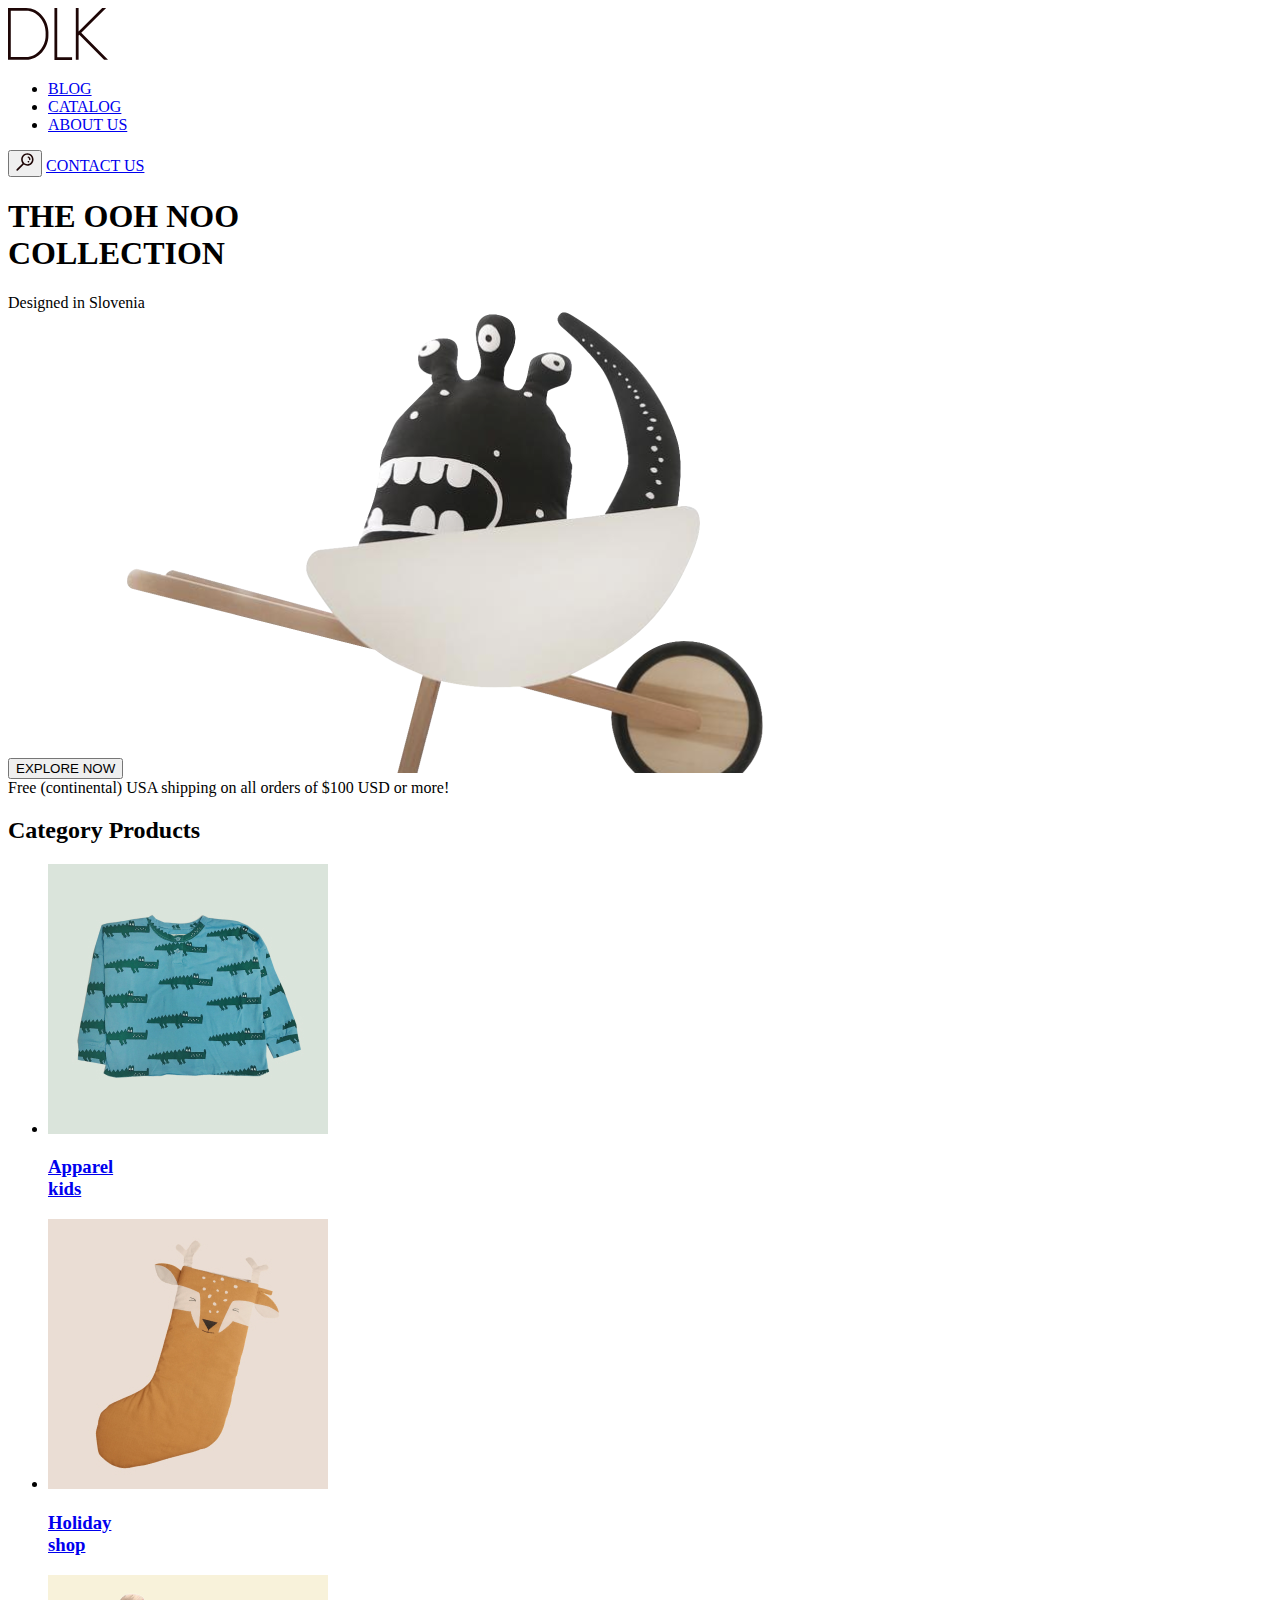
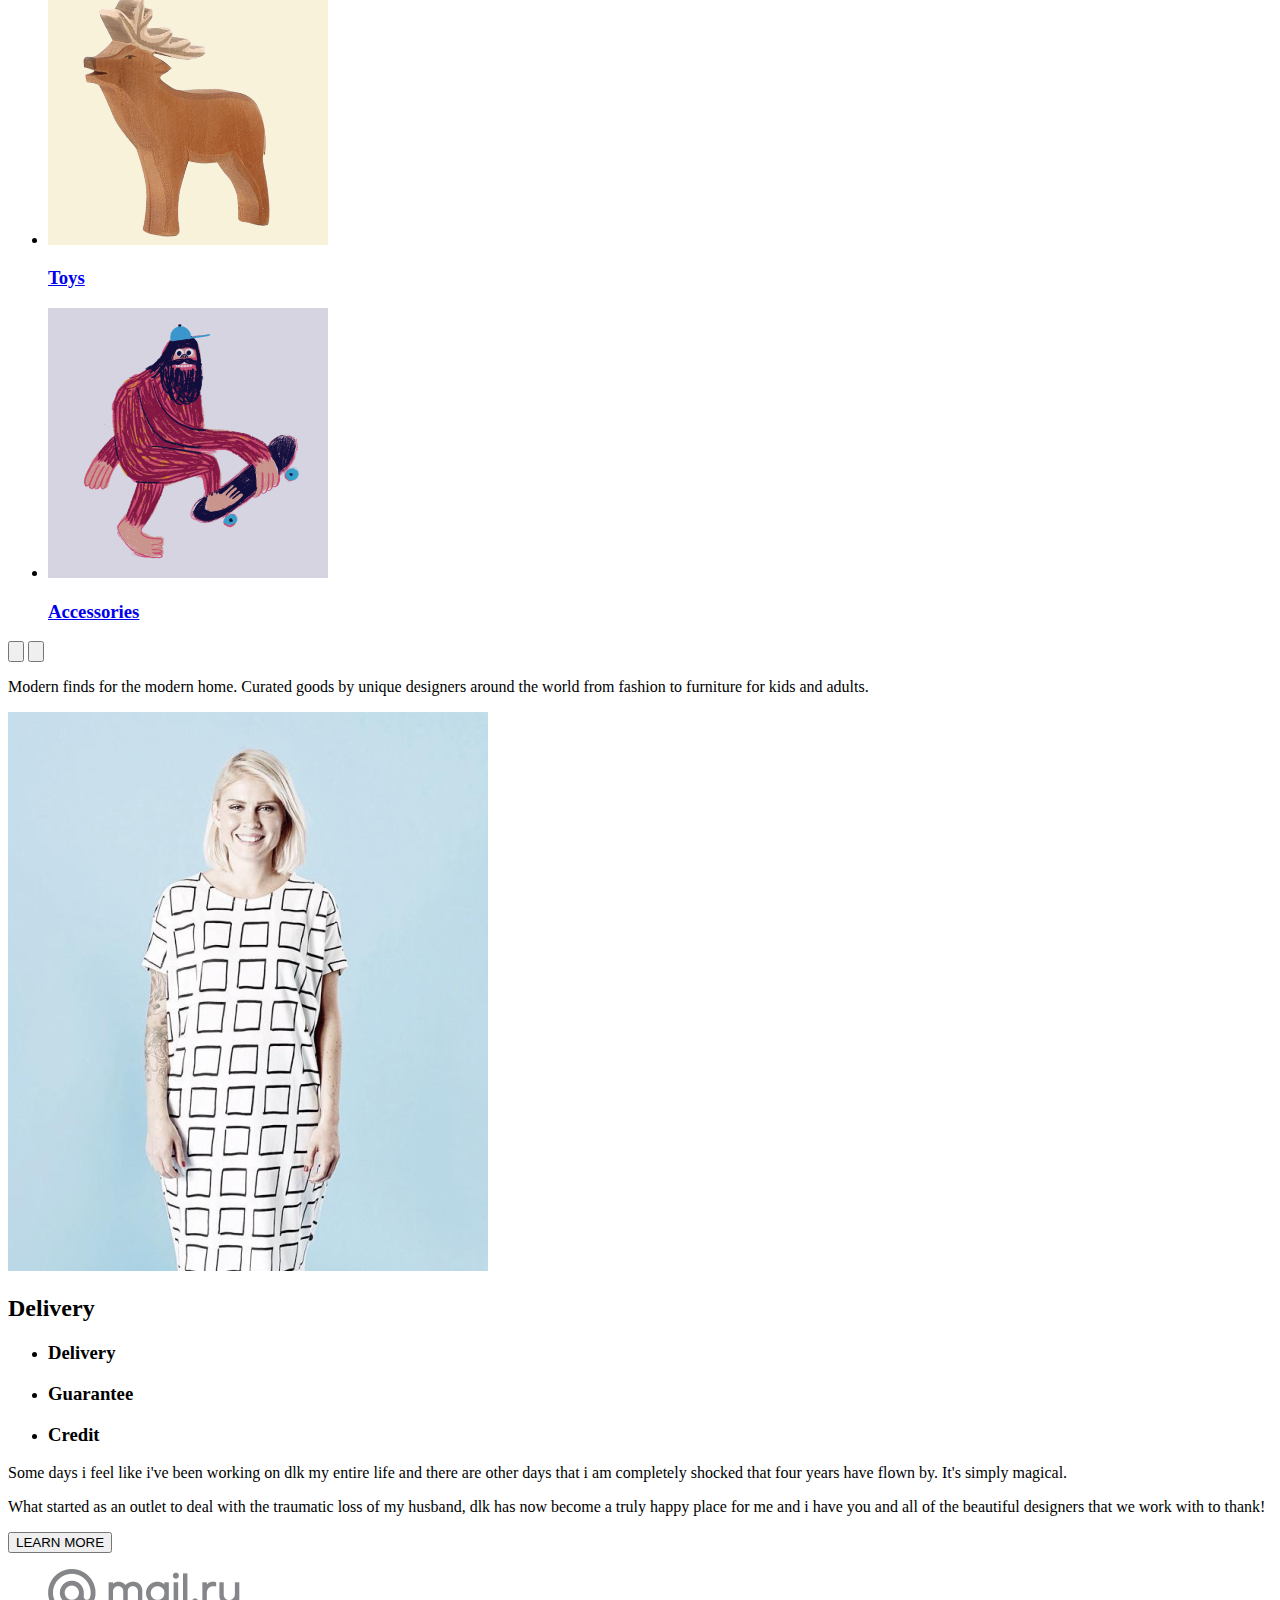
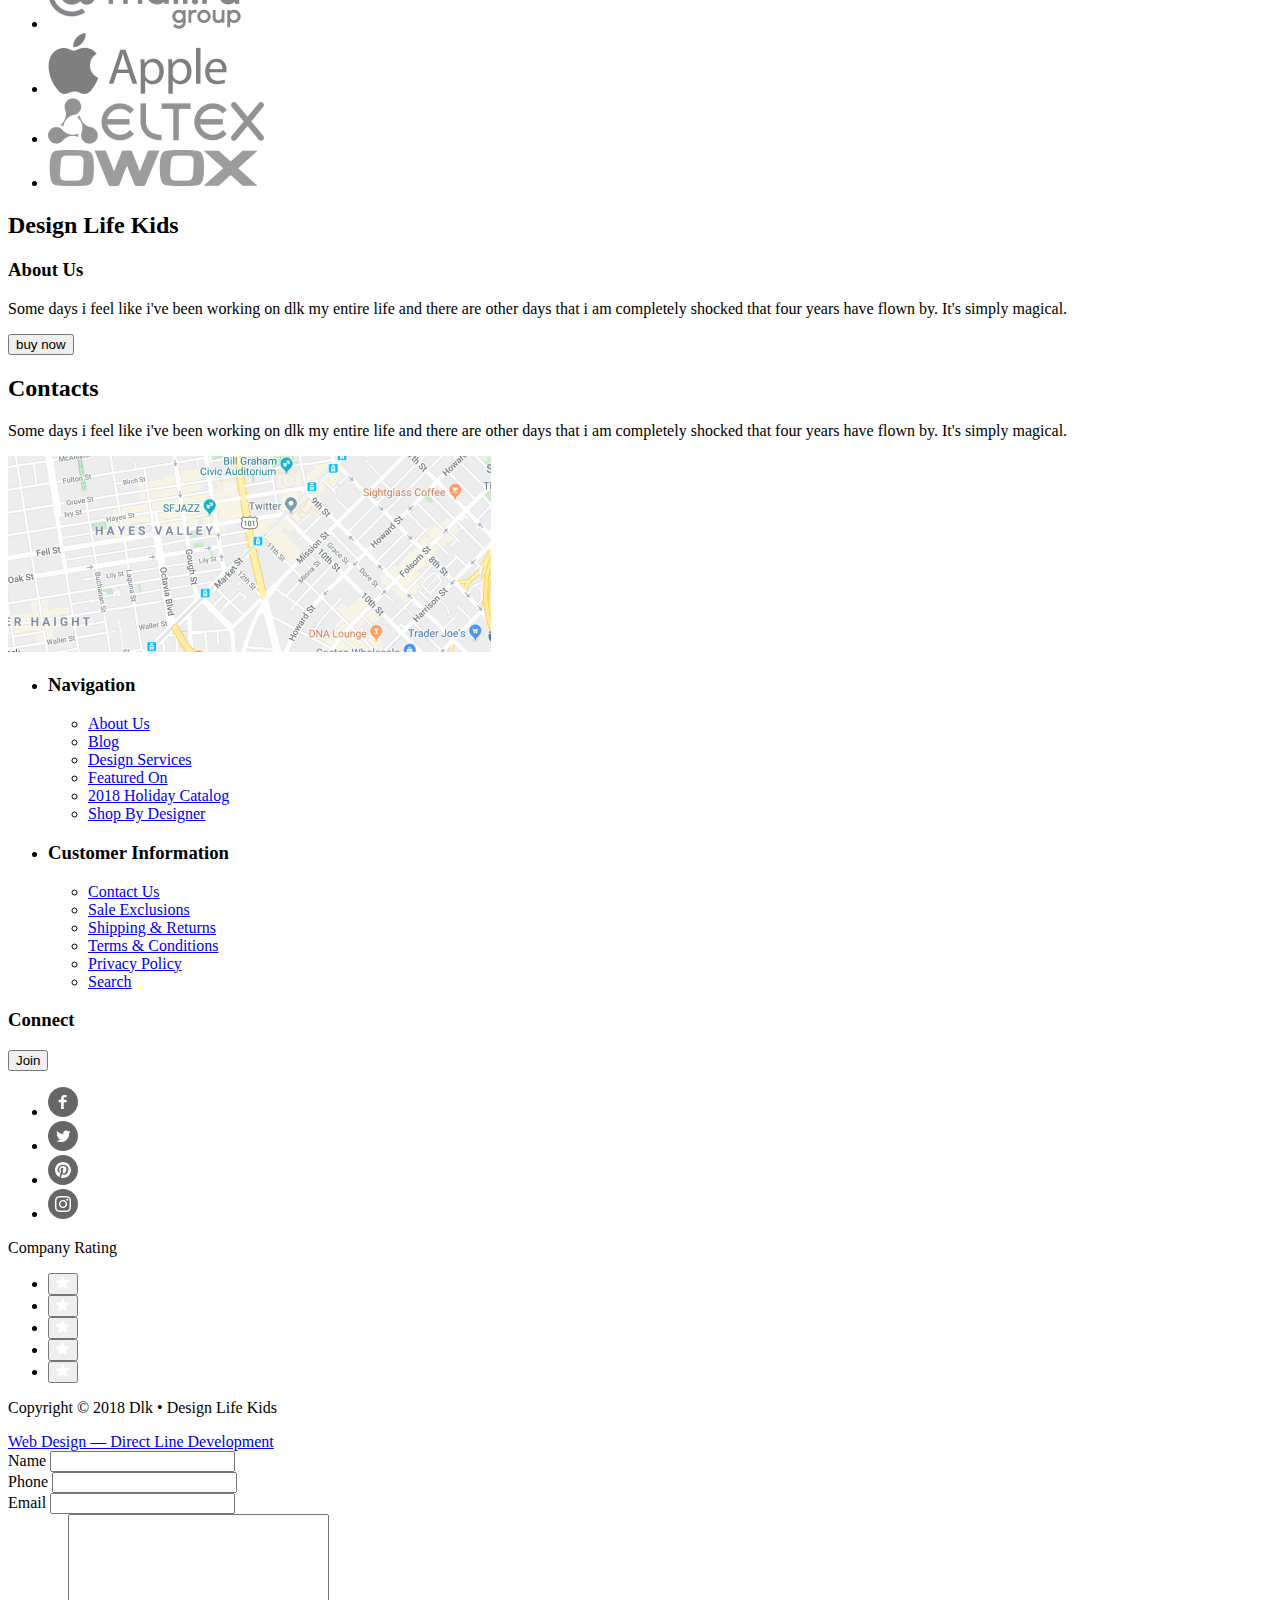
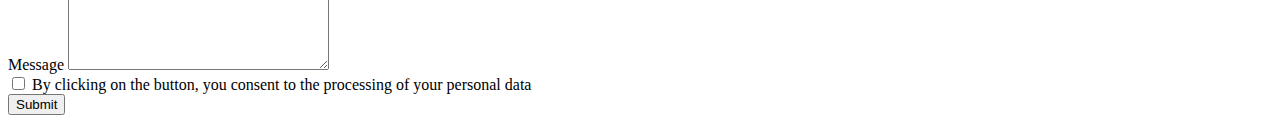
==== index.html @ 2198f1f6 "Add image, links and fix problems" ====
<!DOCTYPE html>
<html lang="en">

<head>
	<meta charset="UTF-8">
	<meta http-equiv="X-UA-Compatible" content="IE=edge">
	<meta name="viewport" content="width=device-width, initial-scale=1.0">
	<title>Главная</title>
</head>

<body>
	<header>
		<div class="logo">
			<svg width="100" height="52" viewBox="0 0 100 52" fill="none" xmlns="http://www.w3.org/2000/svg">
				<path fill-rule="evenodd" clip-rule="evenodd"
					d="M0 0H18.1129C31.1202 0 40.4058 12.3713 40.4058 24.0356V27.7332C40.4058 39.3974 31.1202 51.7689 18.1129 51.7689H0V0ZM37.6192 24.0356C37.6192 13.5132 29.2167 2.77333 18.1129 2.77333H2.78661V48.9956H18.1129C29.2167 48.9956 37.6192 38.2557 37.6192 27.7333V24.0356Z"
					fill="#1E0606" />
				<path d="M46.4435 0H49.2301V49.2267H64.092V52H46.4435V0Z" fill="#1E0606" />
				<path
					d="M67.8074 0V51.7689H70.5941V27.3833L71.278 26.7025L96.0884 51.7689H100L73.2485 24.7414L98.1084 0H94.1675L70.5941 23.4612V0H67.8074Z"
					fill="#1E0606" />
			</svg>
		</div>
		<nav>
			<ul>
				<li>
					<a href="#">BLOG</a>
				</li>
				<li>
					<a href="catalog.html">CATALOG</a>
				</li>
				<li>
					<a href="#">ABOUT US</a>
				</li>
			</ul>
		</nav>
		<button type="button">
			<svg width="18" height="18" viewBox="0 0 18 18" fill="none" xmlns="http://www.w3.org/2000/svg">
				<path
					d="M11.3651 0.26001C7.94509 0.26001 5.16509 3.08001 5.16509 6.52001C5.16509 7.98001 5.6651 9.30002 6.4851 10.38L0.605098 16.32C0.265098 16.68 0.265098 17.24 0.605098 17.58C0.785098 17.76 1.0051 17.84 1.2251 17.84C1.4651 17.84 1.6851 17.76 1.8651 17.58L7.7451 11.62C8.7651 12.36 10.0051 12.78 11.3451 12.78C14.7651 12.78 17.5451 9.96001 17.5451 6.52001C17.5651 3.06001 14.7851 0.26001 11.3651 0.26001ZM11.3651 11.2C8.82509 11.2 6.76509 9.10001 6.76509 6.52001C6.76509 3.94001 8.82509 1.84001 11.3651 1.84001C13.9051 1.84001 15.9651 3.94001 15.9651 6.52001C15.9651 9.10001 13.9051 11.2 11.3651 11.2ZM14.4651 6.60001C14.4251 6.94001 14.1251 7.20001 13.7851 7.20001C13.7451 7.20001 13.7251 7.20001 13.6851 7.20001C13.3051 7.14001 13.0451 6.80001 13.0851 6.42001C13.2251 5.38001 12.0651 4.84001 12.0051 4.82001C11.6651 4.66001 11.5051 4.24001 11.6651 3.90001C11.8251 3.56001 12.2251 3.40001 12.5851 3.54001C12.6651 3.56001 14.7451 4.52001 14.4651 6.60001ZM13.0051 8.12001C13.1451 8.26001 13.2451 8.48002 13.2451 8.68002C13.2451 8.90002 13.1651 9.10001 13.0051 9.24002C12.8651 9.38002 12.6451 9.48002 12.4451 9.48002C12.2451 9.48002 12.0251 9.40001 11.8851 9.24002C11.7451 9.10001 11.6451 8.88002 11.6451 8.68002C11.6451 8.48002 11.7251 8.26001 11.8851 8.12001C12.0251 7.98001 12.2451 7.88002 12.4451 7.88002C12.6451 7.88002 12.8451 7.96001 13.0051 8.12001Z"
					fill="#1E0606" />
			</svg>
		</button>
		<a href="contantus.html">CONTACT US</a>
	</header>
	<main>
		<section class="slider">
			<h1>THE OOH NOO <br> COLLECTION</h1>
			<div>Designed in Slovenia</div>
			<button type="button" class="button slider__button">EXPLORE NOW</button>
			<img src="img/toy.png" alt="">
			<div class="slider__footer">
				Free (continental) USA shipping on all orders of $100 USD or more!
			</div>
		</section>
		<section class="products">
			<h2>Category Products</h2>
			<ul>
				<li>
					<a href="#">
						<img src="img/category.jpg" alt="">
						<h3>Apparel <br> kids</h3>
					</a>
				</li>
				<li>
					<a href="#">
						<img src="img/category_2.jpg" alt="">
						<h3>Holiday <br> shop</h3>
					</a>
				</li>
				<li>
					<a href="#">
						<img src="img/category_3.jpg" alt="">
						<h3>Toys</h3>
					</a>
				</li>
				<li>
					<a href="#">
						<img src="img/category_4.jpg" alt="">
						<h3>Accessories</h3>
					</a>
				</li>
			</ul>
			<button type="button">
				<img src="#" alt="">
			</button>
			<button type="button">
				<img src="#" alt="">
			</button>
			<p>Modern finds for the modern home. Curated goods by unique designers around the world from fashion to
				furniture for kids and adults.</p>
		</section>
		<section class="delivery">
			<img src="img/example.png" alt="">
			<h2>Delivery</h2>
			<ul>
				<li>
					<h3>Delivery</h3>
				</li>
				<li>
					<h3>Guarantee</h3>
				</li>
				<li>
					<h3>Credit</h3>
				</li>
			</ul>
			<p>Some days i feel like i've been working on dlk my entire life and there are other days that
				i am completely shocked that four years have flown by. It's simply magical.</p>
			<p>What started as an outlet to deal with the traumatic loss of my husband, dlk has now become a truly happy
				place for me and i have you and all of the beautiful designers that we work with to thank!</p>
			<button type="button" class="button delivery__button">LEARN MORE</button>
		</section>
		<section class="company">
			<ul>
				<li>
					<img src="img/company_4.png" alt="">
				</li>
				<li>
					<img src="img/company_3.png" alt="">
				</li>
				<li>
					<img src="img/company_2.png" alt="">
				</li>
				<li>
					<img src="img/company_1.png" alt="">
				</li>
			</ul>
		</section>
		<article class="about">
			<div class="design">
				<h2>Design Life Kids</h2>
				<h3>About Us</h3>
				<p>Some days i feel like i've been working on dlk my entire life and there are other days that
					i am completely shocked that four years have flown by. It's simply magical. </p>
				<button class="button contacts__button">buy now</button>
			</div>
			<div class="contacts">
				<h2>Contacts</h2>
				<p>Some days i feel like i've been working on dlk my entire life and there are other days that
					i am completely shocked that four years have flown by. It's simply magical.</p>
				<img src="img/map.png" alt="">
			</div>
		</article>
	</main>
	<footer class="footer">
		<ul>
			<li>
				<nav>
					<h3>Navigation</h3>
					<ul>
						<li>
							<a href="#">
								About Us
							</a>
						</li>
						<li>
							<a href="#">
								Blog
							</a>
						</li>
						<li>
							<a href="#">
								Design Services
							</a>
						</li>
						<li>
							<a href="#">
								Featured On
							</a>
						</li>
						<li>
							<a href="#">
								2018 Holiday Catalog
							</a>
						</li>
						<li>
							<a href="#">
								Shop By Designer
							</a>
						</li>
					</ul>
				</nav>
			</li>
			<li>
				<h3>Customer Information</h3>
				<ul>
					<li>
						<a href="#">
							Contact Us
						</a>
					</li>
					<li>
						<a href="#">
							Sale Exclusions
						</a>
					</li>
					<li>
						<a href="#">
							Shipping & Returns
						</a>
					</li>
					<li>
						<a href="#">
							Terms & Conditions
						</a>
					</li>
					<li>
						<a href="#">
							Privacy Policy
						</a>
					</li>
					<li>
						<a href="#">
							Search
						</a>
					</li>
				</ul>
			</li>
		</ul>
		<div class="subscription">
			<h3>Connect</h3>
			<button type="button" class="button footer__button">Join</button>
			<ul>
				<li>
					<a href="#" target="_blank">
						<svg width="30" height="30" viewBox="0 0 30 30" fill="none" xmlns="http://www.w3.org/2000/svg">
							<path fill-rule="evenodd" clip-rule="evenodd"
								d="M0 15C0 6.71573 6.71573 0 15 0C23.2843 0 30 6.71573 30 15C30 23.2843 23.2843 30 15 30C6.71573 30 0 23.2843 0 15Z"
								fill="#666666" />
							<path fill-rule="evenodd" clip-rule="evenodd"
								d="M18.5527 10.3672H16.2967C16.0307 10.3672 15.7337 10.7172 15.7337 11.1852V12.8142H18.5527V15.1352H15.7337V22.1052H13.0707V15.1352H10.6577V12.8142H13.0707V11.4472C13.0707 9.48823 14.4317 7.89423 16.2967 7.89423H18.5527V10.3672Z"
								fill="white" />
						</svg>
					</a>
				</li>
				<li>
					<a href="#" target="_blank">
						<svg width="30" height="30" viewBox="0 0 30 30" fill="none" xmlns="http://www.w3.org/2000/svg">
							<path fill-rule="evenodd" clip-rule="evenodd"
								d="M0 15C0 6.71573 6.71573 0 15 0C23.2843 0 30 6.71573 30 15C30 23.2843 23.2843 30 15 30C6.71573 30 0 23.2843 0 15Z"
								fill="#666666" />
							<path fill-rule="evenodd" clip-rule="evenodd"
								d="M21.1006 12.2891C21.1056 12.4161 21.1096 12.5431 21.1096 12.6721C21.1096 16.5761 18.1366 21.0781 12.7026 21.0781C11.0346 21.0781 9.48058 20.5881 8.17358 19.7501C8.40658 19.7771 8.64158 19.7911 8.87958 19.7911C10.2636 19.7911 11.5376 19.3181 12.5486 18.5251C11.2556 18.5021 10.1656 17.6481 9.78758 16.4751C9.96858 16.5101 10.1546 16.5271 10.3446 16.5271C10.6136 16.5271 10.8746 16.4921 11.1226 16.4241C9.77158 16.1521 8.75158 14.9591 8.75158 13.5271V13.4901C9.15058 13.7111 9.60758 13.8441 10.0916 13.8591C9.29858 13.3301 8.77758 12.4261 8.77758 11.4001C8.77758 10.8591 8.92258 10.3521 9.17658 9.91612C10.6326 11.7031 12.8106 12.8791 15.2656 13.0021C15.2156 12.7851 15.1906 12.5601 15.1906 12.3281C15.1906 10.6971 16.5126 9.37512 18.1446 9.37512C18.9936 9.37512 19.7616 9.73212 20.2996 10.3071C20.9736 10.1761 21.6056 9.93012 22.1766 9.59012C21.9556 10.2811 21.4886 10.8591 20.8766 11.2251C21.4746 11.1541 22.0446 10.9961 22.5756 10.7601C22.1776 11.3521 21.6776 11.8731 21.1006 12.2891Z"
								fill="white" />
						</svg>
					</a>
				</li>
				<li>
					<a href="#" target="_blank">
						<svg width="30" height="30" viewBox="0 0 30 30" fill="none" xmlns="http://www.w3.org/2000/svg">
							<path fill-rule="evenodd" clip-rule="evenodd"
								d="M0 15C0 6.71573 6.71573 0 15 0C23.2843 0 30 6.71573 30 15C30 23.2843 23.2843 30 15 30C6.71573 30 0 23.2843 0 15Z"
								fill="#666666" />
							<path fill-rule="evenodd" clip-rule="evenodd"
								d="M15.0005 7C10.5825 7 7 10.5816 7 15.0005C7 18.2754 8.97001 21.0902 11.7896 22.3273C11.767 21.7694 11.7858 21.0977 11.9279 20.49C12.0821 19.8408 12.9571 16.1313 12.9571 16.1313C12.9571 16.1313 12.7021 15.6205 12.7021 14.865C12.7021 13.6796 13.3898 12.7943 14.245 12.7943C14.9722 12.7943 15.3241 13.3409 15.3241 13.9957C15.3241 14.7267 14.8575 15.8208 14.6176 16.8341C14.4172 17.6836 15.0428 18.3751 15.8801 18.3751C17.3957 18.3751 18.4165 16.4286 18.4165 14.1218C18.4165 12.3691 17.2358 11.0567 15.088 11.0567C12.6617 11.0567 11.1498 12.8658 11.1498 14.8866C11.1498 15.5847 11.3549 16.0758 11.6767 16.4559C11.8253 16.6318 11.8451 16.7014 11.7914 16.9027C11.7538 17.0486 11.6654 17.4042 11.6287 17.5444C11.5751 17.7466 11.4114 17.82 11.2288 17.7448C10.1102 17.2885 9.58999 16.0645 9.58999 14.6881C9.58999 12.4161 11.5064 9.68972 15.3072 9.68972C18.3619 9.68972 20.3724 11.9015 20.3724 14.2732C20.3724 17.4117 18.6282 19.7562 16.0551 19.7562C15.1924 19.7562 14.3795 19.2895 14.1011 18.7599C14.1011 18.7599 13.6363 20.6029 13.5385 20.9585C13.3691 21.5747 13.037 22.1919 12.7332 22.6717C13.4529 22.8843 14.213 23 15.0005 23C19.4184 23 23 19.4184 23 15.0005C23 10.5816 19.4184 7 15.0005 7Z"
								fill="white" />
						</svg>
					</a>
				</li>
				<li>
					<a href="#" target="_blank">
						<svg width="30" height="30" viewBox="0 0 30 30" fill="none" xmlns="http://www.w3.org/2000/svg">
							<path fill-rule="evenodd" clip-rule="evenodd"
								d="M0 15C0 6.71573 6.71573 0 15 0C23.2843 0 30 6.71573 30 15C30 23.2843 23.2843 30 15 30C6.71573 30 0 23.2843 0 15Z"
								fill="#666666" />
							<path fill-rule="evenodd" clip-rule="evenodd"
								d="M15 7C12.8273 7 12.5549 7.0092 11.7016 7.04813C10.8501 7.08697 10.2686 7.22223 9.7597 7.42C9.23363 7.62443 8.7875 7.89797 8.3427 8.3427C7.89797 8.7875 7.62443 9.23363 7.42 9.7597C7.22223 10.2686 7.08697 10.8501 7.04813 11.7016C7.0092 12.5549 7 12.8273 7 15C7 17.1727 7.0092 17.4451 7.04813 18.2984C7.08697 19.1499 7.22223 19.7314 7.42 20.2403C7.62443 20.7664 7.89797 21.2125 8.3427 21.6573C8.7875 22.102 9.23363 22.3756 9.7597 22.58C10.2686 22.7778 10.8501 22.913 11.7016 22.9519C12.5549 22.9908 12.8273 23 15 23C17.1727 23 17.4451 22.9908 18.2984 22.9519C19.1499 22.913 19.7314 22.7778 20.2403 22.58C20.7664 22.3756 21.2125 22.102 21.6573 21.6573C22.102 21.2125 22.3756 20.7664 22.58 20.2403C22.7778 19.7314 22.913 19.1499 22.9519 18.2984C22.9908 17.4451 23 17.1727 23 15C23 12.8273 22.9908 12.5549 22.9519 11.7016C22.913 10.8501 22.7778 10.2686 22.58 9.7597C22.3756 9.23363 22.102 8.7875 21.6573 8.3427C21.2125 7.89797 20.7664 7.62443 20.2403 7.42C19.7314 7.22223 19.1499 7.08697 18.2984 7.04813C17.4451 7.0092 17.1727 7 15 7ZM15 8.44143C17.1361 8.44143 17.3891 8.4496 18.2327 8.4881C19.0127 8.52367 19.4363 8.65397 19.7182 8.76353C20.0916 8.90867 20.3581 9.08203 20.638 9.362C20.918 9.6419 21.0913 9.9084 21.2365 10.2818C21.346 10.5637 21.4763 10.9873 21.5119 11.7673C21.5504 12.6109 21.5586 12.8639 21.5586 15C21.5586 17.1361 21.5504 17.3891 21.5119 18.2327C21.4763 19.0127 21.346 19.4363 21.2365 19.7182C21.0913 20.0916 20.918 20.3581 20.638 20.638C20.3581 20.918 20.0916 21.0913 19.7182 21.2365C19.4363 21.346 19.0127 21.4763 18.2327 21.5119C17.3892 21.5504 17.1363 21.5586 15 21.5586C12.8637 21.5586 12.6108 21.5504 11.7673 21.5119C10.9873 21.4763 10.5637 21.346 10.2818 21.2365C9.9084 21.0913 9.64193 20.918 9.36197 20.638C9.08207 20.3581 8.90867 20.0916 8.76353 19.7182C8.65397 19.4363 8.52367 19.0127 8.4881 18.2327C8.4496 17.3891 8.44143 17.1361 8.44143 15C8.44143 12.8639 8.4496 12.6109 8.4881 11.7673C8.52367 10.9873 8.65397 10.5637 8.76353 10.2818C8.90867 9.9084 9.08203 9.6419 9.36197 9.362C9.64193 9.08203 9.9084 8.90867 10.2818 8.76353C10.5637 8.65397 10.9873 8.52367 11.7673 8.4881C12.6109 8.4496 12.8639 8.44143 15 8.44143ZM10.8919 15C10.8919 12.7311 12.7311 10.8919 15 10.8919C17.2689 10.8919 19.1081 12.7311 19.1081 15C19.1081 17.2689 17.2689 19.1081 15 19.1081C12.7311 19.1081 10.8919 17.2689 10.8919 15ZM15 17.6667C13.5272 17.6667 12.3333 16.4728 12.3333 15C12.3333 13.5272 13.5272 12.3333 15 12.3333C16.4728 12.3333 17.6667 13.5272 17.6667 15C17.6667 16.4728 16.4728 17.6667 15 17.6667ZM19.2704 11.6896C19.8006 11.6896 20.2304 11.2598 20.2304 10.7296C20.2304 10.1994 19.8006 9.76957 19.2704 9.76957C18.7402 9.76957 18.3104 10.1994 18.3104 10.7296C18.3104 11.2598 18.7402 11.6896 19.2704 11.6896Z"
								fill="white" />
						</svg>
					</a>
				</li>
			</ul>
		</div>
		<p>Company Rating</p>
		<ul>
			<li>
				<button type="button">
					<svg width="14" height="13" viewBox="0 0 14 13" fill="none" xmlns="http://www.w3.org/2000/svg">
						<path
							d="M5.60845 0.927052C5.9078 0.0057416 7.21121 0.00574088 7.51056 0.927052L8.58013 4.21885H12.0413C13.0101 4.21885 13.4128 5.45846 12.6291 6.02786L9.82895 8.06231L10.8985 11.3541C11.1979 12.2754 10.1434 13.0415 9.35968 12.4721L6.55951 10.4377L3.75934 12.4721C2.97563 13.0415 1.92115 12.2754 2.2205 11.3541L3.29007 8.06231L0.4899 6.02787C-0.293814 5.45846 0.108961 4.21885 1.07768 4.21885H4.53888L5.60845 0.927052Z"
							fill="white" />
					</svg>
				</button>
			</li>
			<li>
				<button type="button">
					<svg width="14" height="13" viewBox="0 0 14 13" fill="none" xmlns="http://www.w3.org/2000/svg">
						<path
							d="M5.60845 0.927052C5.9078 0.0057416 7.21121 0.00574088 7.51056 0.927052L8.58013 4.21885H12.0413C13.0101 4.21885 13.4128 5.45846 12.6291 6.02786L9.82895 8.06231L10.8985 11.3541C11.1979 12.2754 10.1434 13.0415 9.35968 12.4721L6.55951 10.4377L3.75934 12.4721C2.97563 13.0415 1.92115 12.2754 2.2205 11.3541L3.29007 8.06231L0.4899 6.02787C-0.293814 5.45846 0.108961 4.21885 1.07768 4.21885H4.53888L5.60845 0.927052Z"
							fill="white" />
					</svg>
				</button>
			</li>
			<li>
				<button type="button">
					<svg width="14" height="13" viewBox="0 0 14 13" fill="none" xmlns="http://www.w3.org/2000/svg">
						<path
							d="M5.60845 0.927052C5.9078 0.0057416 7.21121 0.00574088 7.51056 0.927052L8.58013 4.21885H12.0413C13.0101 4.21885 13.4128 5.45846 12.6291 6.02786L9.82895 8.06231L10.8985 11.3541C11.1979 12.2754 10.1434 13.0415 9.35968 12.4721L6.55951 10.4377L3.75934 12.4721C2.97563 13.0415 1.92115 12.2754 2.2205 11.3541L3.29007 8.06231L0.4899 6.02787C-0.293814 5.45846 0.108961 4.21885 1.07768 4.21885H4.53888L5.60845 0.927052Z"
							fill="white" />
					</svg>
				</button>
			</li>
			<li>
				<button type="button">
					<svg width="14" height="13" viewBox="0 0 14 13" fill="none" xmlns="http://www.w3.org/2000/svg">
						<path
							d="M5.60845 0.927052C5.9078 0.0057416 7.21121 0.00574088 7.51056 0.927052L8.58013 4.21885H12.0413C13.0101 4.21885 13.4128 5.45846 12.6291 6.02786L9.82895 8.06231L10.8985 11.3541C11.1979 12.2754 10.1434 13.0415 9.35968 12.4721L6.55951 10.4377L3.75934 12.4721C2.97563 13.0415 1.92115 12.2754 2.2205 11.3541L3.29007 8.06231L0.4899 6.02787C-0.293814 5.45846 0.108961 4.21885 1.07768 4.21885H4.53888L5.60845 0.927052Z"
							fill="white" />
					</svg>
				</button>
			</li>
			<li>
				<button type="button">
					<svg width="14" height="13" viewBox="0 0 14 13" fill="none" xmlns="http://www.w3.org/2000/svg">
						<path
							d="M5.60845 0.927052C5.9078 0.0057416 7.21121 0.00574088 7.51056 0.927052L8.58013 4.21885H12.0413C13.0101 4.21885 13.4128 5.45846 12.6291 6.02786L9.82895 8.06231L10.8985 11.3541C11.1979 12.2754 10.1434 13.0415 9.35968 12.4721L6.55951 10.4377L3.75934 12.4721C2.97563 13.0415 1.92115 12.2754 2.2205 11.3541L3.29007 8.06231L0.4899 6.02787C-0.293814 5.45846 0.108961 4.21885 1.07768 4.21885H4.53888L5.60845 0.927052Z"
							fill="white" />
					</svg>
				</button>
			</li>
		</ul>
		<p>Copyright © 2018 Dlk • Design Life Kids</p>
		<a href="#">Web Design — Direct Line Development</a>
	</footer>
	<form action="#" method="POST">
		<div>
			<label for="main_name">Name</label>
			<input type="text" id="main_name">
		</div>
		<div>
			<div>
				<label for="main_phone">Phone</label>
				<input type="tel" id="main_phone">
			</div>
			<div>
				<label for="main_email">Email</label>
				<input type="email" id="main_email">
			</div>
		</div>
		<div>
			<label for="main_message">Message</label>
			<textarea id="main_message" cols="30" rows="10"></textarea>
		</div>
		<div>
			<input type="checkbox" id="main_agreement">
			<label for="main_agreement">By clicking on the button, you consent to the processing of your
				personal
				data</label>
		</div>
		<button type="submit">Submit</button>
	</form>
</body>

</html>
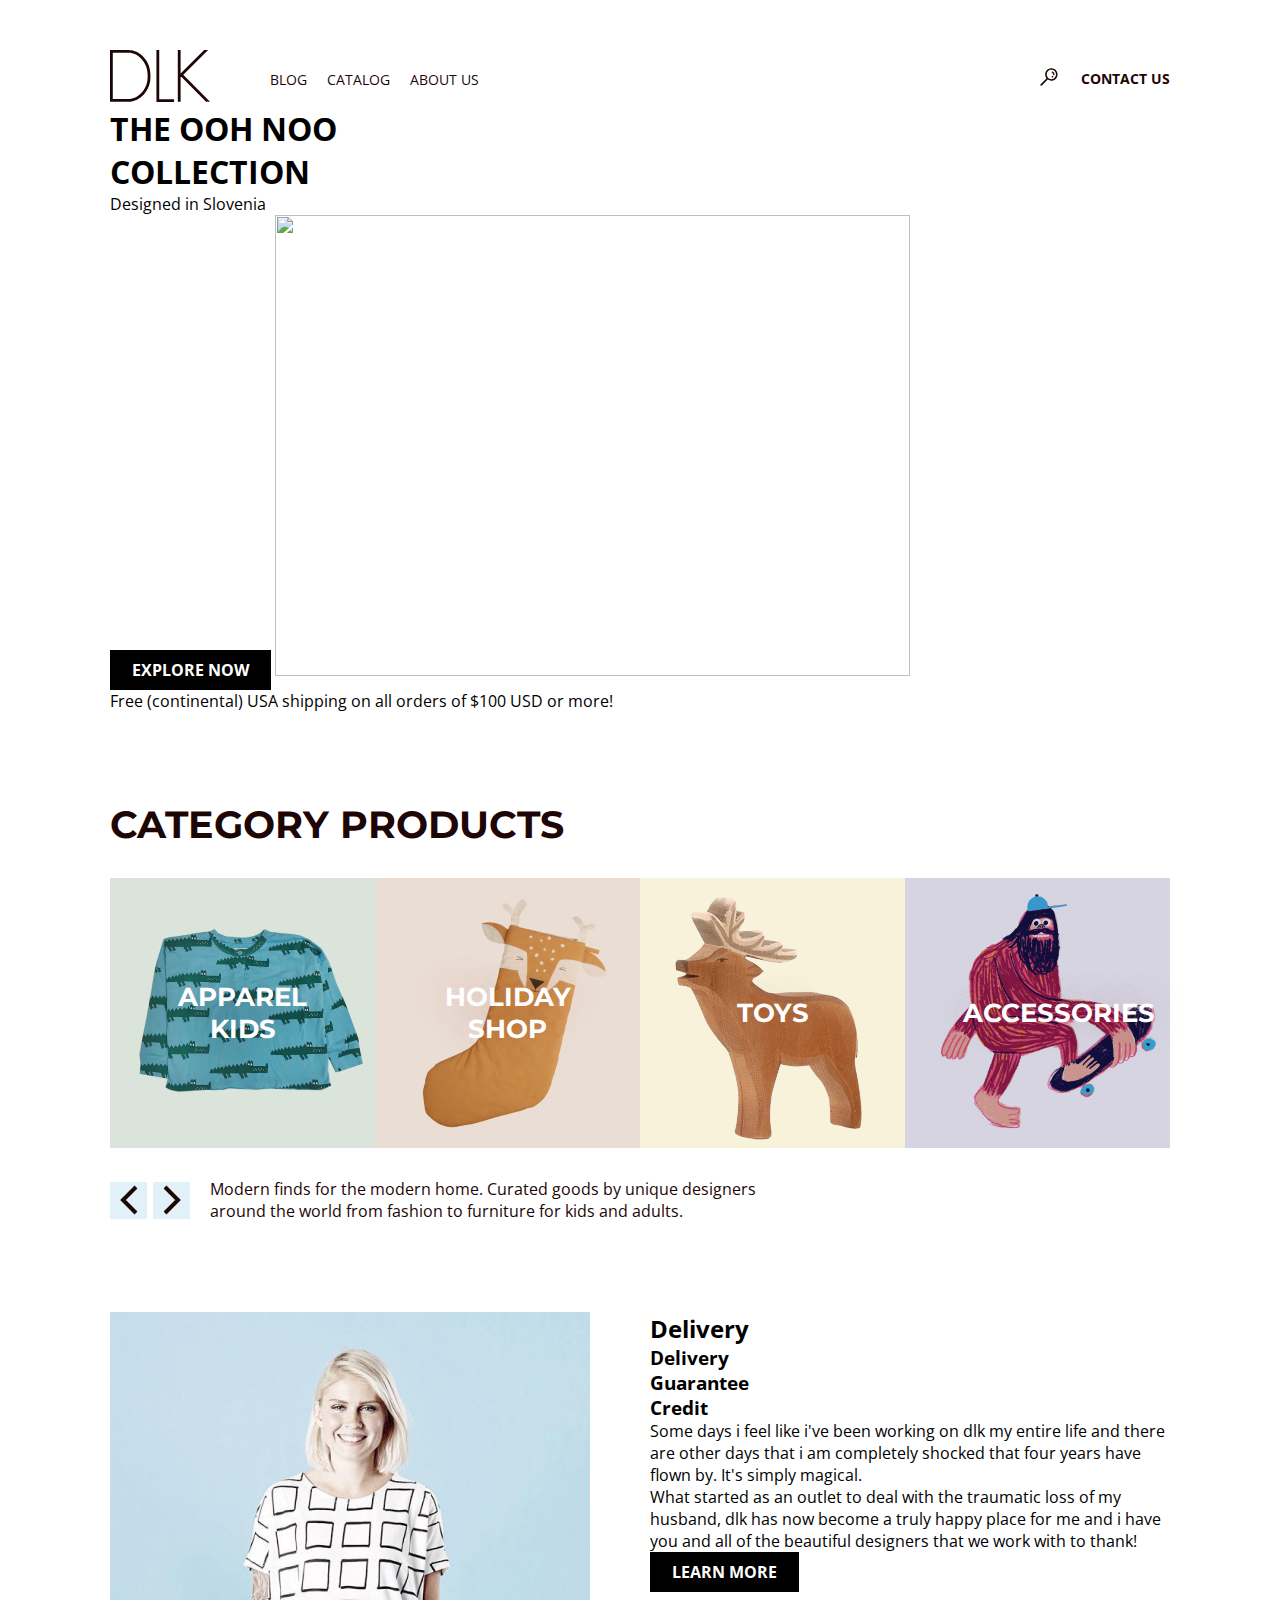
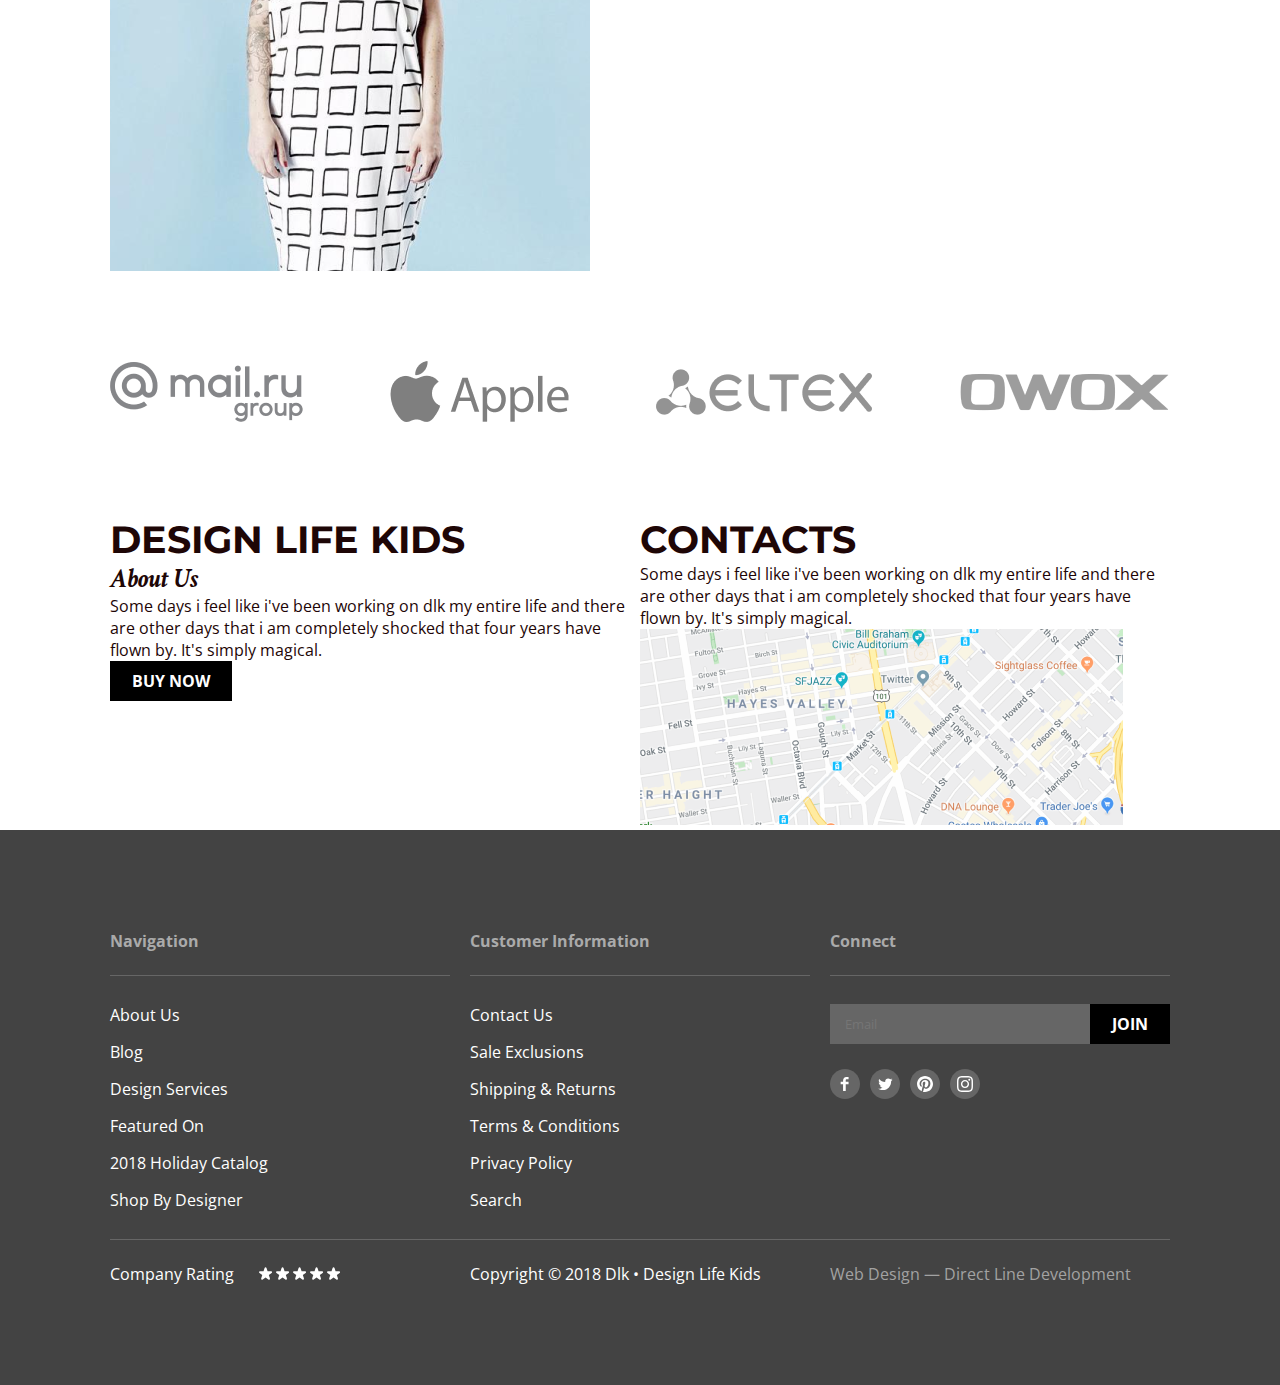
==== commit c090683d: "Add css, add fonts, add common" ====
--- a/index.html
+++ b/index.html
@@ -5,324 +5,332 @@
 	<meta charset="UTF-8">
 	<meta http-equiv="X-UA-Compatible" content="IE=edge">
 	<meta name="viewport" content="width=device-width, initial-scale=1.0">
+	<link rel="preconnect" href="https://fonts.googleapis.com">
+	<link rel="preconnect" href="https://fonts.gstatic.com" crossorigin>
+	<link rel="stylesheet"
+		href="https://fonts.googleapis.com/css2?family=Crimson+Text:ital,wght@1,400;1,700&family=Montserrat:wght@700&family=Open+Sans:wght@400;700&display=swap">
+	<link rel="stylesheet" href="css/common.css">
+	<link rel="stylesheet" href="css/index.css">
 	<title>Главная</title>
 </head>
 
-<body>
-	<header>
-		<div class="logo">
-			<svg width="100" height="52" viewBox="0 0 100 52" fill="none" xmlns="http://www.w3.org/2000/svg">
-				<path fill-rule="evenodd" clip-rule="evenodd"
-					d="M0 0H18.1129C31.1202 0 40.4058 12.3713 40.4058 24.0356V27.7332C40.4058 39.3974 31.1202 51.7689 18.1129 51.7689H0V0ZM37.6192 24.0356C37.6192 13.5132 29.2167 2.77333 18.1129 2.77333H2.78661V48.9956H18.1129C29.2167 48.9956 37.6192 38.2557 37.6192 27.7333V24.0356Z"
-					fill="#1E0606" />
-				<path d="M46.4435 0H49.2301V49.2267H64.092V52H46.4435V0Z" fill="#1E0606" />
-				<path
-					d="M67.8074 0V51.7689H70.5941V27.3833L71.278 26.7025L96.0884 51.7689H100L73.2485 24.7414L98.1084 0H94.1675L70.5941 23.4612V0H67.8074Z"
-					fill="#1E0606" />
-			</svg>
-		</div>
-		<nav>
-			<ul>
-				<li>
-					<a href="#">BLOG</a>
-				</li>
-				<li>
-					<a href="catalog.html">CATALOG</a>
-				</li>
-				<li>
-					<a href="#">ABOUT US</a>
-				</li>
-			</ul>
-		</nav>
-		<button type="button">
-			<svg width="18" height="18" viewBox="0 0 18 18" fill="none" xmlns="http://www.w3.org/2000/svg">
-				<path
-					d="M11.3651 0.26001C7.94509 0.26001 5.16509 3.08001 5.16509 6.52001C5.16509 7.98001 5.6651 9.30002 6.4851 10.38L0.605098 16.32C0.265098 16.68 0.265098 17.24 0.605098 17.58C0.785098 17.76 1.0051 17.84 1.2251 17.84C1.4651 17.84 1.6851 17.76 1.8651 17.58L7.7451 11.62C8.7651 12.36 10.0051 12.78 11.3451 12.78C14.7651 12.78 17.5451 9.96001 17.5451 6.52001C17.5651 3.06001 14.7851 0.26001 11.3651 0.26001ZM11.3651 11.2C8.82509 11.2 6.76509 9.10001 6.76509 6.52001C6.76509 3.94001 8.82509 1.84001 11.3651 1.84001C13.9051 1.84001 15.9651 3.94001 15.9651 6.52001C15.9651 9.10001 13.9051 11.2 11.3651 11.2ZM14.4651 6.60001C14.4251 6.94001 14.1251 7.20001 13.7851 7.20001C13.7451 7.20001 13.7251 7.20001 13.6851 7.20001C13.3051 7.14001 13.0451 6.80001 13.0851 6.42001C13.2251 5.38001 12.0651 4.84001 12.0051 4.82001C11.6651 4.66001 11.5051 4.24001 11.6651 3.90001C11.8251 3.56001 12.2251 3.40001 12.5851 3.54001C12.6651 3.56001 14.7451 4.52001 14.4651 6.60001ZM13.0051 8.12001C13.1451 8.26001 13.2451 8.48002 13.2451 8.68002C13.2451 8.90002 13.1651 9.10001 13.0051 9.24002C12.8651 9.38002 12.6451 9.48002 12.4451 9.48002C12.2451 9.48002 12.0251 9.40001 11.8851 9.24002C11.7451 9.10001 11.6451 8.88002 11.6451 8.68002C11.6451 8.48002 11.7251 8.26001 11.8851 8.12001C12.0251 7.98001 12.2451 7.88002 12.4451 7.88002C12.6451 7.88002 12.8451 7.96001 13.0051 8.12001Z"
-					fill="#1E0606" />
-			</svg>
-		</button>
-		<a href="contantus.html">CONTACT US</a>
-	</header>
-	<main>
-		<section class="slider">
-			<h1>THE OOH NOO <br> COLLECTION</h1>
-			<div>Designed in Slovenia</div>
-			<button type="button" class="button slider__button">EXPLORE NOW</button>
-			<img src="img/toy.png" alt="">
-			<div class="slider__footer">
-				Free (continental) USA shipping on all orders of $100 USD or more!
-			</div>
-		</section>
-		<section class="products">
-			<h2>Category Products</h2>
-			<ul>
-				<li>
-					<a href="#">
-						<img src="img/category.jpg" alt="">
-						<h3>Apparel <br> kids</h3>
-					</a>
-				</li>
-				<li>
-					<a href="#">
-						<img src="img/category_2.jpg" alt="">
-						<h3>Holiday <br> shop</h3>
-					</a>
-				</li>
-				<li>
-					<a href="#">
-						<img src="img/category_3.jpg" alt="">
-						<h3>Toys</h3>
-					</a>
-				</li>
-				<li>
-					<a href="#">
-						<img src="img/category_4.jpg" alt="">
-						<h3>Accessories</h3>
-					</a>
-				</li>
-			</ul>
-			<button type="button">
-				<img src="#" alt="">
+<body">
+	<div class="container">
+		<header class="header">
+			<div class="header__logo">
+				<svg width="100" height="52" viewBox="0 0 100 52" fill="none" xmlns="http://www.w3.org/2000/svg">
+					<path fill-rule="evenodd" clip-rule="evenodd"
+						d="M0 0H18.1129C31.1202 0 40.4058 12.3713 40.4058 24.0356V27.7332C40.4058 39.3974 31.1202 51.7689 18.1129 51.7689H0V0ZM37.6192 24.0356C37.6192 13.5132 29.2167 2.77333 18.1129 2.77333H2.78661V48.9956H18.1129C29.2167 48.9956 37.6192 38.2557 37.6192 27.7333V24.0356Z"
+						fill="#1E0606" />
+					<path d="M46.4435 0H49.2301V49.2267H64.092V52H46.4435V0Z" fill="#1E0606" />
+					<path
+						d="M67.8074 0V51.7689H70.5941V27.3833L71.278 26.7025L96.0884 51.7689H100L73.2485 24.7414L98.1084 0H94.1675L70.5941 23.4612V0H67.8074Z"
+						fill="#1E0606" />
+				</svg>
+			</div>
+			<nav class="header__nav">
+				<ul class="header__links undotted">
+					<li class="header__item">
+						<a href="blog.html">BLOG</a>
+					</li>
+					<li class="header__item">
+						<a href="catalog.html">CATALOG</a>
+					</li>
+					<li class="header__item">
+						<a href="#">ABOUT US</a>
+					</li>
+				</ul>
+			</nav>
+			<button type="button" class="header__search">
+				<svg width="18" height="18" viewBox="0 0 18 18" fill="none" xmlns="http://www.w3.org/2000/svg">
+					<path
+						d="M11.3651 0.26001C7.94509 0.26001 5.16509 3.08001 5.16509 6.52001C5.16509 7.98001 5.6651 9.30002 6.4851 10.38L0.605098 16.32C0.265098 16.68 0.265098 17.24 0.605098 17.58C0.785098 17.76 1.0051 17.84 1.2251 17.84C1.4651 17.84 1.6851 17.76 1.8651 17.58L7.7451 11.62C8.7651 12.36 10.0051 12.78 11.3451 12.78C14.7651 12.78 17.5451 9.96001 17.5451 6.52001C17.5651 3.06001 14.7851 0.26001 11.3651 0.26001ZM11.3651 11.2C8.82509 11.2 6.76509 9.10001 6.76509 6.52001C6.76509 3.94001 8.82509 1.84001 11.3651 1.84001C13.9051 1.84001 15.9651 3.94001 15.9651 6.52001C15.9651 9.10001 13.9051 11.2 11.3651 11.2ZM14.4651 6.60001C14.4251 6.94001 14.1251 7.20001 13.7851 7.20001C13.7451 7.20001 13.7251 7.20001 13.6851 7.20001C13.3051 7.14001 13.0451 6.80001 13.0851 6.42001C13.2251 5.38001 12.0651 4.84001 12.0051 4.82001C11.6651 4.66001 11.5051 4.24001 11.6651 3.90001C11.8251 3.56001 12.2251 3.40001 12.5851 3.54001C12.6651 3.56001 14.7451 4.52001 14.4651 6.60001ZM13.0051 8.12001C13.1451 8.26001 13.2451 8.48002 13.2451 8.68002C13.2451 8.90002 13.1651 9.10001 13.0051 9.24002C12.8651 9.38002 12.6451 9.48002 12.4451 9.48002C12.2451 9.48002 12.0251 9.40001 11.8851 9.24002C11.7451 9.10001 11.6451 8.88002 11.6451 8.68002C11.6451 8.48002 11.7251 8.26001 11.8851 8.12001C12.0251 7.98001 12.2451 7.88002 12.4451 7.88002C12.6451 7.88002 12.8451 7.96001 13.0051 8.12001Z"
+						fill="#1E0606" />
+				</svg>
 			</button>
-			<button type="button">
-				<img src="#" alt="">
-			</button>
-			<p>Modern finds for the modern home. Curated goods by unique designers around the world from fashion to
-				furniture for kids and adults.</p>
-		</section>
-		<section class="delivery">
-			<img src="img/example.png" alt="">
-			<h2>Delivery</h2>
-			<ul>
-				<li>
-					<h3>Delivery</h3>
-				</li>
-				<li>
-					<h3>Guarantee</h3>
-				</li>
-				<li>
-					<h3>Credit</h3>
-				</li>
-			</ul>
-			<p>Some days i feel like i've been working on dlk my entire life and there are other days that
-				i am completely shocked that four years have flown by. It's simply magical.</p>
-			<p>What started as an outlet to deal with the traumatic loss of my husband, dlk has now become a truly happy
-				place for me and i have you and all of the beautiful designers that we work with to thank!</p>
-			<button type="button" class="button delivery__button">LEARN MORE</button>
-		</section>
-		<section class="company">
-			<ul>
-				<li>
-					<img src="img/company_4.png" alt="">
-				</li>
-				<li>
-					<img src="img/company_3.png" alt="">
-				</li>
-				<li>
-					<img src="img/company_2.png" alt="">
-				</li>
-				<li>
-					<img src="img/company_1.png" alt="">
-				</li>
-			</ul>
-		</section>
-		<article class="about">
-			<div class="design">
-				<h2>Design Life Kids</h2>
-				<h3>About Us</h3>
-				<p>Some days i feel like i've been working on dlk my entire life and there are other days that
-					i am completely shocked that four years have flown by. It's simply magical. </p>
-				<button class="button contacts__button">buy now</button>
-			</div>
-			<div class="contacts">
-				<h2>Contacts</h2>
-				<p>Some days i feel like i've been working on dlk my entire life and there are other days that
-					i am completely shocked that four years have flown by. It's simply magical.</p>
-				<img src="img/map.png" alt="">
-			</div>
-		</article>
-	</main>
+			<a href="contact.html" class="header__contact">CONTACT US</a>
+		</header>
+		<main>
+			<section class="slider">
+				<h1>THE OOH NOO <br> COLLECTION</h1>
+				<div>Designed in Slovenia</div>
+				<button type="button" class="button slider__button">EXPLORE NOW</button>
+				<img src="img/toy_m.png" alt="" width="635" height="461">
+				<div class="slider__footer">
+					Free (continental) USA shipping on all orders of $100 USD or more!
+				</div>
+			</section>
+			<section class="products">
+				<h2>Category Products</h2>
+				<ul class="products__catalog undotted">
+					<li class="products__item products__item_1">
+						<a href="#">
+							<h3>Apparel kids</h3>
+						</a>
+					</li>
+					<li class="products__item products__item_2">
+						<a href="#">
+							<h3>Holiday shop</h3>
+						</a>
+					</li>
+					<li class="products__item products__item_3">
+						<a href="toys.html">
+							<h3>Toys</h3>
+						</a>
+					</li>
+					<li class="products__item products__item_4">
+						<a href="#">
+							<h3>Accessories</h3>
+						</a>
+					</li>
+				</ul>
+				<div class="products__control">
+					<button type="button" class="products__button products__button_b">
+						<svg width="18" height="30" viewBox="0 0 18 30" fill="none" xmlns="http://www.w3.org/2000/svg">
+							<path d="M16 2L3 15L16 28" stroke="#1E0606" stroke-width="4" />
+						</svg>
+					</button>
+					<button type="button" class="products__button products__button_f">
+						<svg width="18" height="30" viewBox="0 0 18 30" fill="none" xmlns="http://www.w3.org/2000/svg">
+							<path d="M2 2L15 15L2 28" stroke="#1E0606" stroke-width="4" />
+						</svg>
+					</button>
+					<p>Modern finds for the modern home. Curated goods by unique designers around the world from fashion
+						to
+						furniture for kids and adults.</p>
+				</div>
+			</section>
+			<section class="delivery">
+				<img src="img/example.png" alt="" width="480" height="559">
+				<div class="delivery__content">
+					<h2>Delivery</h2>
+					<ul class="undotted">
+						<li>
+							<h3>Delivery</h3>
+						</li>
+						<li>
+							<h3>Guarantee</h3>
+						</li>
+						<li>
+							<h3>Credit</h3>
+						</li>
+					</ul>
+					<p>Some days i feel like i've been working on dlk my entire life and there are other days that
+						i am completely shocked that four years have flown by. It's simply magical.</p>
+					<p>What started as an outlet to deal with the traumatic loss of my husband, dlk has now become
+						a truly
+						happy
+						place for me and i have you and all of the beautiful designers that we work with to thank!</p>
+					<button type="button" class="button delivery__button">LEARN MORE</button>
+				</div>
+			</section>
+			<section class="company">
+				<h2 class="company__title shadow">Companies</h2>
+				<ul class="company__list undotted">
+					<li class="company__item">
+						<img src="img/company_4.png" alt="" width="193" height="60">
+					</li>
+					<li class="company__item">
+						<img src="img/company_3.png" alt="" width="179" height="61">
+					</li>
+					<li class="company__item">
+						<img src="img/company_2.png" alt="" width="216" height="46">
+					</li>
+					<li class="company__item">
+						<img src="img/company_1.png" alt="" width="211" height="40">
+					</li>
+				</ul>
+			</section>
+			<article class="about">
+				<div class="about__design">
+					<h2>Design Life Kids</h2>
+					<h3>About Us</h3>
+					<p>Some days i feel like i've been working on dlk my entire life and there are other days that
+						i am completely shocked that four years have flown by. It's simply magical. </p>
+					<button class="button contacts__button">Buy now</button>
+				</div>
+				<div class="about__contacts">
+					<h2>Contacts</h2>
+					<p>Some days i feel like i've been working on dlk my entire life and there are other days that
+						i am completely shocked that four years have flown by. It's simply magical.</p>
+					<img src="img/map.png" alt="" width="483" height="196">
+				</div>
+			</article>
+		</main>
+	</div>
 	<footer class="footer">
-		<ul>
-			<li>
-				<nav>
+		<div class="container">
+			<div class="footer__upper">
+				<nav class="footer__column">
 					<h3>Navigation</h3>
-					<ul>
-						<li>
-							<a href="#">
-								About Us
+					<ul class="footer__links undotted">
+						<li>
+							<a href="#">About Us</a>
+						</li>
+						<li>
+							<a href="blog.html">Blog</a>
+						</li>
+						<li>
+							<a href="#">Design Services</a>
+						</li>
+						<li>
+							<a href="#">Featured On</a>
+						</li>
+						<li>
+							<a href="#">2018 Holiday Catalog</a>
+						</li>
+						<li>
+							<a href="#">Shop By Designer</a>
+						</li>
+					</ul>
+				</nav>
+				<div class="footer__column">
+					<h3>Customer Information</h3>
+					<ul class="footer__links undotted">
+						<li>
+							<a href="contact.html">Contact Us</a>
+						</li>
+						<li>
+							<a href="#">Sale Exclusions </a>
+						</li>
+						<li>
+							<a href="#">Shipping & Returns</a>
+						</li>
+						<li>
+							<a href="#">Terms & Conditions</a>
+						</li>
+						<li>
+							<a href="#">Privacy Policy</a>
+						</li>
+						<li>
+							<a href="#">Search</a>
+						</li>
+					</ul>
+				</div>
+				<div class="footer__column footer__column_l">
+					<h3>Connect</h3>
+					<form action="#" method="POST" class="footer__form">
+						<input type="email" placeholder="Email">
+						<button type="submit" class="button footer__button">Join</button>
+					</form>
+					<ul class="footer__media undotted">
+						<li>
+							<a href="#" target="_blank">
+								<svg width="30" height="30" viewBox="0 0 30 30" fill="none"
+									xmlns="http://www.w3.org/2000/svg">
+									<path fill-rule="evenodd" clip-rule="evenodd"
+										d="M0 15C0 6.71573 6.71573 0 15 0C23.2843 0 30 6.71573 30 15C30 23.2843 23.2843 30 15 30C6.71573 30 0 23.2843 0 15Z"
+										fill="#666666" />
+									<path fill-rule="evenodd" clip-rule="evenodd"
+										d="M18.5527 10.3672H16.2967C16.0307 10.3672 15.7337 10.7172 15.7337 11.1852V12.8142H18.5527V15.1352H15.7337V22.1052H13.0707V15.1352H10.6577V12.8142H13.0707V11.4472C13.0707 9.48823 14.4317 7.89423 16.2967 7.89423H18.5527V10.3672Z"
+										fill="white" />
+								</svg>
 							</a>
 						</li>
 						<li>
-							<a href="#">
-								Blog
+							<a href="#" target="_blank">
+								<svg width="30" height="30" viewBox="0 0 30 30" fill="none"
+									xmlns="http://www.w3.org/2000/svg">
+									<path fill-rule="evenodd" clip-rule="evenodd"
+										d="M0 15C0 6.71573 6.71573 0 15 0C23.2843 0 30 6.71573 30 15C30 23.2843 23.2843 30 15 30C6.71573 30 0 23.2843 0 15Z"
+										fill="#666666" />
+									<path fill-rule="evenodd" clip-rule="evenodd"
+										d="M21.1006 12.2891C21.1056 12.4161 21.1096 12.5431 21.1096 12.6721C21.1096 16.5761 18.1366 21.0781 12.7026 21.0781C11.0346 21.0781 9.48058 20.5881 8.17358 19.7501C8.40658 19.7771 8.64158 19.7911 8.87958 19.7911C10.2636 19.7911 11.5376 19.3181 12.5486 18.5251C11.2556 18.5021 10.1656 17.6481 9.78758 16.4751C9.96858 16.5101 10.1546 16.5271 10.3446 16.5271C10.6136 16.5271 10.8746 16.4921 11.1226 16.4241C9.77158 16.1521 8.75158 14.9591 8.75158 13.5271V13.4901C9.15058 13.7111 9.60758 13.8441 10.0916 13.8591C9.29858 13.3301 8.77758 12.4261 8.77758 11.4001C8.77758 10.8591 8.92258 10.3521 9.17658 9.91612C10.6326 11.7031 12.8106 12.8791 15.2656 13.0021C15.2156 12.7851 15.1906 12.5601 15.1906 12.3281C15.1906 10.6971 16.5126 9.37512 18.1446 9.37512C18.9936 9.37512 19.7616 9.73212 20.2996 10.3071C20.9736 10.1761 21.6056 9.93012 22.1766 9.59012C21.9556 10.2811 21.4886 10.8591 20.8766 11.2251C21.4746 11.1541 22.0446 10.9961 22.5756 10.7601C22.1776 11.3521 21.6776 11.8731 21.1006 12.2891Z"
+										fill="white" />
+								</svg>
 							</a>
 						</li>
 						<li>
-							<a href="#">
-								Design Services
+							<a href="#" target="_blank">
+								<svg width="30" height="30" viewBox="0 0 30 30" fill="none"
+									xmlns="http://www.w3.org/2000/svg">
+									<path fill-rule="evenodd" clip-rule="evenodd"
+										d="M0 15C0 6.71573 6.71573 0 15 0C23.2843 0 30 6.71573 30 15C30 23.2843 23.2843 30 15 30C6.71573 30 0 23.2843 0 15Z"
+										fill="#666666" />
+									<path fill-rule="evenodd" clip-rule="evenodd"
+										d="M15.0005 7C10.5825 7 7 10.5816 7 15.0005C7 18.2754 8.97001 21.0902 11.7896 22.3273C11.767 21.7694 11.7858 21.0977 11.9279 20.49C12.0821 19.8408 12.9571 16.1313 12.9571 16.1313C12.9571 16.1313 12.7021 15.6205 12.7021 14.865C12.7021 13.6796 13.3898 12.7943 14.245 12.7943C14.9722 12.7943 15.3241 13.3409 15.3241 13.9957C15.3241 14.7267 14.8575 15.8208 14.6176 16.8341C14.4172 17.6836 15.0428 18.3751 15.8801 18.3751C17.3957 18.3751 18.4165 16.4286 18.4165 14.1218C18.4165 12.3691 17.2358 11.0567 15.088 11.0567C12.6617 11.0567 11.1498 12.8658 11.1498 14.8866C11.1498 15.5847 11.3549 16.0758 11.6767 16.4559C11.8253 16.6318 11.8451 16.7014 11.7914 16.9027C11.7538 17.0486 11.6654 17.4042 11.6287 17.5444C11.5751 17.7466 11.4114 17.82 11.2288 17.7448C10.1102 17.2885 9.58999 16.0645 9.58999 14.6881C9.58999 12.4161 11.5064 9.68972 15.3072 9.68972C18.3619 9.68972 20.3724 11.9015 20.3724 14.2732C20.3724 17.4117 18.6282 19.7562 16.0551 19.7562C15.1924 19.7562 14.3795 19.2895 14.1011 18.7599C14.1011 18.7599 13.6363 20.6029 13.5385 20.9585C13.3691 21.5747 13.037 22.1919 12.7332 22.6717C13.4529 22.8843 14.213 23 15.0005 23C19.4184 23 23 19.4184 23 15.0005C23 10.5816 19.4184 7 15.0005 7Z"
+										fill="white" />
+								</svg>
 							</a>
 						</li>
 						<li>
-							<a href="#">
-								Featured On
+							<a href="#" target="_blank">
+								<svg width="30" height="30" viewBox="0 0 30 30" fill="none"
+									xmlns="http://www.w3.org/2000/svg">
+									<path fill-rule="evenodd" clip-rule="evenodd"
+										d="M0 15C0 6.71573 6.71573 0 15 0C23.2843 0 30 6.71573 30 15C30 23.2843 23.2843 30 15 30C6.71573 30 0 23.2843 0 15Z"
+										fill="#666666" />
+									<path fill-rule="evenodd" clip-rule="evenodd"
+										d="M15 7C12.8273 7 12.5549 7.0092 11.7016 7.04813C10.8501 7.08697 10.2686 7.22223 9.7597 7.42C9.23363 7.62443 8.7875 7.89797 8.3427 8.3427C7.89797 8.7875 7.62443 9.23363 7.42 9.7597C7.22223 10.2686 7.08697 10.8501 7.04813 11.7016C7.0092 12.5549 7 12.8273 7 15C7 17.1727 7.0092 17.4451 7.04813 18.2984C7.08697 19.1499 7.22223 19.7314 7.42 20.2403C7.62443 20.7664 7.89797 21.2125 8.3427 21.6573C8.7875 22.102 9.23363 22.3756 9.7597 22.58C10.2686 22.7778 10.8501 22.913 11.7016 22.9519C12.5549 22.9908 12.8273 23 15 23C17.1727 23 17.4451 22.9908 18.2984 22.9519C19.1499 22.913 19.7314 22.7778 20.2403 22.58C20.7664 22.3756 21.2125 22.102 21.6573 21.6573C22.102 21.2125 22.3756 20.7664 22.58 20.2403C22.7778 19.7314 22.913 19.1499 22.9519 18.2984C22.9908 17.4451 23 17.1727 23 15C23 12.8273 22.9908 12.5549 22.9519 11.7016C22.913 10.8501 22.7778 10.2686 22.58 9.7597C22.3756 9.23363 22.102 8.7875 21.6573 8.3427C21.2125 7.89797 20.7664 7.62443 20.2403 7.42C19.7314 7.22223 19.1499 7.08697 18.2984 7.04813C17.4451 7.0092 17.1727 7 15 7ZM15 8.44143C17.1361 8.44143 17.3891 8.4496 18.2327 8.4881C19.0127 8.52367 19.4363 8.65397 19.7182 8.76353C20.0916 8.90867 20.3581 9.08203 20.638 9.362C20.918 9.6419 21.0913 9.9084 21.2365 10.2818C21.346 10.5637 21.4763 10.9873 21.5119 11.7673C21.5504 12.6109 21.5586 12.8639 21.5586 15C21.5586 17.1361 21.5504 17.3891 21.5119 18.2327C21.4763 19.0127 21.346 19.4363 21.2365 19.7182C21.0913 20.0916 20.918 20.3581 20.638 20.638C20.3581 20.918 20.0916 21.0913 19.7182 21.2365C19.4363 21.346 19.0127 21.4763 18.2327 21.5119C17.3892 21.5504 17.1363 21.5586 15 21.5586C12.8637 21.5586 12.6108 21.5504 11.7673 21.5119C10.9873 21.4763 10.5637 21.346 10.2818 21.2365C9.9084 21.0913 9.64193 20.918 9.36197 20.638C9.08207 20.3581 8.90867 20.0916 8.76353 19.7182C8.65397 19.4363 8.52367 19.0127 8.4881 18.2327C8.4496 17.3891 8.44143 17.1361 8.44143 15C8.44143 12.8639 8.4496 12.6109 8.4881 11.7673C8.52367 10.9873 8.65397 10.5637 8.76353 10.2818C8.90867 9.9084 9.08203 9.6419 9.36197 9.362C9.64193 9.08203 9.9084 8.90867 10.2818 8.76353C10.5637 8.65397 10.9873 8.52367 11.7673 8.4881C12.6109 8.4496 12.8639 8.44143 15 8.44143ZM10.8919 15C10.8919 12.7311 12.7311 10.8919 15 10.8919C17.2689 10.8919 19.1081 12.7311 19.1081 15C19.1081 17.2689 17.2689 19.1081 15 19.1081C12.7311 19.1081 10.8919 17.2689 10.8919 15ZM15 17.6667C13.5272 17.6667 12.3333 16.4728 12.3333 15C12.3333 13.5272 13.5272 12.3333 15 12.3333C16.4728 12.3333 17.6667 13.5272 17.6667 15C17.6667 16.4728 16.4728 17.6667 15 17.6667ZM19.2704 11.6896C19.8006 11.6896 20.2304 11.2598 20.2304 10.7296C20.2304 10.1994 19.8006 9.76957 19.2704 9.76957C18.7402 9.76957 18.3104 10.1994 18.3104 10.7296C18.3104 11.2598 18.7402 11.6896 19.2704 11.6896Z"
+										fill="white" />
+								</svg>
 							</a>
 						</li>
-						<li>
-							<a href="#">
-								2018 Holiday Catalog
-							</a>
-						</li>
-						<li>
-							<a href="#">
-								Shop By Designer
-							</a>
-						</li>
-					</ul>
-				</nav>
-			</li>
-			<li>
-				<h3>Customer Information</h3>
-				<ul>
-					<li>
-						<a href="#">
-							Contact Us
-						</a>
-					</li>
-					<li>
-						<a href="#">
-							Sale Exclusions
-						</a>
-					</li>
-					<li>
-						<a href="#">
-							Shipping & Returns
-						</a>
-					</li>
-					<li>
-						<a href="#">
-							Terms & Conditions
-						</a>
-					</li>
-					<li>
-						<a href="#">
-							Privacy Policy
-						</a>
-					</li>
-					<li>
-						<a href="#">
-							Search
-						</a>
-					</li>
-				</ul>
-			</li>
-		</ul>
-		<div class="subscription">
-			<h3>Connect</h3>
-			<button type="button" class="button footer__button">Join</button>
-			<ul>
-				<li>
-					<a href="#" target="_blank">
-						<svg width="30" height="30" viewBox="0 0 30 30" fill="none" xmlns="http://www.w3.org/2000/svg">
-							<path fill-rule="evenodd" clip-rule="evenodd"
-								d="M0 15C0 6.71573 6.71573 0 15 0C23.2843 0 30 6.71573 30 15C30 23.2843 23.2843 30 15 30C6.71573 30 0 23.2843 0 15Z"
-								fill="#666666" />
-							<path fill-rule="evenodd" clip-rule="evenodd"
-								d="M18.5527 10.3672H16.2967C16.0307 10.3672 15.7337 10.7172 15.7337 11.1852V12.8142H18.5527V15.1352H15.7337V22.1052H13.0707V15.1352H10.6577V12.8142H13.0707V11.4472C13.0707 9.48823 14.4317 7.89423 16.2967 7.89423H18.5527V10.3672Z"
-								fill="white" />
-						</svg>
-					</a>
-				</li>
-				<li>
-					<a href="#" target="_blank">
-						<svg width="30" height="30" viewBox="0 0 30 30" fill="none" xmlns="http://www.w3.org/2000/svg">
-							<path fill-rule="evenodd" clip-rule="evenodd"
-								d="M0 15C0 6.71573 6.71573 0 15 0C23.2843 0 30 6.71573 30 15C30 23.2843 23.2843 30 15 30C6.71573 30 0 23.2843 0 15Z"
-								fill="#666666" />
-							<path fill-rule="evenodd" clip-rule="evenodd"
-								d="M21.1006 12.2891C21.1056 12.4161 21.1096 12.5431 21.1096 12.6721C21.1096 16.5761 18.1366 21.0781 12.7026 21.0781C11.0346 21.0781 9.48058 20.5881 8.17358 19.7501C8.40658 19.7771 8.64158 19.7911 8.87958 19.7911C10.2636 19.7911 11.5376 19.3181 12.5486 18.5251C11.2556 18.5021 10.1656 17.6481 9.78758 16.4751C9.96858 16.5101 10.1546 16.5271 10.3446 16.5271C10.6136 16.5271 10.8746 16.4921 11.1226 16.4241C9.77158 16.1521 8.75158 14.9591 8.75158 13.5271V13.4901C9.15058 13.7111 9.60758 13.8441 10.0916 13.8591C9.29858 13.3301 8.77758 12.4261 8.77758 11.4001C8.77758 10.8591 8.92258 10.3521 9.17658 9.91612C10.6326 11.7031 12.8106 12.8791 15.2656 13.0021C15.2156 12.7851 15.1906 12.5601 15.1906 12.3281C15.1906 10.6971 16.5126 9.37512 18.1446 9.37512C18.9936 9.37512 19.7616 9.73212 20.2996 10.3071C20.9736 10.1761 21.6056 9.93012 22.1766 9.59012C21.9556 10.2811 21.4886 10.8591 20.8766 11.2251C21.4746 11.1541 22.0446 10.9961 22.5756 10.7601C22.1776 11.3521 21.6776 11.8731 21.1006 12.2891Z"
-								fill="white" />
-						</svg>
-					</a>
-				</li>
-				<li>
-					<a href="#" target="_blank">
-						<svg width="30" height="30" viewBox="0 0 30 30" fill="none" xmlns="http://www.w3.org/2000/svg">
-							<path fill-rule="evenodd" clip-rule="evenodd"
-								d="M0 15C0 6.71573 6.71573 0 15 0C23.2843 0 30 6.71573 30 15C30 23.2843 23.2843 30 15 30C6.71573 30 0 23.2843 0 15Z"
-								fill="#666666" />
-							<path fill-rule="evenodd" clip-rule="evenodd"
-								d="M15.0005 7C10.5825 7 7 10.5816 7 15.0005C7 18.2754 8.97001 21.0902 11.7896 22.3273C11.767 21.7694 11.7858 21.0977 11.9279 20.49C12.0821 19.8408 12.9571 16.1313 12.9571 16.1313C12.9571 16.1313 12.7021 15.6205 12.7021 14.865C12.7021 13.6796 13.3898 12.7943 14.245 12.7943C14.9722 12.7943 15.3241 13.3409 15.3241 13.9957C15.3241 14.7267 14.8575 15.8208 14.6176 16.8341C14.4172 17.6836 15.0428 18.3751 15.8801 18.3751C17.3957 18.3751 18.4165 16.4286 18.4165 14.1218C18.4165 12.3691 17.2358 11.0567 15.088 11.0567C12.6617 11.0567 11.1498 12.8658 11.1498 14.8866C11.1498 15.5847 11.3549 16.0758 11.6767 16.4559C11.8253 16.6318 11.8451 16.7014 11.7914 16.9027C11.7538 17.0486 11.6654 17.4042 11.6287 17.5444C11.5751 17.7466 11.4114 17.82 11.2288 17.7448C10.1102 17.2885 9.58999 16.0645 9.58999 14.6881C9.58999 12.4161 11.5064 9.68972 15.3072 9.68972C18.3619 9.68972 20.3724 11.9015 20.3724 14.2732C20.3724 17.4117 18.6282 19.7562 16.0551 19.7562C15.1924 19.7562 14.3795 19.2895 14.1011 18.7599C14.1011 18.7599 13.6363 20.6029 13.5385 20.9585C13.3691 21.5747 13.037 22.1919 12.7332 22.6717C13.4529 22.8843 14.213 23 15.0005 23C19.4184 23 23 19.4184 23 15.0005C23 10.5816 19.4184 7 15.0005 7Z"
-								fill="white" />
-						</svg>
-					</a>
-				</li>
-				<li>
-					<a href="#" target="_blank">
-						<svg width="30" height="30" viewBox="0 0 30 30" fill="none" xmlns="http://www.w3.org/2000/svg">
-							<path fill-rule="evenodd" clip-rule="evenodd"
-								d="M0 15C0 6.71573 6.71573 0 15 0C23.2843 0 30 6.71573 30 15C30 23.2843 23.2843 30 15 30C6.71573 30 0 23.2843 0 15Z"
-								fill="#666666" />
-							<path fill-rule="evenodd" clip-rule="evenodd"
-								d="M15 7C12.8273 7 12.5549 7.0092 11.7016 7.04813C10.8501 7.08697 10.2686 7.22223 9.7597 7.42C9.23363 7.62443 8.7875 7.89797 8.3427 8.3427C7.89797 8.7875 7.62443 9.23363 7.42 9.7597C7.22223 10.2686 7.08697 10.8501 7.04813 11.7016C7.0092 12.5549 7 12.8273 7 15C7 17.1727 7.0092 17.4451 7.04813 18.2984C7.08697 19.1499 7.22223 19.7314 7.42 20.2403C7.62443 20.7664 7.89797 21.2125 8.3427 21.6573C8.7875 22.102 9.23363 22.3756 9.7597 22.58C10.2686 22.7778 10.8501 22.913 11.7016 22.9519C12.5549 22.9908 12.8273 23 15 23C17.1727 23 17.4451 22.9908 18.2984 22.9519C19.1499 22.913 19.7314 22.7778 20.2403 22.58C20.7664 22.3756 21.2125 22.102 21.6573 21.6573C22.102 21.2125 22.3756 20.7664 22.58 20.2403C22.7778 19.7314 22.913 19.1499 22.9519 18.2984C22.9908 17.4451 23 17.1727 23 15C23 12.8273 22.9908 12.5549 22.9519 11.7016C22.913 10.8501 22.7778 10.2686 22.58 9.7597C22.3756 9.23363 22.102 8.7875 21.6573 8.3427C21.2125 7.89797 20.7664 7.62443 20.2403 7.42C19.7314 7.22223 19.1499 7.08697 18.2984 7.04813C17.4451 7.0092 17.1727 7 15 7ZM15 8.44143C17.1361 8.44143 17.3891 8.4496 18.2327 8.4881C19.0127 8.52367 19.4363 8.65397 19.7182 8.76353C20.0916 8.90867 20.3581 9.08203 20.638 9.362C20.918 9.6419 21.0913 9.9084 21.2365 10.2818C21.346 10.5637 21.4763 10.9873 21.5119 11.7673C21.5504 12.6109 21.5586 12.8639 21.5586 15C21.5586 17.1361 21.5504 17.3891 21.5119 18.2327C21.4763 19.0127 21.346 19.4363 21.2365 19.7182C21.0913 20.0916 20.918 20.3581 20.638 20.638C20.3581 20.918 20.0916 21.0913 19.7182 21.2365C19.4363 21.346 19.0127 21.4763 18.2327 21.5119C17.3892 21.5504 17.1363 21.5586 15 21.5586C12.8637 21.5586 12.6108 21.5504 11.7673 21.5119C10.9873 21.4763 10.5637 21.346 10.2818 21.2365C9.9084 21.0913 9.64193 20.918 9.36197 20.638C9.08207 20.3581 8.90867 20.0916 8.76353 19.7182C8.65397 19.4363 8.52367 19.0127 8.4881 18.2327C8.4496 17.3891 8.44143 17.1361 8.44143 15C8.44143 12.8639 8.4496 12.6109 8.4881 11.7673C8.52367 10.9873 8.65397 10.5637 8.76353 10.2818C8.90867 9.9084 9.08203 9.6419 9.36197 9.362C9.64193 9.08203 9.9084 8.90867 10.2818 8.76353C10.5637 8.65397 10.9873 8.52367 11.7673 8.4881C12.6109 8.4496 12.8639 8.44143 15 8.44143ZM10.8919 15C10.8919 12.7311 12.7311 10.8919 15 10.8919C17.2689 10.8919 19.1081 12.7311 19.1081 15C19.1081 17.2689 17.2689 19.1081 15 19.1081C12.7311 19.1081 10.8919 17.2689 10.8919 15ZM15 17.6667C13.5272 17.6667 12.3333 16.4728 12.3333 15C12.3333 13.5272 13.5272 12.3333 15 12.3333C16.4728 12.3333 17.6667 13.5272 17.6667 15C17.6667 16.4728 16.4728 17.6667 15 17.6667ZM19.2704 11.6896C19.8006 11.6896 20.2304 11.2598 20.2304 10.7296C20.2304 10.1994 19.8006 9.76957 19.2704 9.76957C18.7402 9.76957 18.3104 10.1994 18.3104 10.7296C18.3104 11.2598 18.7402 11.6896 19.2704 11.6896Z"
-								fill="white" />
-						</svg>
-					</a>
-				</li>
-			</ul>
-		</div>
-		<p>Company Rating</p>
-		<ul>
-			<li>
-				<button type="button">
-					<svg width="14" height="13" viewBox="0 0 14 13" fill="none" xmlns="http://www.w3.org/2000/svg">
-						<path
-							d="M5.60845 0.927052C5.9078 0.0057416 7.21121 0.00574088 7.51056 0.927052L8.58013 4.21885H12.0413C13.0101 4.21885 13.4128 5.45846 12.6291 6.02786L9.82895 8.06231L10.8985 11.3541C11.1979 12.2754 10.1434 13.0415 9.35968 12.4721L6.55951 10.4377L3.75934 12.4721C2.97563 13.0415 1.92115 12.2754 2.2205 11.3541L3.29007 8.06231L0.4899 6.02787C-0.293814 5.45846 0.108961 4.21885 1.07768 4.21885H4.53888L5.60845 0.927052Z"
-							fill="white" />
-					</svg>
-				</button>
-			</li>
-			<li>
-				<button type="button">
-					<svg width="14" height="13" viewBox="0 0 14 13" fill="none" xmlns="http://www.w3.org/2000/svg">
-						<path
-							d="M5.60845 0.927052C5.9078 0.0057416 7.21121 0.00574088 7.51056 0.927052L8.58013 4.21885H12.0413C13.0101 4.21885 13.4128 5.45846 12.6291 6.02786L9.82895 8.06231L10.8985 11.3541C11.1979 12.2754 10.1434 13.0415 9.35968 12.4721L6.55951 10.4377L3.75934 12.4721C2.97563 13.0415 1.92115 12.2754 2.2205 11.3541L3.29007 8.06231L0.4899 6.02787C-0.293814 5.45846 0.108961 4.21885 1.07768 4.21885H4.53888L5.60845 0.927052Z"
-							fill="white" />
-					</svg>
-				</button>
-			</li>
-			<li>
-				<button type="button">
-					<svg width="14" height="13" viewBox="0 0 14 13" fill="none" xmlns="http://www.w3.org/2000/svg">
-						<path
-							d="M5.60845 0.927052C5.9078 0.0057416 7.21121 0.00574088 7.51056 0.927052L8.58013 4.21885H12.0413C13.0101 4.21885 13.4128 5.45846 12.6291 6.02786L9.82895 8.06231L10.8985 11.3541C11.1979 12.2754 10.1434 13.0415 9.35968 12.4721L6.55951 10.4377L3.75934 12.4721C2.97563 13.0415 1.92115 12.2754 2.2205 11.3541L3.29007 8.06231L0.4899 6.02787C-0.293814 5.45846 0.108961 4.21885 1.07768 4.21885H4.53888L5.60845 0.927052Z"
-							fill="white" />
-					</svg>
-				</button>
-			</li>
-			<li>
-				<button type="button">
-					<svg width="14" height="13" viewBox="0 0 14 13" fill="none" xmlns="http://www.w3.org/2000/svg">
-						<path
-							d="M5.60845 0.927052C5.9078 0.0057416 7.21121 0.00574088 7.51056 0.927052L8.58013 4.21885H12.0413C13.0101 4.21885 13.4128 5.45846 12.6291 6.02786L9.82895 8.06231L10.8985 11.3541C11.1979 12.2754 10.1434 13.0415 9.35968 12.4721L6.55951 10.4377L3.75934 12.4721C2.97563 13.0415 1.92115 12.2754 2.2205 11.3541L3.29007 8.06231L0.4899 6.02787C-0.293814 5.45846 0.108961 4.21885 1.07768 4.21885H4.53888L5.60845 0.927052Z"
-							fill="white" />
-					</svg>
-				</button>
-			</li>
-			<li>
-				<button type="button">
-					<svg width="14" height="13" viewBox="0 0 14 13" fill="none" xmlns="http://www.w3.org/2000/svg">
-						<path
-							d="M5.60845 0.927052C5.9078 0.0057416 7.21121 0.00574088 7.51056 0.927052L8.58013 4.21885H12.0413C13.0101 4.21885 13.4128 5.45846 12.6291 6.02786L9.82895 8.06231L10.8985 11.3541C11.1979 12.2754 10.1434 13.0415 9.35968 12.4721L6.55951 10.4377L3.75934 12.4721C2.97563 13.0415 1.92115 12.2754 2.2205 11.3541L3.29007 8.06231L0.4899 6.02787C-0.293814 5.45846 0.108961 4.21885 1.07768 4.21885H4.53888L5.60845 0.927052Z"
-							fill="white" />
-					</svg>
-				</button>
-			</li>
-		</ul>
-		<p>Copyright © 2018 Dlk • Design Life Kids</p>
-		<a href="#">Web Design — Direct Line Development</a>
+					</ul>
+				</div>
+			</div>
+			<div class="footer__lower">
+				<div class="footer__column footer__column_rate">
+					<p class="footer__rating">Company Rating</p>
+					<ul class="undotted">
+						<li>
+							<button type="button">
+								<svg width="14" height="13" viewBox="0 0 14 13" fill="none"
+									xmlns="http://www.w3.org/2000/svg">
+									<path
+										d="M5.60845 0.927052C5.9078 0.0057416 7.21121 0.00574088 7.51056 0.927052L8.58013 4.21885H12.0413C13.0101 4.21885 13.4128 5.45846 12.6291 6.02786L9.82895 8.06231L10.8985 11.3541C11.1979 12.2754 10.1434 13.0415 9.35968 12.4721L6.55951 10.4377L3.75934 12.4721C2.97563 13.0415 1.92115 12.2754 2.2205 11.3541L3.29007 8.06231L0.4899 6.02787C-0.293814 5.45846 0.108961 4.21885 1.07768 4.21885H4.53888L5.60845 0.927052Z"
+										fill="white" />
+								</svg>
+							</button>
+						</li>
+						<li>
+							<button type="button">
+								<svg width="14" height="13" viewBox="0 0 14 13" fill="none"
+									xmlns="http://www.w3.org/2000/svg">
+									<path
+										d="M5.60845 0.927052C5.9078 0.0057416 7.21121 0.00574088 7.51056 0.927052L8.58013 4.21885H12.0413C13.0101 4.21885 13.4128 5.45846 12.6291 6.02786L9.82895 8.06231L10.8985 11.3541C11.1979 12.2754 10.1434 13.0415 9.35968 12.4721L6.55951 10.4377L3.75934 12.4721C2.97563 13.0415 1.92115 12.2754 2.2205 11.3541L3.29007 8.06231L0.4899 6.02787C-0.293814 5.45846 0.108961 4.21885 1.07768 4.21885H4.53888L5.60845 0.927052Z"
+										fill="white" />
+								</svg>
+							</button>
+						</li>
+						<li>
+							<button type="button">
+								<svg width="14" height="13" viewBox="0 0 14 13" fill="none"
+									xmlns="http://www.w3.org/2000/svg">
+									<path
+										d="M5.60845 0.927052C5.9078 0.0057416 7.21121 0.00574088 7.51056 0.927052L8.58013 4.21885H12.0413C13.0101 4.21885 13.4128 5.45846 12.6291 6.02786L9.82895 8.06231L10.8985 11.3541C11.1979 12.2754 10.1434 13.0415 9.35968 12.4721L6.55951 10.4377L3.75934 12.4721C2.97563 13.0415 1.92115 12.2754 2.2205 11.3541L3.29007 8.06231L0.4899 6.02787C-0.293814 5.45846 0.108961 4.21885 1.07768 4.21885H4.53888L5.60845 0.927052Z"
+										fill="white" />
+								</svg>
+							</button>
+						</li>
+						<li>
+							<button type="button">
+								<svg width="14" height="13" viewBox="0 0 14 13" fill="none"
+									xmlns="http://www.w3.org/2000/svg">
+									<path
+										d="M5.60845 0.927052C5.9078 0.0057416 7.21121 0.00574088 7.51056 0.927052L8.58013 4.21885H12.0413C13.0101 4.21885 13.4128 5.45846 12.6291 6.02786L9.82895 8.06231L10.8985 11.3541C11.1979 12.2754 10.1434 13.0415 9.35968 12.4721L6.55951 10.4377L3.75934 12.4721C2.97563 13.0415 1.92115 12.2754 2.2205 11.3541L3.29007 8.06231L0.4899 6.02787C-0.293814 5.45846 0.108961 4.21885 1.07768 4.21885H4.53888L5.60845 0.927052Z"
+										fill="white" />
+								</svg>
+							</button>
+						</li>
+						<li>
+							<button type="button">
+								<svg width="14" height="13" viewBox="0 0 14 13" fill="none"
+									xmlns="http://www.w3.org/2000/svg">
+									<path
+										d="M5.60845 0.927052C5.9078 0.0057416 7.21121 0.00574088 7.51056 0.927052L8.58013 4.21885H12.0413C13.0101 4.21885 13.4128 5.45846 12.6291 6.02786L9.82895 8.06231L10.8985 11.3541C11.1979 12.2754 10.1434 13.0415 9.35968 12.4721L6.55951 10.4377L3.75934 12.4721C2.97563 13.0415 1.92115 12.2754 2.2205 11.3541L3.29007 8.06231L0.4899 6.02787C-0.293814 5.45846 0.108961 4.21885 1.07768 4.21885H4.53888L5.60845 0.927052Z"
+										fill="white" />
+								</svg>
+							</button>
+						</li>
+					</ul>
+				</div>
+				<p class="footer__copyright footer__column">Copyright © 2018 Dlk • Design Life Kids</p>
+				<a href="#" class="footer__column footer__column_l">Web Design — Direct Line Development</a>
+			</div>
+		</div>
 	</footer>
-	<form action="#" method="POST">
+	<!-- <form action="#" method="POST">
 		<div>
 			<label for="main_name">Name</label>
 			<input type="text" id="main_name">
@@ -348,7 +356,7 @@
 				data</label>
 		</div>
 		<button type="submit">Submit</button>
-	</form>
-</body>
+	</form> -->
+	</body>
 
 </html>--- a/css/common.css
+++ b/css/common.css
@@ -0,0 +1,255 @@
+*{
+	box-sizing: border-box;
+	margin: 0;
+	padding: 0;
+	font-family: "Open Sans", "Arial", sans-serif;
+}
+
+body{
+	margin: 0px;
+}
+
+a{
+	text-decoration: none;
+}
+
+button{
+	border: none;
+	cursor: pointer;
+}
+
+.button{
+	color: #FFFFFF;
+	font-size: 16px;
+	line-height: 22px;
+	text-transform: uppercase;
+	background: #000000;
+	padding: 9px 22px;
+	font-weight: bold;
+}
+
+.container{
+	max-width: 1400px;
+	margin: 0 auto;
+	padding: 0 110px;
+}
+
+.undotted{
+	list-style-type: none;
+}
+
+.shadow{
+	width: 0;
+	height: 0;
+	font-size: 0;
+}
+
+/* HEADER */
+
+.header{
+	display: flex;
+	align-items: center;
+	margin: 50px 0 0 0;
+}
+
+.header__nav{
+	margin: 0 auto 0 60px;
+}
+
+.header__links{
+	display: flex;
+	align-items: center;
+}
+
+.header__item{
+	margin: 0 20px 0 0;
+}
+
+.header__item a{
+	color: #1E0606;
+	text-transform: uppercase;
+	font-size: 14px;
+	line-height: 19px;
+	/* font-family: Open Sans; */
+	/* font-family: "Open Sans", "Arial", sans-serif; */
+}
+
+.header__search{
+	width: 24px;
+	height: 24px;
+	background: none;
+}
+
+.header__contact{
+	margin: 0 0 0 20px;
+	color: #1E0606;
+	font-size: 14px;
+	line-height: 19px;
+	font-weight: bold;
+}
+
+/* PRODUCTS */
+
+.products__item{
+	width: 280px;
+	height: 270px;
+	text-align: center;
+}
+
+.products__item a{
+	display: block;
+	height: 100%;
+	display: flex;
+	align-items: center;
+	justify-content: center;
+}
+
+.products__item h3{
+	font-size: 26px;
+	line-height: 32px;
+	text-transform: uppercase;
+	font-family: "Montserrat", "Arial", sans-serif;
+	font-weight: bold;
+	color: #FFFFFF;
+	max-width: 150px;
+	text-shadow: 0px 0px 40px rgba(147, 3, 3, 0.25);
+}
+
+.products__item_1{
+	background-image: url(../img/category_1.jpg);
+}
+
+.products__item_2{
+	background-image: url(../img/category_2.jpg);
+}
+
+.products__item_3{
+	background-image: url(../img/category_3.jpg);
+}
+
+.products__item_4{
+	background-image: url(../img/category_4.jpg);
+}
+
+.products__item_5{
+	background-image: url(../img/category_5.jpg);
+}
+
+.products__item_6{
+	background-image: url(../img/category_6.jpg);
+}
+
+/* FOOTER */
+
+.footer{
+	background:#434343;
+	padding: 100px 0;
+}
+
+.footer__upper{
+	display: flex;
+	border-bottom: #666666 solid 1px;
+	padding: 0 0 28px 0;
+	margin: 0 0 23px 0;
+}
+
+.footer__column{
+	margin: 0 20px 0 0;
+	width: 33.333%;
+}
+
+.footer__column_l{
+	margin: 0;
+}
+
+.footer__column h3{
+	font-size: 16px;
+	line-height: 22px;
+	color: #AAAAAA;
+	padding: 0 0 23px 0;
+	margin: 0 0 28px 0;
+	border-bottom: #666666 solid 1px;
+}
+
+.footer__links li{
+	margin: 0 0 15px 0;
+}
+
+.footer__links li:last-child{
+	margin: 0;
+}
+
+.footer__column a{
+	font-size: 16px;
+	line-height: 22px;
+	color: #FFFFFF;
+}
+
+.footer__form{
+	margin: 0 0 25px 0;
+	display: flex;
+	align-items: center;
+}
+
+.footer__form input{
+	height: 40px;
+	flex-grow: 1;
+	padding: 9px 15px;
+	border: none;
+	background: #666666;
+	color: #EBEBEB;
+}
+
+.footer__media{
+	display: flex;
+	align-items: center;
+}
+
+.footer__media a{
+	margin: 0 10px 0 0;
+}
+
+.footer__lower{
+	display: flex;
+	align-items: center;
+}
+
+.footer__rating{
+	margin: 0 25px 0 0;
+	font-size: 16px;
+	line-height: 22px;
+	color: #FFFFFF;
+}
+
+.footer__lower ul{
+	display: flex;
+	align-items: center;
+}
+
+.footer__lower li{
+	margin: 0 3px 0 0;
+}
+
+.footer__lower li:last-child{
+	margin: 0;
+}
+
+.footer__lower button{
+	background: none;
+}
+
+.footer__copyright{
+	font-size: 16px;
+	line-height: 22px;
+	color: #FFFFFF;
+}
+
+.footer__lower a{
+	font-size: 16px;
+	line-height: 22px;
+	color: #A2A2A2;
+}
+
+.footer__column_rate{
+	display: flex;
+}--- a/css/index.css
+++ b/css/index.css
@@ -0,0 +1,120 @@
+/* SLIDER */
+
+.slider{
+	margin: 0 0 90px 0;
+}
+
+/* PRODUCTS */
+
+.products{
+	margin: 0 0 90px 0;
+}
+
+.products h2{
+	font-size: 38px;
+	line-height: 46px;
+	text-transform: uppercase;
+	color: #1E0606;
+	font-family: "Montserrat", "Arial", sans-serif;
+	font-weight: bold;
+	margin: 0 0 30px 0;
+}
+
+.products__catalog{
+	display: flex;
+	align-items: center;
+	justify-content: space-between;
+	margin: 0 0 30px 0;
+}
+
+.products__button{
+	display: flex;
+	justify-content: center;
+	align-items: center;
+	height: 37px;
+	width: 37px;
+	background: rgba(112, 187, 220, 0.2);
+}
+
+.products__button_b{
+	/* background-image: url(); */
+	margin: 0 6px 0 0;
+}
+
+.products__button_f{
+	 margin: 0 20px 0 0;
+}	
+
+.products__control{
+	display: flex;
+	align-items: center;
+}
+
+.products__control p{
+	font-size: 16px;
+	line-height: 22px;
+	color: #1E0606;
+	max-width: 580px;
+}
+
+/* DELIVERY */
+
+.delivery{
+	display: flex;
+	margin: 0 0 90px 0;
+}
+
+.delivery img{
+	margin: 0 60px 0 0;
+}
+
+/* COMPANY */
+
+.company{
+	margin: 0 0 90px 0;
+}
+
+.company__list{
+	display: flex;
+	align-items: center;
+	justify-content: space-between;
+}
+
+/* ABOUT */
+
+.about{
+	display: flex;
+	align-items: flex-start;
+}
+
+.about h2{
+	font-family: "Montserrat", "Arial", sans-serif;
+	font-weight: bold;
+	font-size: 38px;
+	line-height: 46px;
+	text-transform: uppercase;
+	color: #1E0606;
+}
+
+.about h3{
+	font-family: "Crimson Text", "Arial", sans-serif;
+	font-style: italic;
+	font-size: 26px;
+	line-height: 32px;
+	color: #1E0606;
+}
+
+.about p{
+	font-family: "Open Sans", "Arial", sans-serif;
+	font-size: 16px;
+	line-height: 22px;
+	color: #1E0606;
+}
+
+.about__design{
+
+}
+
+.about__contacts{
+
+}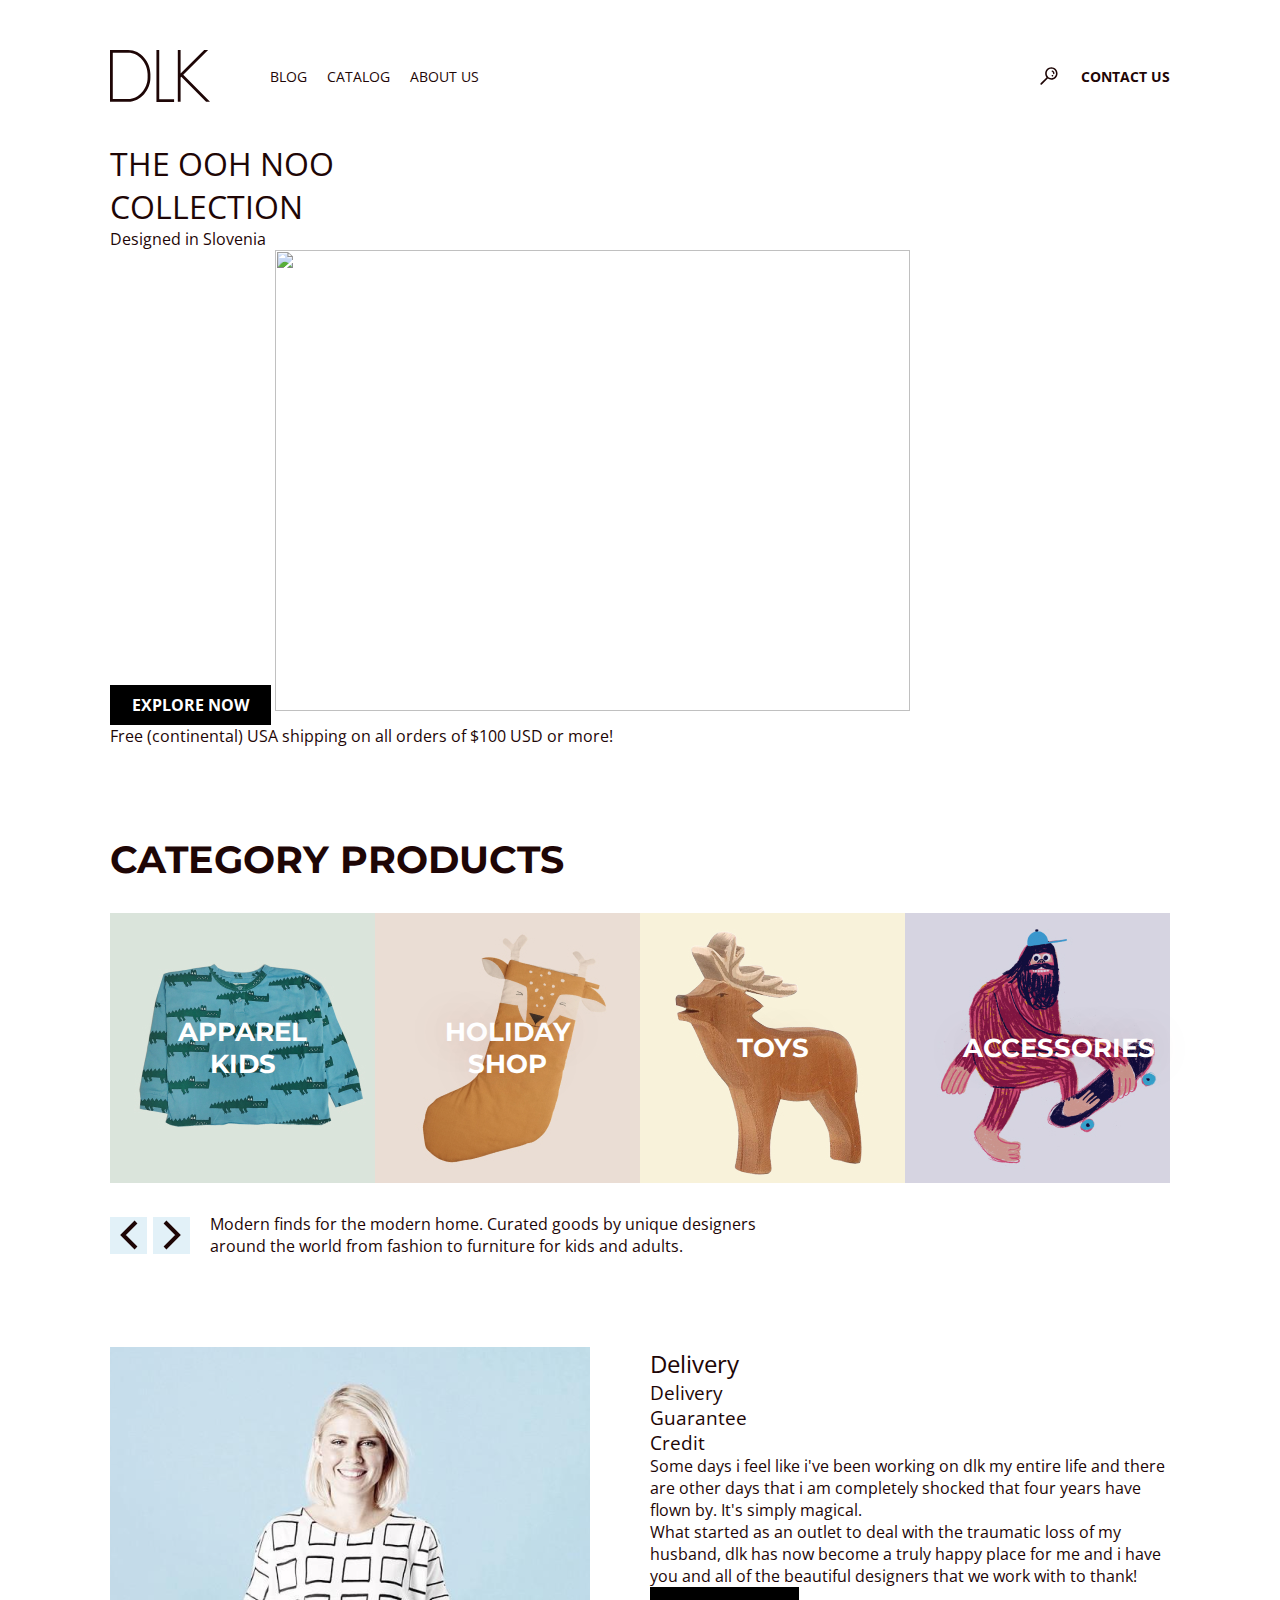
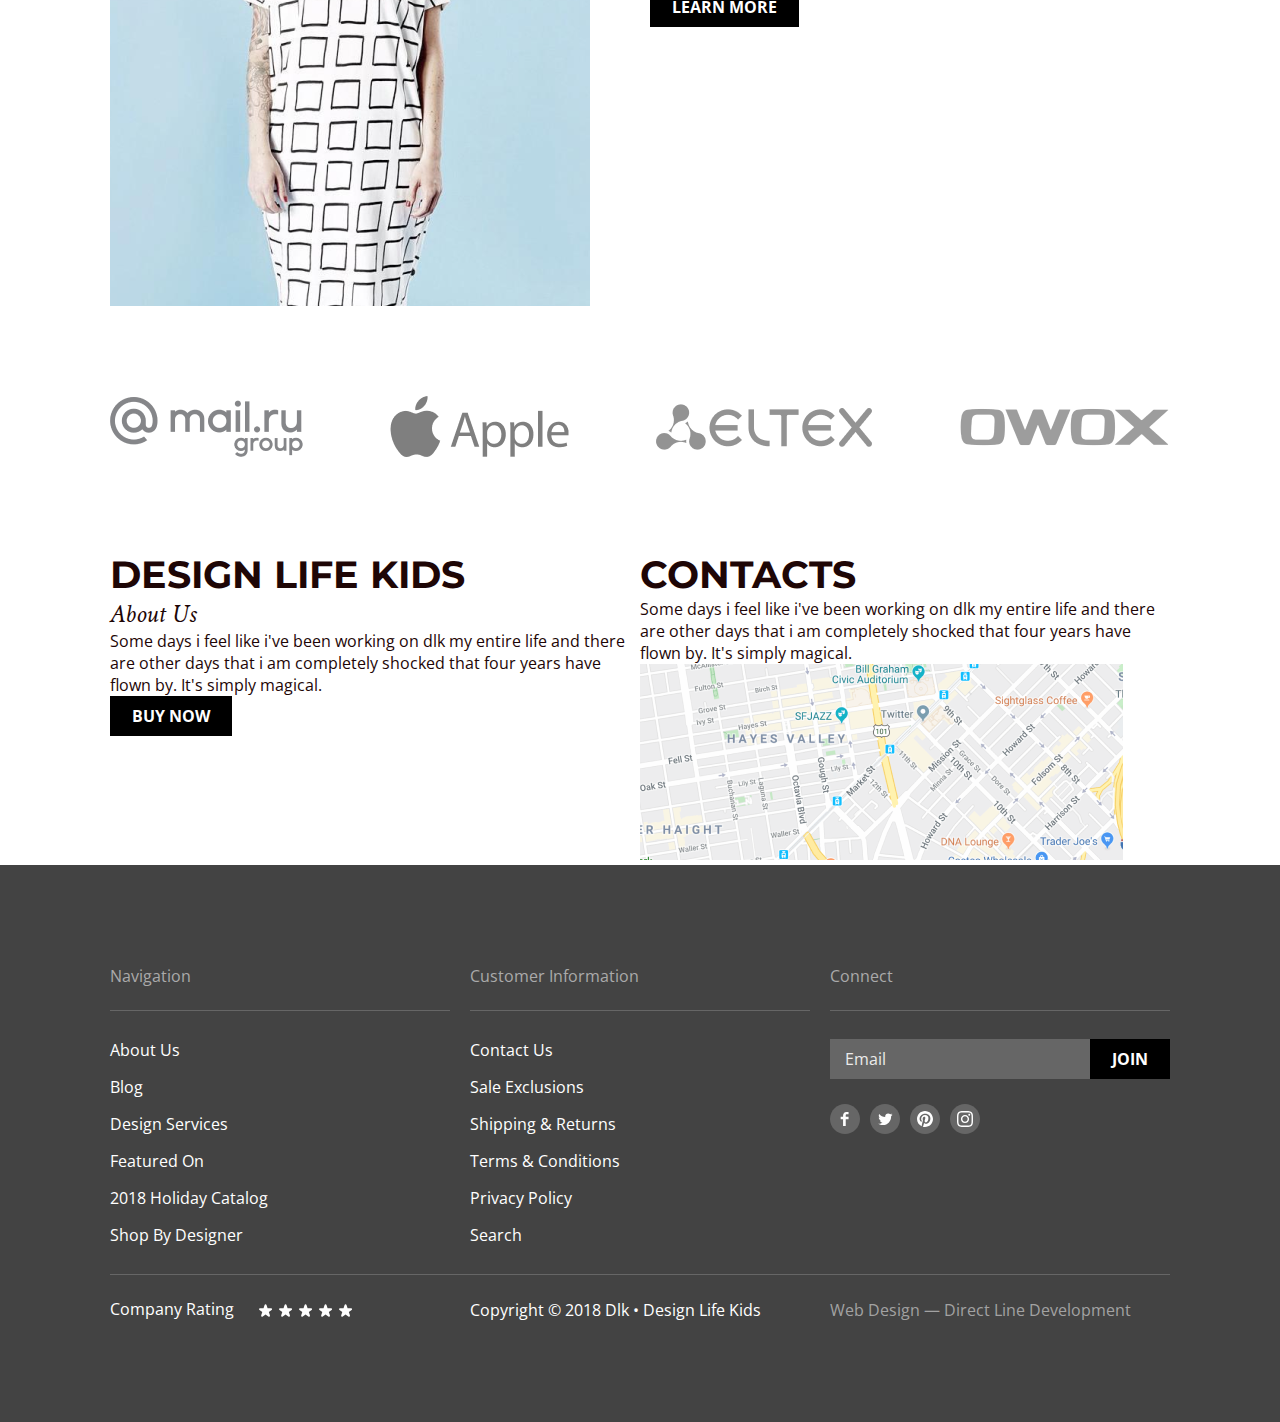
==== commit e3e96004: "Add css blog, add states, add breadcrumbs" ====
--- a/index.html
+++ b/index.html
@@ -14,7 +14,7 @@
 	<title>Главная</title>
 </head>
 
-<body">
+<body>
 	<div class="container">
 		<header class="header">
 			<div class="header__logo">
@@ -357,6 +357,6 @@
 		</div>
 		<button type="submit">Submit</button>
 	</form> -->
-	</body>
+</body>
 
 </html>--- a/css/common.css
+++ b/css/common.css
@@ -3,6 +3,9 @@
 	margin: 0;
 	padding: 0;
 	font-family: "Open Sans", "Arial", sans-serif;
+	font-style: normal;
+	font-weight: normal;
+	color: #1E0606;
 }
 
 body{
@@ -28,6 +31,18 @@
 	font-weight: bold;
 }
 
+.button:hover{
+	background: #C29974;
+}
+
+.button:active{
+	background: #CFAF91;
+}
+
+.button:disabled{
+	background: #C7C1C1;
+}
+
 .container{
 	max-width: 1400px;
 	margin: 0 auto;
@@ -49,7 +64,13 @@
 .header{
 	display: flex;
 	align-items: center;
-	margin: 50px 0 0 0;
+	margin: 50px 0 40px 0;
+}
+
+.header__logo{
+	display: flex;
+	justify-content: center;
+	align-items: center;
 }
 
 .header__nav{
@@ -66,26 +87,81 @@
 }
 
 .header__item a{
-	color: #1E0606;
 	text-transform: uppercase;
 	font-size: 14px;
 	line-height: 19px;
-	/* font-family: Open Sans; */
-	/* font-family: "Open Sans", "Arial", sans-serif; */
 }
 
 .header__search{
 	width: 24px;
 	height: 24px;
+	display: flex;
+	justify-content: center;
+	align-items: center;
 	background: none;
 }
 
 .header__contact{
 	margin: 0 0 0 20px;
-	color: #1E0606;
 	font-size: 14px;
 	line-height: 19px;
 	font-weight: bold;
+}
+
+a.header__logo:hover,
+.header__item a:hover,
+.header__search:hover,
+a.header__contact:hover{
+	opacity: 0.5;
+}
+
+a.header__logo:active,
+.header__item a:active,
+.header__search:active,
+a.header__contact:active{
+	opacity: 0.2;
+}
+
+/* BREADCRUMBS */
+
+.breadcrumbs{
+	margin: 60px 0 50px 0;
+}
+
+.breadcrumbs h1{
+	font-family: "Montserrat", "Arial", sans-serif;
+	font-weight: bold;
+	font-size: 40px;
+	line-height: 49px;
+	text-transform: uppercase;
+	margin: 0 0 15px 0;
+}
+
+.breadcrumbs__links{
+	display: flex;
+	align-items: center;
+}
+
+.breadcrumbs__links a{
+	font-family: "Crimson Text", "Arial", sans-serif;
+	font-style: italic;
+	font-size: 20px;
+	line-height: 25px;
+}
+
+.breadcrumbs__link::after{
+	content: url(../img/check.svg);
+	width: 8px;
+	height: 12px;
+	margin: 0 20px 0 20px;
+}
+
+.breadcrumbs__links span{
+	font-family: "Crimson Text", "Arial", sans-serif;
+	font-style: italic;
+	font-size: 20px;
+	line-height: 25px;
+	opacity: 0.5;
 }
 
 /* PRODUCTS */
@@ -115,6 +191,10 @@
 	text-shadow: 0px 0px 40px rgba(147, 3, 3, 0.25);
 }
 
+.products__item h3:hover{
+	text-decoration: underline;
+}
+
 .products__item_1{
 	background-image: url(../img/category_1.jpg);
 }
@@ -137,6 +217,51 @@
 
 .products__item_6{
 	background-image: url(../img/category_6.jpg);
+}
+
+/* PAGINATION */
+
+.pagination{
+	margin: 30px 0 60px 0;
+}
+
+.pagination__numbers{
+	display: flex;
+	align-items: center;
+	justify-content: center;
+}
+
+.pagination__numbers::before{
+	margin: 0 auto 0 0;
+	content: url(../img/back.svg);
+	cursor: pointer;
+}
+
+.pagination__numbers::after{
+	margin: 0 0 0 auto;
+	content: url(../img/forward.svg);
+	cursor: pointer;
+	color: #000000;
+}
+
+.pagination__num{
+	margin: 0 64px 0 0;
+}
+
+.pagination__num a{
+	font-family: "Montserrat", "Arial", sans-serif;
+	font-weight: bold;
+	font-size: 16px;
+	line-height: 20px;
+	text-transform: uppercase;
+}
+
+.pagination__num a:hover{
+	color: #AAAAAA;;
+}
+
+.pagination__num:last-child{
+	margin: 0;
 }
 
 /* FOOTER */
@@ -185,6 +310,14 @@
 	color: #FFFFFF;
 }
 
+.footer__column a:hover{
+	opacity: 0.5;
+}
+
+.footer__column a:active{
+	opacity: 0.2;
+}
+
 .footer__form{
 	margin: 0 0 25px 0;
 	display: flex;
@@ -194,10 +327,28 @@
 .footer__form input{
 	height: 40px;
 	flex-grow: 1;
-	padding: 9px 15px;
+	padding: 9px 0 9px 15px;
 	border: none;
+	font-size: 16px;
+	line-height: 22px;
 	background: #666666;
 	color: #EBEBEB;
+	outline: none;
+
+}
+
+.footer__form input::placeholder{
+	font-size: 16px;
+	line-height: 22px;
+	color: #EBEBEB;
+}
+
+.footer__form input:hover,
+.footer__form input:focus{
+	box-sizing: border-box;
+	border: 1px solid #FFFDFD;
+	border-right: none;
+	padding-left: 14px;
 }
 
 .footer__media{
@@ -224,10 +375,12 @@
 .footer__lower ul{
 	display: flex;
 	align-items: center;
+	justify-content: center;
 }
 
 .footer__lower li{
-	margin: 0 3px 0 0;
+	padding: 2px 0 0 0 ;
+	margin: 0 6px 0 0;
 }
 
 .footer__lower li:last-child{
@@ -250,6 +403,11 @@
 	color: #A2A2A2;
 }
 
+.footer__lower a:hover{
+	text-decoration-line: underline;
+	color: #FFFFFF;
+}
+
 .footer__column_rate{
 	display: flex;
 }--- a/css/index.css
+++ b/css/index.css
@@ -14,7 +14,6 @@
 	font-size: 38px;
 	line-height: 46px;
 	text-transform: uppercase;
-	color: #1E0606;
 	font-family: "Montserrat", "Arial", sans-serif;
 	font-weight: bold;
 	margin: 0 0 30px 0;
@@ -37,7 +36,6 @@
 }
 
 .products__button_b{
-	/* background-image: url(); */
 	margin: 0 6px 0 0;
 }
 
@@ -53,7 +51,6 @@
 .products__control p{
 	font-size: 16px;
 	line-height: 22px;
-	color: #1E0606;
 	max-width: 580px;
 }
 
@@ -93,7 +90,6 @@
 	font-size: 38px;
 	line-height: 46px;
 	text-transform: uppercase;
-	color: #1E0606;
 }
 
 .about h3{
@@ -101,20 +97,18 @@
 	font-style: italic;
 	font-size: 26px;
 	line-height: 32px;
-	color: #1E0606;
 }
 
 .about p{
 	font-family: "Open Sans", "Arial", sans-serif;
 	font-size: 16px;
 	line-height: 22px;
-	color: #1E0606;
 }
-
+/* 
 .about__design{
 
 }
 
 .about__contacts{
 
-}+} */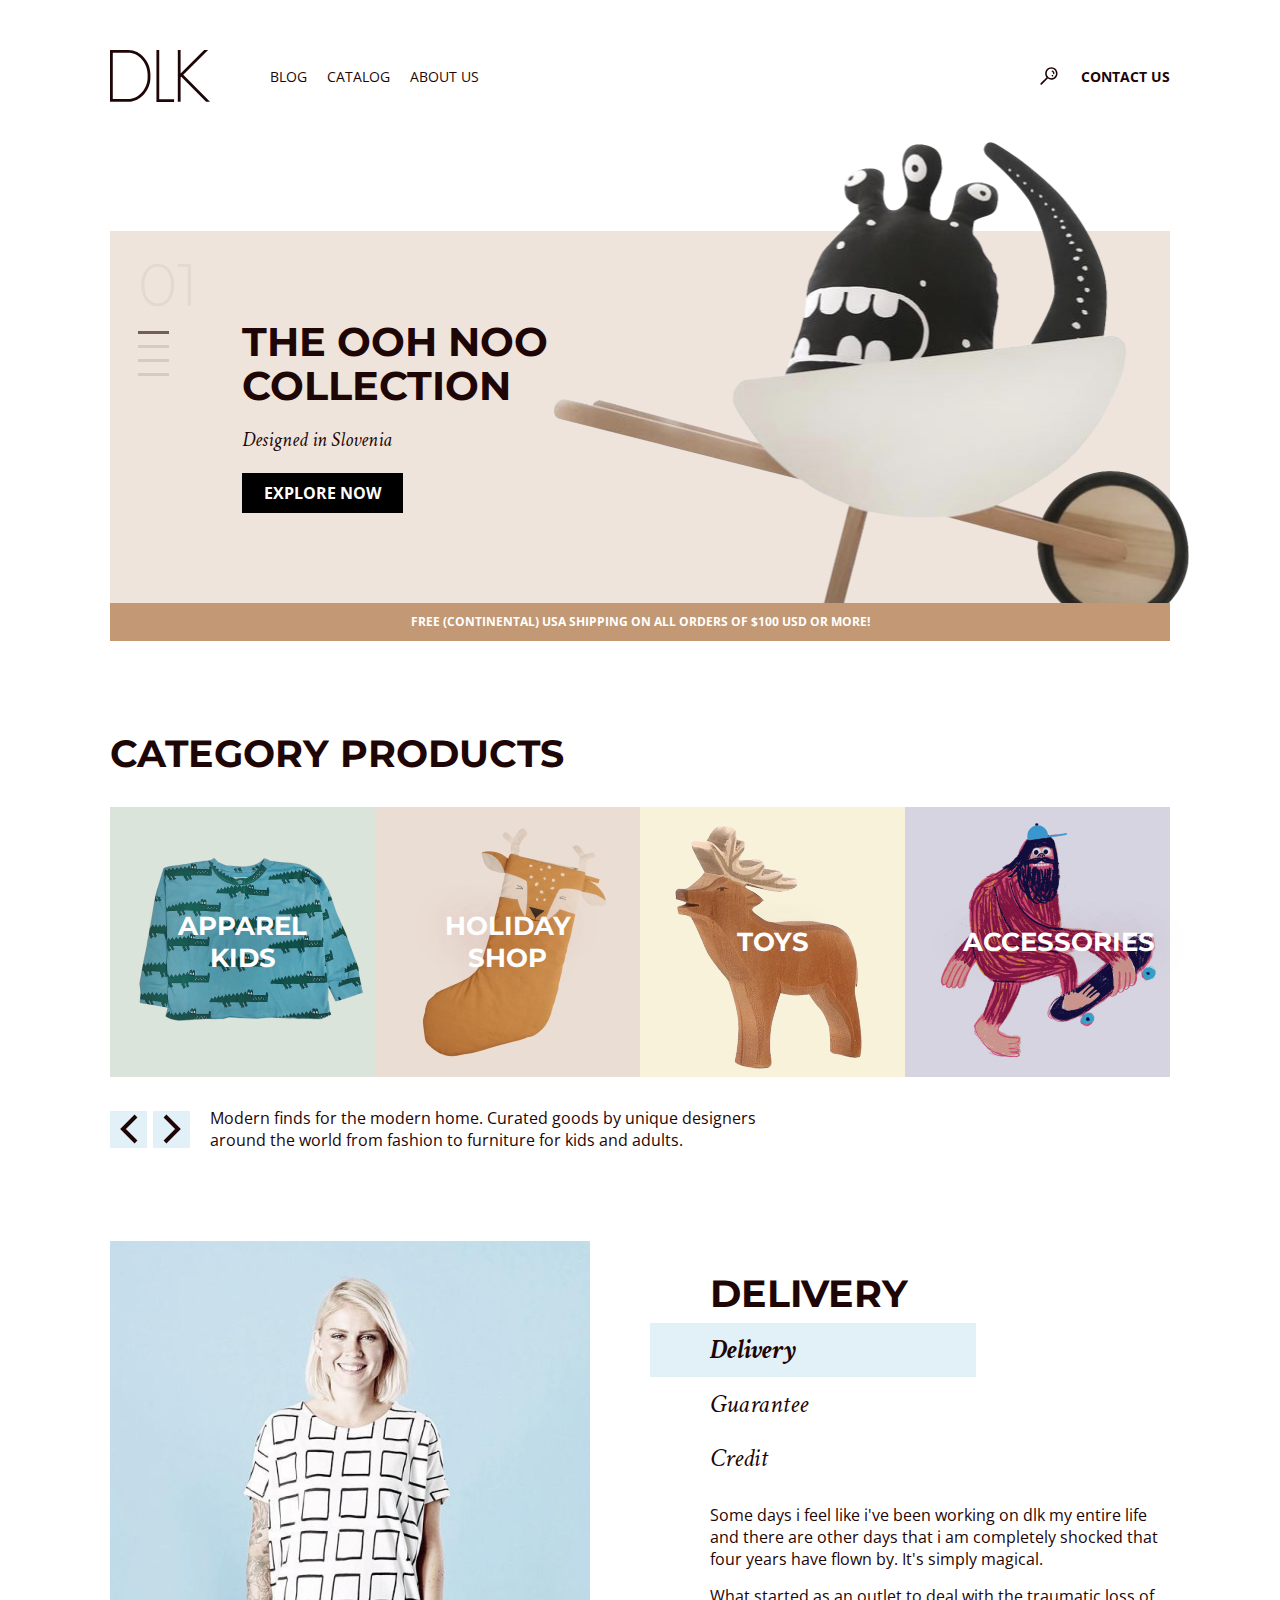
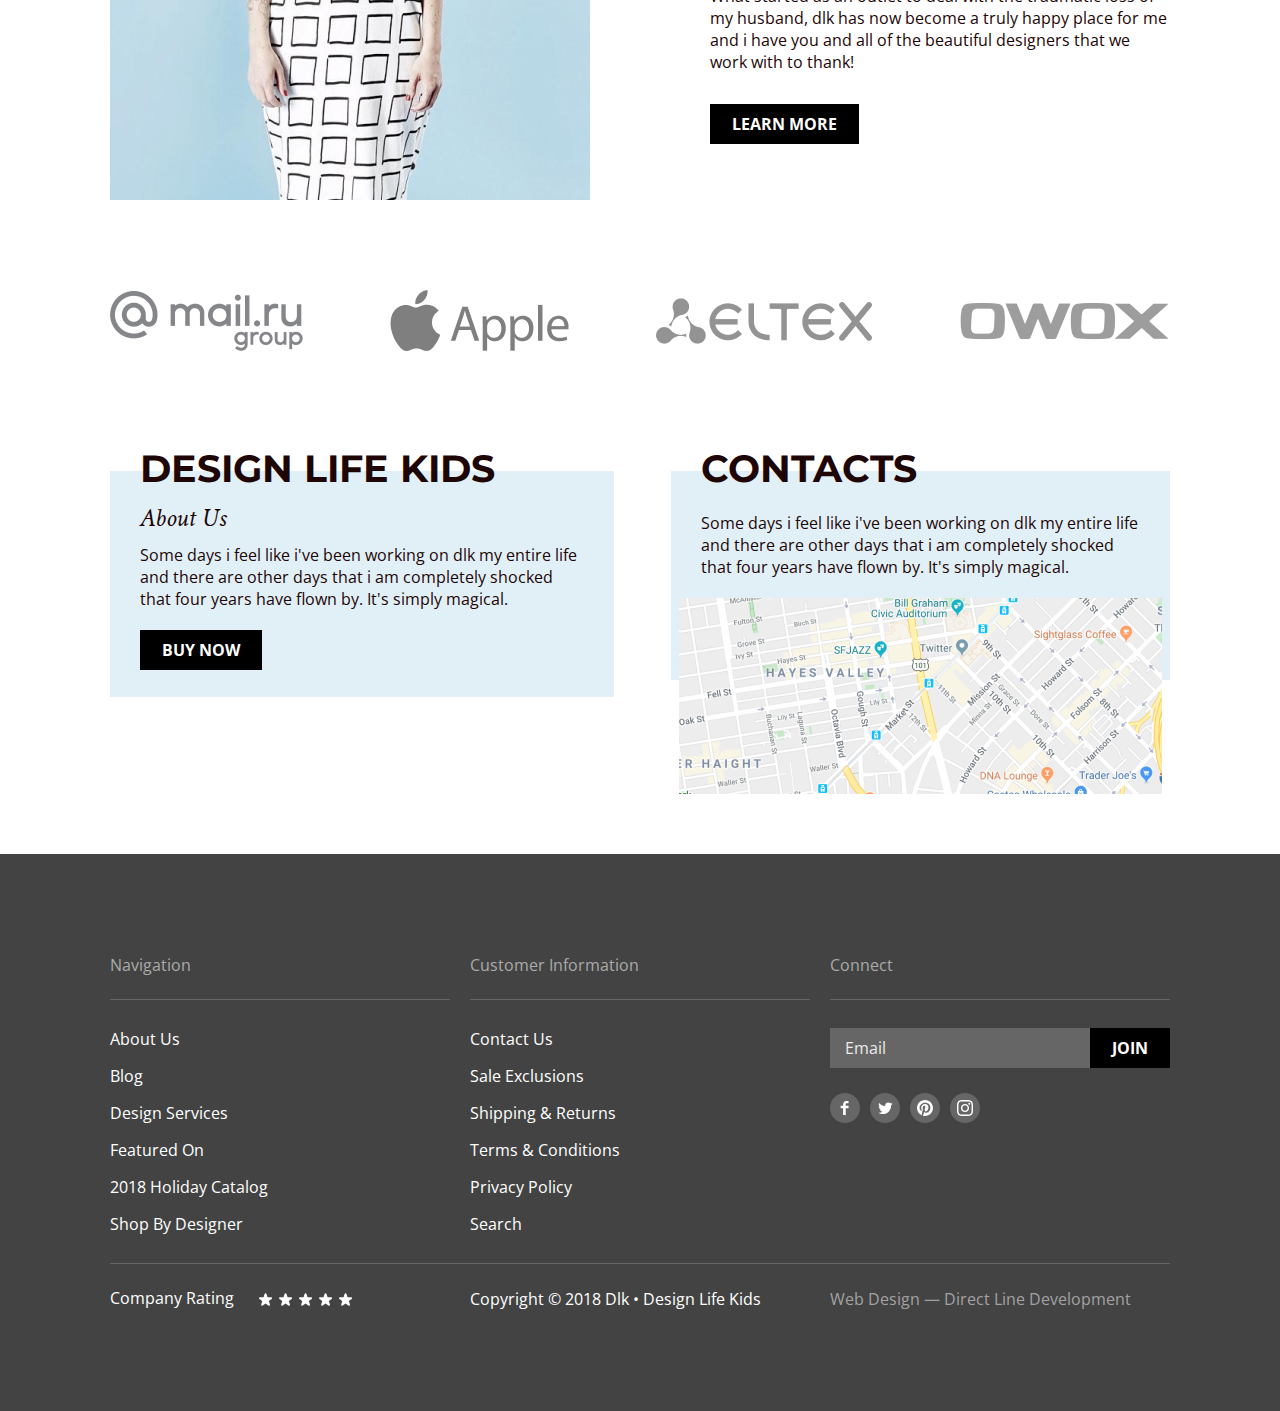
==== commit 4535d5d3: "Merge pull request #6 from IvanYank/main" ====
--- a/index.html
+++ b/index.html
@@ -52,10 +52,23 @@
 		</header>
 		<main>
 			<section class="slider">
-				<h1>THE OOH NOO <br> COLLECTION</h1>
-				<div>Designed in Slovenia</div>
-				<button type="button" class="button slider__button">EXPLORE NOW</button>
-				<img src="img/toy_m.png" alt="" width="635" height="461">
+				<div class="slider__slide">
+					<div class="slider__positions">
+						<div class="slider__num">01</div>
+						<div class="slider__pos slider__pos_active"></div>
+						<div class="slider__pos"></div>
+						<div class="slider__pos"></div>
+						<div class="slider__pos"></div>
+					</div>
+					<div class="slider__titles">
+						<h1>The ooh noo collection</h1>
+						<p>Designed in Slovenia</p>
+						<button type="button" class="button slider__button">EXPLORE NOW</button>
+					</div>
+					<div class="slider__img">
+						<img src="img/toy_m.png" alt="" width="635" height="461">
+					</div>
+				</div>
 				<div class="slider__footer">
 					Free (continental) USA shipping on all orders of $100 USD or more!
 				</div>
@@ -104,15 +117,15 @@
 				<img src="img/example.png" alt="" width="480" height="559">
 				<div class="delivery__content">
 					<h2>Delivery</h2>
-					<ul class="undotted">
-						<li>
-							<h3>Delivery</h3>
-						</li>
-						<li>
-							<h3>Guarantee</h3>
-						</li>
-						<li>
-							<h3>Credit</h3>
+					<ul class="delivery__links undotted">
+						<li class="delivery__item delivery__item_active">
+							<button type="button">Delivery</button>
+						</li>
+						<li class="delivery__item">
+							<button type="button">Guarantee</button>
+						</li>
+						<li class="delivery__item">
+							<button type="button">Credit</button>
 						</li>
 					</ul>
 					<p>Some days i feel like i've been working on dlk my entire life and there are other days that
@@ -121,7 +134,7 @@
 						a truly
 						happy
 						place for me and i have you and all of the beautiful designers that we work with to thank!</p>
-					<button type="button" class="button delivery__button">LEARN MORE</button>
+					<button type="button" class="button delivery__button">Learn more</button>
 				</div>
 			</section>
 			<section class="company">
@@ -150,9 +163,11 @@
 					<button class="button contacts__button">Buy now</button>
 				</div>
 				<div class="about__contacts">
-					<h2>Contacts</h2>
-					<p>Some days i feel like i've been working on dlk my entire life and there are other days that
-						i am completely shocked that four years have flown by. It's simply magical.</p>
+					<div class="about__background">
+						<h2>Contacts</h2>
+						<p>Some days i feel like i've been working on dlk my entire life and there are other days that
+							i am completely shocked that four years have flown by. It's simply magical.</p>
+					</div>
 					<img src="img/map.png" alt="" width="483" height="196">
 				</div>
 			</article>
@@ -330,33 +345,47 @@
 			</div>
 		</div>
 	</footer>
-	<!-- <form action="#" method="POST">
-		<div>
-			<label for="main_name">Name</label>
-			<input type="text" id="main_name">
+	<section class="popup">
+		<h3>Contact us</h3>
+		<div class="form__container form__container_close">
+			<form action="#" method="POST" class="form main__form">
+				<div class="form__item">
+					<label for="contact_name">Name</label>
+					<input type="text" id="contact_name" placeholder="Ivan Ivanov">
+				</div>
+				<div class="form__data">
+					<div class="form__item form__phone">
+						<label for="contact_phone">Phone</label>
+						<input type="tel" id="contact_phone">
+					</div>
+					<div class="form__item">
+						<label for="contact_email">Email</label>
+						<input type="email" id="contact_email">
+					</div>
+				</div>
+				<div class="form__item">
+					<label for="contact_message">Message</label>
+					<textarea id="contact_message"></textarea>
+				</div>
+				<div class="form__check">
+					<input type="checkbox" id="contact_agreement" class="checkbox-input" required>
+					<label for="contact_agreement" class="checkbox-label">By clicking on the button, you consent
+						to the processing of
+						your
+						personal
+						data</label>
+				</div>
+				<button type="submit" class="button">Submit</button>
+				<button type="button" class="form__close">
+					<svg width="15" height="15" viewBox="0 0 15 15" fill="none" xmlns="http://www.w3.org/2000/svg">
+						<path
+							d="M2.21902 14.6113C1.70029 15.1295 0.893368 15.1295 0.374636 14.6113C0.11527 14.3522 -6.13512e-07 14.0355 -5.9841e-07 13.69C-5.83308e-07 13.3445 0.11527 13.0278 0.374636 12.7687L5.64841 7.5L0.374637 2.23127C0.115271 1.97215 -7.23629e-08 1.65547 -5.72611e-08 1.30998C-4.21593e-08 0.964491 0.115271 0.647806 0.374637 0.388689C0.893369 -0.129545 1.70029 -0.129545 2.21902 0.388689L7.4928 5.65738L12.7666 0.38869C13.2853 -0.129545 14.0922 -0.129545 14.611 0.38869C15.1297 0.906924 15.1297 1.71304 14.611 2.23127L9.33718 7.5L14.611 12.7687C15.1297 13.287 15.1297 14.0931 14.611 14.6113C14.0922 15.1295 13.2853 15.1295 12.7666 14.6113L7.4928 9.34258L2.21902 14.6113Z"
+							fill="#F0F0F0" />
+					</svg>
+				</button>
+			</form>
 		</div>
-		<div>
-			<div>
-				<label for="main_phone">Phone</label>
-				<input type="tel" id="main_phone">
-			</div>
-			<div>
-				<label for="main_email">Email</label>
-				<input type="email" id="main_email">
-			</div>
-		</div>
-		<div>
-			<label for="main_message">Message</label>
-			<textarea id="main_message" cols="30" rows="10"></textarea>
-		</div>
-		<div>
-			<input type="checkbox" id="main_agreement">
-			<label for="main_agreement">By clicking on the button, you consent to the processing of your
-				personal
-				data</label>
-		</div>
-		<button type="submit">Submit</button>
-	</form> -->
+	</section>
 </body>
 
 </html>--- a/css/common.css
+++ b/css/common.css
@@ -6,6 +6,12 @@
 	font-style: normal;
 	font-weight: normal;
 	color: #1E0606;
+	/* outline: none; */
+}
+
+*::after,
+*::before{
+	box-sizing: border-box;
 }
 
 body{
@@ -64,7 +70,7 @@
 .header{
 	display: flex;
 	align-items: center;
-	margin: 50px 0 40px 0;
+	margin: 50px 0 60px 0;
 }
 
 .header__logo{
@@ -125,7 +131,7 @@
 /* BREADCRUMBS */
 
 .breadcrumbs{
-	margin: 60px 0 50px 0;
+	margin: 0 0 50px 0;
 }
 
 .breadcrumbs h1{
@@ -191,9 +197,12 @@
 	text-shadow: 0px 0px 40px rgba(147, 3, 3, 0.25);
 }
 
-.products__item h3:hover{
+.products__item a:hover + .products__item h3{
 	text-decoration: underline;
 }
+ 
+/* .products__item h3:hover{
+} */
 
 .products__item_1{
 	background-image: url(../img/category_1.jpg);
@@ -219,10 +228,169 @@
 	background-image: url(../img/category_6.jpg);
 }
 
+/* FORM */
+
+.form{
+	width: 680px;
+	padding: 42px 40px;
+	background: #E5EAF8;
+}
+
+.form__item{
+	display: flex;
+	flex-direction: column;
+	width: 100%;
+	margin: 0 0 20px 0;
+}
+
+.form__item label{
+	font-size: 14px;
+	line-height: 19px;
+	margin: 0 0 3px 0;
+}
+
+.form__item input{
+	height: 50px;
+	background: #FFFFFF;
+	border: 1px solid rgba(0, 0, 0, 0.2);
+	padding: 10px 20px;
+	font-size: 18px;
+	line-height: 25px;
+	outline: none;
+}
+
+.form__item input::placeholder{
+	font-size: 18px;
+	line-height: 25px;
+	font-size: 18px;
+	color: #1E0606;
+}
+
+.form__item textarea{
+	resize: none;
+	border: 1px solid #CCCCCC;
+	height: 150px;
+	padding: 15px 20px;
+	font-size: 18px;
+	line-height: 25px;
+	outline: none;
+}
+
+.form__item input:hover,
+.form__item input:focus,
+.form__item textarea:hover,
+.form__item textarea:focus{
+	border: 1px solid #C29974;
+}
+
+.form__item input:disabled,
+.form__item textarea:disabled{
+	border: 1px solid #EBEBEB;
+	background: #FFFFFF;
+}
+
+.form__data{
+	display: flex;
+}
+
+.form__phone{
+	margin: 0 20px 0 0;
+}
+
+.form__check{
+	display: flex;
+	align-items: center;
+	margin: 0 0 17px 0;
+}
+
+.form__check label{
+	font-size: 14px;
+	line-height: 19px;
+	color: #1E0606;
+}
+
+.checkbox-label:hover,
+.radio-label:hover{
+	text-decoration: underline;
+}
+
+input[type=checkbox],
+input[type=radio]{
+	display: none;
+}
+
+.checkbox-label,
+.radio-label{
+	display: flex;
+	align-items: center;
+	position: relative;
+}
+
+.radio-label::before{
+	content: "";
+	width: 20px;
+	height: 20px;
+	display: block;
+	border: 2px solid #C29974;
+	border-radius: 50%;
+	margin: 0 15px 0 0;
+}
+
+.radio-label::after{
+	content: "";
+	position: absolute;
+	width: 12px;
+	height: 12px;
+	background: #C29974;
+	border-radius: 50%;
+	top: 5px;
+	left: 4px;
+	opacity: 0;
+}
+
+.checkbox-label::before{
+	content: "";
+	width: 19px;
+	height: 19px;
+	display: block;
+	border: 2px solid #C29974;
+	border-radius: 3px;
+	margin: 0 15px 0 0;
+}
+
+.checkbox-label::after{
+	content: url(../img/check_1.svg);
+	position: absolute;
+	top: 0;
+	left: 3px;
+	opacity: 0;
+}
+
+.checkbox-input:checked + .checkbox-label::after,
+.radio-input:checked + .radio-label::after{
+	opacity: 1;
+}
+
+.checkbox-input:disabled + .checkbox-label,
+.radio-input:disabled + .radio-label{
+	color: #908484;
+}
+
+.checkbox-input:disabled + .checkbox-label::before,
+.radio-input:disabled + .radio-label::before{
+	border: 2px solid #E1CDBA;
+}
+
+.checkbox-input:disabled + .checkbox-label:hover,
+.radio-input:disabled + .radio-label:hover{
+	text-decoration: none;
+}
+
 /* PAGINATION */
 
 .pagination{
-	margin: 30px 0 60px 0;
+	margin: 0 0 60px 0;
+	display: flex;
 }
 
 .pagination__numbers{
@@ -231,17 +399,34 @@
 	justify-content: center;
 }
 
-.pagination__numbers::before{
+.pagination__back{
+	background-image: url(../img/back.svg);
 	margin: 0 auto 0 0;
-	content: url(../img/back.svg);
-	cursor: pointer;
-}
-
-.pagination__numbers::after{
+	width: 18px;
+	height: 32px;
+}
+
+.pagination__forward{
+	background-image: url(../img/forward.svg);
 	margin: 0 0 0 auto;
-	content: url(../img/forward.svg);
-	cursor: pointer;
-	color: #000000;
+	width: 18px;
+	height: 32px;
+}
+
+.pagination__back:hover{
+	background-image: url(../img/back_h.svg);
+}
+
+.pagination__forward:hover{
+	background-image: url(../img/forward_h.svg);
+}
+
+.pagination__back:active{
+	background-image: url(../img/back_a.svg);
+}
+
+.pagination__forward:active{
+	background-image: url(../img/forward_a.svg);
 }
 
 .pagination__num{
@@ -254,6 +439,10 @@
 	font-size: 16px;
 	line-height: 20px;
 	text-transform: uppercase;
+}
+
+.pagination__num_active a{
+	color: #C29974;
 }
 
 .pagination__num a:hover{
--- a/css/index.css
+++ b/css/index.css
@@ -1,7 +1,87 @@
 /* SLIDER */
 
 .slider{
-	margin: 0 0 90px 0;
+	margin: 129px 0 90px 0;
+}
+.slider__slide{
+	 background: #EEE4DB;
+	 display: flex;
+	 align-items: flex-start;
+}
+
+.slider__positions{
+	padding: 17px 0 0 28px;
+	margin: 0 44px 0 0;
+}
+
+.slider__num{
+	font-family: "Montserrat", "Arial", sans-serif;
+	font-weight: 300;
+	font-size: 60px;
+	line-height: 73px;
+	color: #E4D9D0;
+	margin: 0 0 10px 0;
+}
+
+.slider__pos{
+	width: 31px;
+	height: 3px;	
+	padding: 0 0 0 3px;
+	background: #D6CAC2;
+	margin: 0 0 11px 0;
+}
+
+.slider__pos_active{
+	background: #715F5B;
+}
+
+.slider__pos:hover{
+	background: #715F5B;
+}
+
+.slider__titles{
+	padding: 89px 0;
+	margin: 0 5px 0 0;
+}
+
+.slider__titles h1{
+	font-family: "Montserrat", "Arial", sans-serif;
+	font-weight: bold;
+	text-transform: uppercase;
+	font-size: 40px;
+	line-height: 110%;
+	max-width: 307px;
+	margin: 0 0 20px 0;
+}
+
+.slider__titles p{
+	font-family: "Crimson Text", "Arial", sans-serif;
+	font-style: italic;
+	font-size: 20px;
+	line-height: 25px;
+	margin: 0 0 20px 0;
+}
+
+.slider__img{
+	min-height: 372px;
+	position: relative;
+}
+
+.slider__slide img{
+	position: absolute;
+	bottom: 0;
+	left: 0;
+}
+
+.slider__footer{
+	padding: 11px 0;
+	text-align: center;
+	background: #C29974;
+	font-weight: bold;
+	font-size: 12px;
+	line-height: 16px;
+	text-transform: uppercase;
+	color: #FFFFFF;
 }
 
 /* PRODUCTS */
@@ -65,31 +145,88 @@
 	margin: 0 60px 0 0;
 }
 
-/* COMPANY */
-
-.company{
-	margin: 0 0 90px 0;
-}
-
-.company__list{
-	display: flex;
-	align-items: center;
-	justify-content: space-between;
-}
-
-/* ABOUT */
-
-.about{
-	display: flex;
-	align-items: flex-start;
-}
-
-.about h2{
-	font-family: "Montserrat", "Arial", sans-serif;
-	font-weight: bold;
+.delivery__content{
+	padding: 0 0 0 60px;
+}
+
+.delivery__content h2{
+	font-family: "Montserrat", "Arial", sans-serif;
+	font-weight: bold;
+	margin: 30px 0 6px 0;
 	font-size: 38px;
 	line-height: 46px;
 	text-transform: uppercase;
+}
+
+.delivery__content p{
+	margin: 0 0 15px 0;
+}
+
+.delivery__item{
+	padding: 11px 0;
+	max-width: 326px;
+	margin: 0 0 0 -60px;
+	padding: 11px 0 11px 60px;
+}
+
+.delivery__item_active{
+	background: rgba(112, 187, 220, 0.2);
+}
+
+.delivery__item button{
+	font-family: "Crimson Text", "Arial", sans-serif;
+	font-style: italic;
+	font-size: 26px;
+	line-height: 32px;
+	cursor: pointer;
+	background: none;
+}
+
+.delivery__item_active button{
+	font-weight: bold;
+}
+
+.delivery__content p{
+	font-size: 16px;
+	line-height: 22px;
+	max-width: 480px;
+}
+
+.delivery__links{
+	margin: 0 0 19px 0;
+}
+
+.delivery__button{
+	margin: 16px 0 0 0;
+}
+
+/* COMPANY */
+
+.company{
+	margin: 0 0 115px 0;
+}
+
+.company__list{
+	display: flex;
+	align-items: center;
+	justify-content: space-between;
+}
+
+/* ABOUT */
+
+.about{
+	display: flex;
+	align-items: flex-start;
+	margin: 0 0 60px 0;
+}
+
+.about h2{
+	font-family: "Montserrat", "Arial", sans-serif;
+	font-weight: bold;
+	font-size: 38px;
+	line-height: 46px;
+	text-transform: uppercase;
+	max-width: 483px;
 }
 
 .about h3{
@@ -97,18 +234,99 @@
 	font-style: italic;
 	font-size: 26px;
 	line-height: 32px;
+	max-width: 483px;
 }
 
 .about p{
 	font-family: "Open Sans", "Arial", sans-serif;
 	font-size: 16px;
 	line-height: 22px;
-}
-/* 
+	max-width: 483px;
+}
+
 .about__design{
-
+	margin: 0 57px 0 0;
+	padding: 0 30px;
+	background: #E1F0F7;
+}
+
+.about__background{
+	background: #E1F0F7;
+    padding: 25px 30px 0 30px;
+}
+
+.about__design h2{
+	margin: -25px 0 10px 0;
+}
+
+.about__design h3{
+	margin: 0 0 10px 0;
+}
+
+.about__design p{
+	margin: 0 0 20px 0;
+}
+
+.about__design button{
+	margin: 0 0 27px 0;
+}
+
+.about__background h2{
+	margin: -50px 0 20px 0;
 }
 
 .about__contacts{
-
-} */+	display: flex;
+	flex-direction: column;
+	justify-content: center;
+	align-items: center;
+}
+
+.about__contacts p{
+	margin: 0 0 102px 0;
+}
+
+.about__contacts img{
+	margin: -82px 0 0 0;
+}
+
+.form__container{
+	position: fixed;
+    left: 0;
+    top: 0;
+    width: 100%;
+    height: 100%;
+    /* background: #94A6DA; */
+    background: rgba(125, 151, 218, 0.8);
+}
+
+.form__container_close{
+	display: none;
+}
+
+.main__form{
+	position: fixed;
+	top: 50%;
+	left: 50%;
+	transform: translate(-50%, -50%);
+}
+
+.form__close{
+	position: absolute;
+	top: 0;
+	right: -25px;
+	background: none;
+}
+
+.form__close:hover{
+	opacity: 0.7;
+}
+
+.form__close:active{
+	opacity: 0.4;
+}
+
+.popup h3{
+	font-size: 0;
+	width: 0;
+}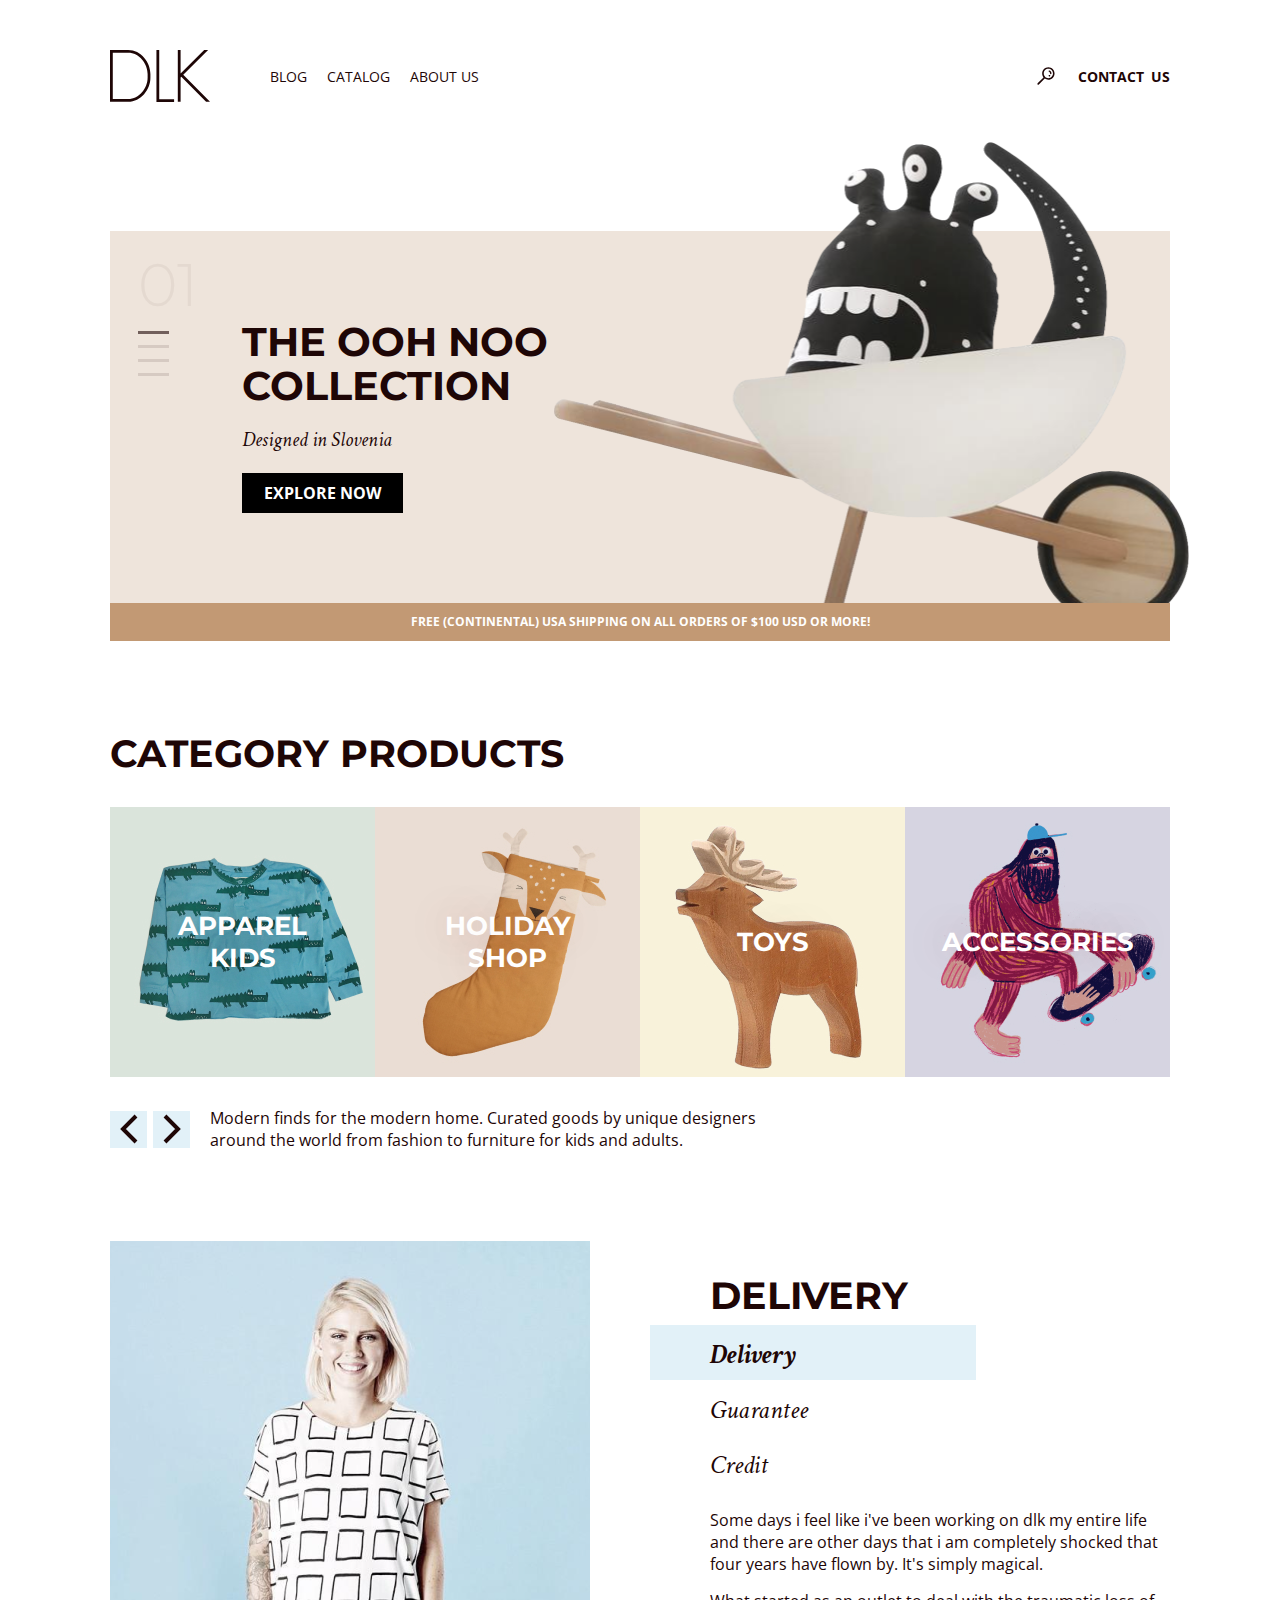
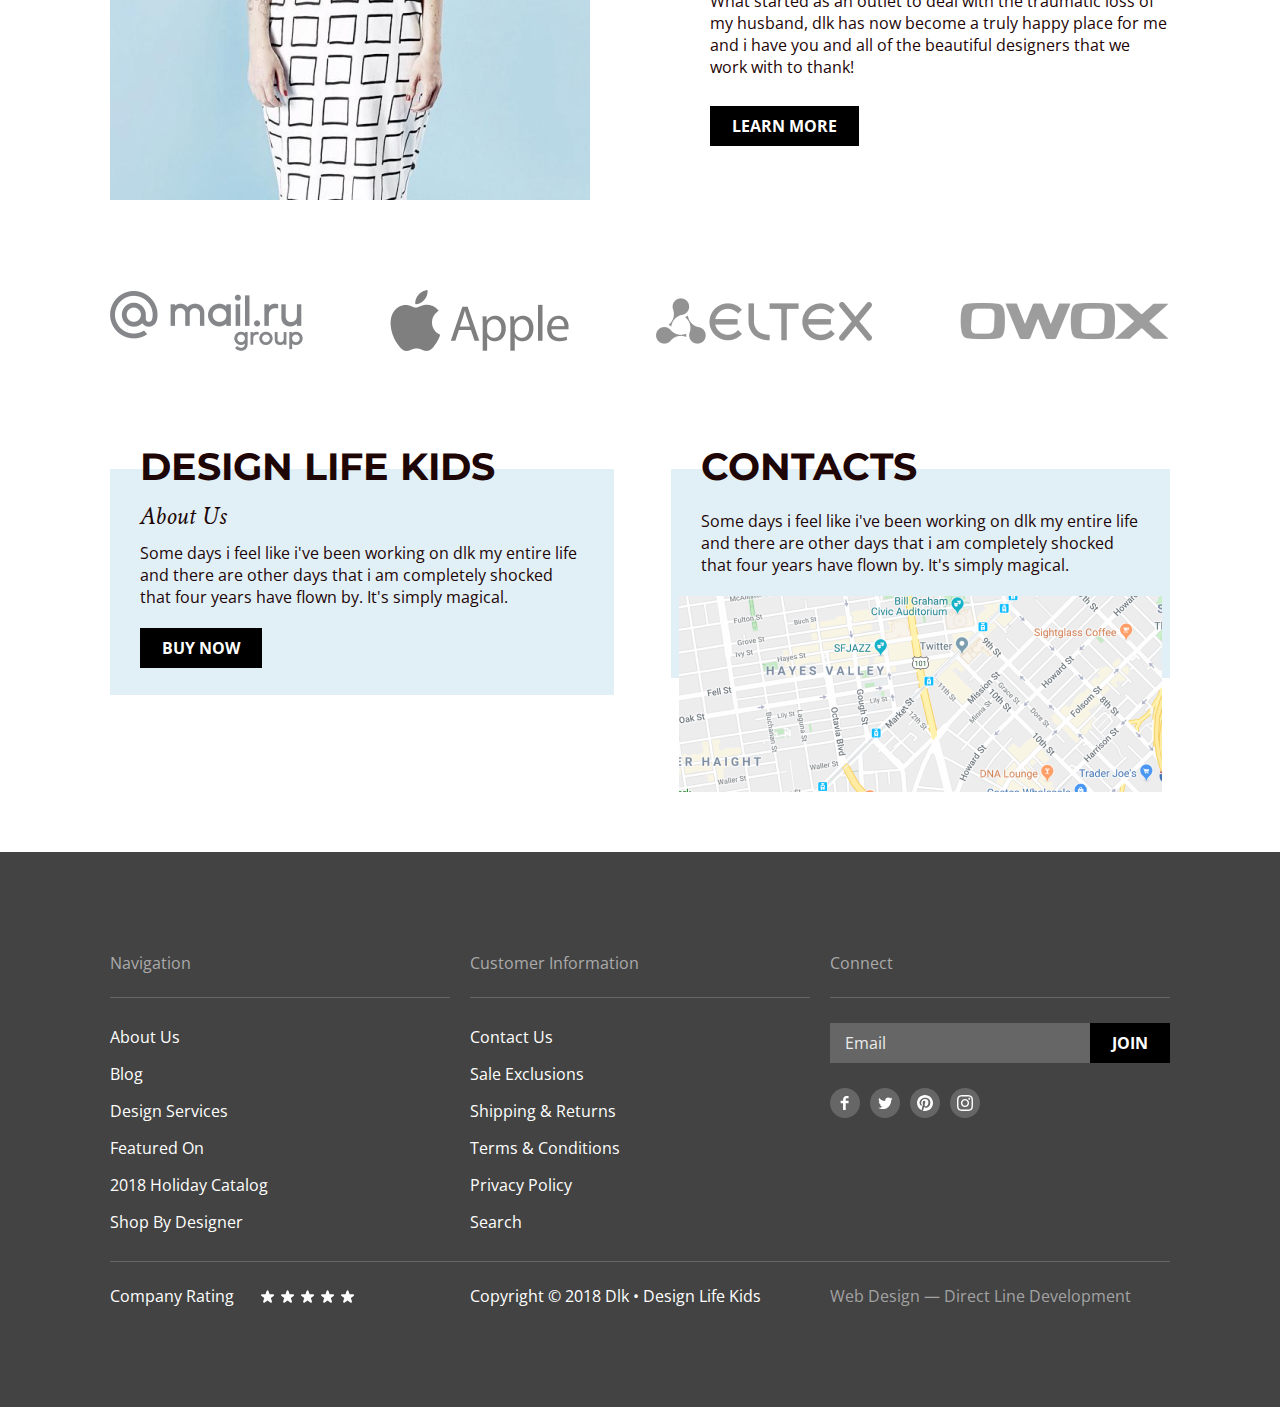
==== commit cdf5c962: "Final version" ====
--- a/index.html
+++ b/index.html
@@ -9,8 +9,9 @@
 	<link rel="preconnect" href="https://fonts.gstatic.com" crossorigin>
 	<link rel="stylesheet"
 		href="https://fonts.googleapis.com/css2?family=Crimson+Text:ital,wght@1,400;1,700&family=Montserrat:wght@700&family=Open+Sans:wght@400;700&display=swap">
-	<link rel="stylesheet" href="css/common.css">
-	<link rel="stylesheet" href="css/index.css">
+	<link rel="stylesheet" href="css/normalize.mini.css">
+	<link rel="stylesheet" href="css/common.mini.css">
+	<link rel="stylesheet" href="css/index.mini.css">
 	<title>Главная</title>
 </head>
 
@@ -41,14 +42,14 @@
 					</li>
 				</ul>
 			</nav>
-			<button type="button" class="header__search">
+			<button type="button" class="header__search" aria-label="search button">
 				<svg width="18" height="18" viewBox="0 0 18 18" fill="none" xmlns="http://www.w3.org/2000/svg">
 					<path
 						d="M11.3651 0.26001C7.94509 0.26001 5.16509 3.08001 5.16509 6.52001C5.16509 7.98001 5.6651 9.30002 6.4851 10.38L0.605098 16.32C0.265098 16.68 0.265098 17.24 0.605098 17.58C0.785098 17.76 1.0051 17.84 1.2251 17.84C1.4651 17.84 1.6851 17.76 1.8651 17.58L7.7451 11.62C8.7651 12.36 10.0051 12.78 11.3451 12.78C14.7651 12.78 17.5451 9.96001 17.5451 6.52001C17.5651 3.06001 14.7851 0.26001 11.3651 0.26001ZM11.3651 11.2C8.82509 11.2 6.76509 9.10001 6.76509 6.52001C6.76509 3.94001 8.82509 1.84001 11.3651 1.84001C13.9051 1.84001 15.9651 3.94001 15.9651 6.52001C15.9651 9.10001 13.9051 11.2 11.3651 11.2ZM14.4651 6.60001C14.4251 6.94001 14.1251 7.20001 13.7851 7.20001C13.7451 7.20001 13.7251 7.20001 13.6851 7.20001C13.3051 7.14001 13.0451 6.80001 13.0851 6.42001C13.2251 5.38001 12.0651 4.84001 12.0051 4.82001C11.6651 4.66001 11.5051 4.24001 11.6651 3.90001C11.8251 3.56001 12.2251 3.40001 12.5851 3.54001C12.6651 3.56001 14.7451 4.52001 14.4651 6.60001ZM13.0051 8.12001C13.1451 8.26001 13.2451 8.48002 13.2451 8.68002C13.2451 8.90002 13.1651 9.10001 13.0051 9.24002C12.8651 9.38002 12.6451 9.48002 12.4451 9.48002C12.2451 9.48002 12.0251 9.40001 11.8851 9.24002C11.7451 9.10001 11.6451 8.88002 11.6451 8.68002C11.6451 8.48002 11.7251 8.26001 11.8851 8.12001C12.0251 7.98001 12.2451 7.88002 12.4451 7.88002C12.6451 7.88002 12.8451 7.96001 13.0051 8.12001Z"
 						fill="#1E0606" />
 				</svg>
 			</button>
-			<a href="contact.html" class="header__contact">CONTACT US</a>
+			<button class="header__contact">Contact us</button>
 		</header>
 		<main>
 			<section class="slider">
@@ -78,32 +79,32 @@
 				<ul class="products__catalog undotted">
 					<li class="products__item products__item_1">
 						<a href="#">
-							<h3>Apparel kids</h3>
+							<h3 class="products__title">Apparel kids</h3>
 						</a>
 					</li>
 					<li class="products__item products__item_2">
 						<a href="#">
-							<h3>Holiday shop</h3>
+							<h3 class="products__title">Holiday shop</h3>
 						</a>
 					</li>
 					<li class="products__item products__item_3">
 						<a href="toys.html">
-							<h3>Toys</h3>
+							<h3 class="products__title">Toys</h3>
 						</a>
 					</li>
 					<li class="products__item products__item_4">
 						<a href="#">
-							<h3>Accessories</h3>
+							<h3 class="products__title">Accessories</h3>
 						</a>
 					</li>
 				</ul>
 				<div class="products__control">
-					<button type="button" class="products__button products__button_b">
+					<button type="button" class="products__button products__button_b" aria-label="products back">
 						<svg width="18" height="30" viewBox="0 0 18 30" fill="none" xmlns="http://www.w3.org/2000/svg">
 							<path d="M16 2L3 15L16 28" stroke="#1E0606" stroke-width="4" />
 						</svg>
 					</button>
-					<button type="button" class="products__button products__button_f">
+					<button type="button" class="products__button products__button_f" aria-label="products forward">
 						<svg width="18" height="30" viewBox="0 0 18 30" fill="none" xmlns="http://www.w3.org/2000/svg">
 							<path d="M2 2L15 15L2 28" stroke="#1E0606" stroke-width="4" />
 						</svg>
@@ -114,7 +115,7 @@
 				</div>
 			</section>
 			<section class="delivery">
-				<img src="img/example.png" alt="" width="480" height="559">
+				<img src="img/example.png" alt="example" width="480" height="559">
 				<div class="delivery__content">
 					<h2>Delivery</h2>
 					<ul class="delivery__links undotted">
@@ -230,9 +231,8 @@
 					</form>
 					<ul class="footer__media undotted">
 						<li>
-							<a href="#" target="_blank">
-								<svg width="30" height="30" viewBox="0 0 30 30" fill="none"
-									xmlns="http://www.w3.org/2000/svg">
+							<a href="#" target="_blank" aria-label="facebook">
+								<svg width="30" height="30" viewBox="0 0 30 30" fill="none" xmlns="http://www.w3.org/2000/svg">
 									<path fill-rule="evenodd" clip-rule="evenodd"
 										d="M0 15C0 6.71573 6.71573 0 15 0C23.2843 0 30 6.71573 30 15C30 23.2843 23.2843 30 15 30C6.71573 30 0 23.2843 0 15Z"
 										fill="#666666" />
@@ -243,9 +243,8 @@
 							</a>
 						</li>
 						<li>
-							<a href="#" target="_blank">
-								<svg width="30" height="30" viewBox="0 0 30 30" fill="none"
-									xmlns="http://www.w3.org/2000/svg">
+							<a href="#" target="_blank" aria-label="twitter">
+								<svg width="30" height="30" viewBox="0 0 30 30" fill="none" xmlns="http://www.w3.org/2000/svg">
 									<path fill-rule="evenodd" clip-rule="evenodd"
 										d="M0 15C0 6.71573 6.71573 0 15 0C23.2843 0 30 6.71573 30 15C30 23.2843 23.2843 30 15 30C6.71573 30 0 23.2843 0 15Z"
 										fill="#666666" />
@@ -256,9 +255,8 @@
 							</a>
 						</li>
 						<li>
-							<a href="#" target="_blank">
-								<svg width="30" height="30" viewBox="0 0 30 30" fill="none"
-									xmlns="http://www.w3.org/2000/svg">
+							<a href="#" target="_blank" aria-label="pinterest">
+								<svg width="30" height="30" viewBox="0 0 30 30" fill="none" xmlns="http://www.w3.org/2000/svg">
 									<path fill-rule="evenodd" clip-rule="evenodd"
 										d="M0 15C0 6.71573 6.71573 0 15 0C23.2843 0 30 6.71573 30 15C30 23.2843 23.2843 30 15 30C6.71573 30 0 23.2843 0 15Z"
 										fill="#666666" />
@@ -269,9 +267,8 @@
 							</a>
 						</li>
 						<li>
-							<a href="#" target="_blank">
-								<svg width="30" height="30" viewBox="0 0 30 30" fill="none"
-									xmlns="http://www.w3.org/2000/svg">
+							<a href="#" target="_blank" aria-label="instagram">
+								<svg width="30" height="30" viewBox="0 0 30 30" fill="none" xmlns="http://www.w3.org/2000/svg">
 									<path fill-rule="evenodd" clip-rule="evenodd"
 										d="M0 15C0 6.71573 6.71573 0 15 0C23.2843 0 30 6.71573 30 15C30 23.2843 23.2843 30 15 30C6.71573 30 0 23.2843 0 15Z"
 										fill="#666666" />
@@ -286,59 +283,54 @@
 			</div>
 			<div class="footer__lower">
 				<div class="footer__column footer__column_rate">
+					<ul class="undotted">
+						<li>
+							<button type="button">
+								<svg width="14" height="13" viewBox="0 0 14 13" fill="none" xmlns="http://www.w3.org/2000/svg">
+									<path
+										d="M5.60845 0.927052C5.9078 0.0057416 7.21121 0.00574088 7.51056 0.927052L8.58013 4.21885H12.0413C13.0101 4.21885 13.4128 5.45846 12.6291 6.02786L9.82895 8.06231L10.8985 11.3541C11.1979 12.2754 10.1434 13.0415 9.35968 12.4721L6.55951 10.4377L3.75934 12.4721C2.97563 13.0415 1.92115 12.2754 2.2205 11.3541L3.29007 8.06231L0.4899 6.02787C-0.293814 5.45846 0.108961 4.21885 1.07768 4.21885H4.53888L5.60845 0.927052Z"
+										fill="white" />
+								</svg>
+							</button>
+						</li>
+						<li>
+							<button type="button">
+								<svg width="14" height="13" viewBox="0 0 14 13" fill="none" xmlns="http://www.w3.org/2000/svg">
+									<path
+										d="M5.60845 0.927052C5.9078 0.0057416 7.21121 0.00574088 7.51056 0.927052L8.58013 4.21885H12.0413C13.0101 4.21885 13.4128 5.45846 12.6291 6.02786L9.82895 8.06231L10.8985 11.3541C11.1979 12.2754 10.1434 13.0415 9.35968 12.4721L6.55951 10.4377L3.75934 12.4721C2.97563 13.0415 1.92115 12.2754 2.2205 11.3541L3.29007 8.06231L0.4899 6.02787C-0.293814 5.45846 0.108961 4.21885 1.07768 4.21885H4.53888L5.60845 0.927052Z"
+										fill="white" />
+								</svg>
+							</button>
+						</li>
+						<li>
+							<button type="button">
+								<svg width="14" height="13" viewBox="0 0 14 13" fill="none" xmlns="http://www.w3.org/2000/svg">
+									<path
+										d="M5.60845 0.927052C5.9078 0.0057416 7.21121 0.00574088 7.51056 0.927052L8.58013 4.21885H12.0413C13.0101 4.21885 13.4128 5.45846 12.6291 6.02786L9.82895 8.06231L10.8985 11.3541C11.1979 12.2754 10.1434 13.0415 9.35968 12.4721L6.55951 10.4377L3.75934 12.4721C2.97563 13.0415 1.92115 12.2754 2.2205 11.3541L3.29007 8.06231L0.4899 6.02787C-0.293814 5.45846 0.108961 4.21885 1.07768 4.21885H4.53888L5.60845 0.927052Z"
+										fill="white" />
+								</svg>
+							</button>
+						</li>
+						<li>
+							<button type="button">
+								<svg width="14" height="13" viewBox="0 0 14 13" fill="none" xmlns="http://www.w3.org/2000/svg">
+									<path
+										d="M5.60845 0.927052C5.9078 0.0057416 7.21121 0.00574088 7.51056 0.927052L8.58013 4.21885H12.0413C13.0101 4.21885 13.4128 5.45846 12.6291 6.02786L9.82895 8.06231L10.8985 11.3541C11.1979 12.2754 10.1434 13.0415 9.35968 12.4721L6.55951 10.4377L3.75934 12.4721C2.97563 13.0415 1.92115 12.2754 2.2205 11.3541L3.29007 8.06231L0.4899 6.02787C-0.293814 5.45846 0.108961 4.21885 1.07768 4.21885H4.53888L5.60845 0.927052Z"
+										fill="white" />
+								</svg>
+							</button>
+						</li>
+						<li>
+							<button type="button">
+								<svg width="14" height="13" viewBox="0 0 14 13" fill="none" xmlns="http://www.w3.org/2000/svg">
+									<path
+										d="M5.60845 0.927052C5.9078 0.0057416 7.21121 0.00574088 7.51056 0.927052L8.58013 4.21885H12.0413C13.0101 4.21885 13.4128 5.45846 12.6291 6.02786L9.82895 8.06231L10.8985 11.3541C11.1979 12.2754 10.1434 13.0415 9.35968 12.4721L6.55951 10.4377L3.75934 12.4721C2.97563 13.0415 1.92115 12.2754 2.2205 11.3541L3.29007 8.06231L0.4899 6.02787C-0.293814 5.45846 0.108961 4.21885 1.07768 4.21885H4.53888L5.60845 0.927052Z"
+										fill="white" />
+								</svg>
+							</button>
+						</li>
+					</ul>
 					<p class="footer__rating">Company Rating</p>
-					<ul class="undotted">
-						<li>
-							<button type="button">
-								<svg width="14" height="13" viewBox="0 0 14 13" fill="none"
-									xmlns="http://www.w3.org/2000/svg">
-									<path
-										d="M5.60845 0.927052C5.9078 0.0057416 7.21121 0.00574088 7.51056 0.927052L8.58013 4.21885H12.0413C13.0101 4.21885 13.4128 5.45846 12.6291 6.02786L9.82895 8.06231L10.8985 11.3541C11.1979 12.2754 10.1434 13.0415 9.35968 12.4721L6.55951 10.4377L3.75934 12.4721C2.97563 13.0415 1.92115 12.2754 2.2205 11.3541L3.29007 8.06231L0.4899 6.02787C-0.293814 5.45846 0.108961 4.21885 1.07768 4.21885H4.53888L5.60845 0.927052Z"
-										fill="white" />
-								</svg>
-							</button>
-						</li>
-						<li>
-							<button type="button">
-								<svg width="14" height="13" viewBox="0 0 14 13" fill="none"
-									xmlns="http://www.w3.org/2000/svg">
-									<path
-										d="M5.60845 0.927052C5.9078 0.0057416 7.21121 0.00574088 7.51056 0.927052L8.58013 4.21885H12.0413C13.0101 4.21885 13.4128 5.45846 12.6291 6.02786L9.82895 8.06231L10.8985 11.3541C11.1979 12.2754 10.1434 13.0415 9.35968 12.4721L6.55951 10.4377L3.75934 12.4721C2.97563 13.0415 1.92115 12.2754 2.2205 11.3541L3.29007 8.06231L0.4899 6.02787C-0.293814 5.45846 0.108961 4.21885 1.07768 4.21885H4.53888L5.60845 0.927052Z"
-										fill="white" />
-								</svg>
-							</button>
-						</li>
-						<li>
-							<button type="button">
-								<svg width="14" height="13" viewBox="0 0 14 13" fill="none"
-									xmlns="http://www.w3.org/2000/svg">
-									<path
-										d="M5.60845 0.927052C5.9078 0.0057416 7.21121 0.00574088 7.51056 0.927052L8.58013 4.21885H12.0413C13.0101 4.21885 13.4128 5.45846 12.6291 6.02786L9.82895 8.06231L10.8985 11.3541C11.1979 12.2754 10.1434 13.0415 9.35968 12.4721L6.55951 10.4377L3.75934 12.4721C2.97563 13.0415 1.92115 12.2754 2.2205 11.3541L3.29007 8.06231L0.4899 6.02787C-0.293814 5.45846 0.108961 4.21885 1.07768 4.21885H4.53888L5.60845 0.927052Z"
-										fill="white" />
-								</svg>
-							</button>
-						</li>
-						<li>
-							<button type="button">
-								<svg width="14" height="13" viewBox="0 0 14 13" fill="none"
-									xmlns="http://www.w3.org/2000/svg">
-									<path
-										d="M5.60845 0.927052C5.9078 0.0057416 7.21121 0.00574088 7.51056 0.927052L8.58013 4.21885H12.0413C13.0101 4.21885 13.4128 5.45846 12.6291 6.02786L9.82895 8.06231L10.8985 11.3541C11.1979 12.2754 10.1434 13.0415 9.35968 12.4721L6.55951 10.4377L3.75934 12.4721C2.97563 13.0415 1.92115 12.2754 2.2205 11.3541L3.29007 8.06231L0.4899 6.02787C-0.293814 5.45846 0.108961 4.21885 1.07768 4.21885H4.53888L5.60845 0.927052Z"
-										fill="white" />
-								</svg>
-							</button>
-						</li>
-						<li>
-							<button type="button">
-								<svg width="14" height="13" viewBox="0 0 14 13" fill="none"
-									xmlns="http://www.w3.org/2000/svg">
-									<path
-										d="M5.60845 0.927052C5.9078 0.0057416 7.21121 0.00574088 7.51056 0.927052L8.58013 4.21885H12.0413C13.0101 4.21885 13.4128 5.45846 12.6291 6.02786L9.82895 8.06231L10.8985 11.3541C11.1979 12.2754 10.1434 13.0415 9.35968 12.4721L6.55951 10.4377L3.75934 12.4721C2.97563 13.0415 1.92115 12.2754 2.2205 11.3541L3.29007 8.06231L0.4899 6.02787C-0.293814 5.45846 0.108961 4.21885 1.07768 4.21885H4.53888L5.60845 0.927052Z"
-										fill="white" />
-								</svg>
-							</button>
-						</li>
-					</ul>
 				</div>
 				<p class="footer__copyright footer__column">Copyright © 2018 Dlk • Design Life Kids</p>
 				<a href="#" class="footer__column footer__column_l">Web Design — Direct Line Development</a>
@@ -386,6 +378,7 @@
 			</form>
 		</div>
 	</section>
+	<script src="/js/main.mini.js"></script>
 </body>
 
 </html>--- a/css/common.mini.css
+++ b/css/common.mini.css
@@ -0,0 +1 @@
+*{box-sizing:border-box;margin:0;padding:0;font-family:"Open Sans","Arial",sans-serif;font-style:normal;font-weight:400;color:#1E0606}::after,::before{box-sizing:border-box}body{margin:0}a{text-decoration:none}button{border:none;cursor:pointer}.button{color:#FFF;font-size:16px;line-height:22px;text-transform:uppercase;background:#000;padding:9px 22px;font-weight:700}.button:hover{background:#C29974}.button:active{background:#CFAF91}.button:disabled{background:#C7C1C1}.container{max-width:1400px;margin:0 auto;padding:0 110px}.undotted{list-style-type:none}.shadow{width:0;height:0;font-size:0}.header{-webkit-display:flex;-moz-display:flex;-ms-display:flex;display:flex;align-items:center;margin:50px 0 60px}.header__logo{-webkit-display:flex;-moz-display:flex;-ms-display:flex;display:flex;justify-content:center;align-items:center}.header__nav{margin:0 auto 0 60px}.header__links{-webkit-display:flex;-moz-display:flex;-ms-display:flex;display:flex;align-items:center}.header__item{margin:0 20px 0 0}.header__item a{text-transform:uppercase;font-size:14px;line-height:19px}.header__search{width:24px;height:24px;-webkit-display:flex;-moz-display:flex;-ms-display:flex;display:flex;justify-content:center;align-items:center;background:none}.header__contact{margin:0 0 0 20px;font-size:14px;line-height:19px;font-weight:700;text-transform:uppercase;background:none;word-spacing:3px}a.header__logo:hover,.header__item a:hover,.header__search:hover,a.header__contact:hover{opacity:.5}a.header__logo:active,.header__item a:active,.header__search:active,a.header__contact:active{opacity:.2}.breadcrumbs{margin:0 0 50px}.breadcrumbs h1{font-family:"Montserrat","Arial",sans-serif;font-weight:700;font-size:40px;line-height:49px;text-transform:uppercase;margin:0 0 17px}.breadcrumbs__links{-webkit-display:flex;-moz-display:flex;-ms-display:flex;display:flex;align-items:center}.breadcrumbs__links a{font-family:"Crimson Text","Arial",sans-serif;font-style:italic;font-size:20px;line-height:25px}.breadcrumbs__link::after{content:url(../img/check.svg);width:8px;height:12px;margin:0 26px 0 17px}.breadcrumbs__links span{font-family:"Crimson Text","Arial",sans-serif;font-style:italic;font-size:20px;line-height:25px;opacity:.5}.products__item{width:280px;height:270px;text-align:center}.products__item a{height:100%;-webkit-display:flex;-moz-display:flex;-ms-display:flex;display:flex;align-items:center;justify-content:center}.products__item h3{font-size:26px;line-height:32px;text-transform:uppercase;font-family:"Montserrat","Arial",sans-serif;font-weight:700;color:#FFF;max-width:192px;text-shadow:0 0 40px rgba(147,3,3,0.25)}.products__item a:hover h3{text-decoration:underline}.products__item_1{background:#DBE4DB;background-image:url(../img/category_1.jpg)}.products__item_2{background:#EADDD3;background-image:url(../img/category_2.jpg)}.products__item_3{background:#F8F2DA;background-image:url(../img/category_3.jpg)}.products__item_4{background:#D5D4E1;background-image:url(../img/category_4.jpg)}.products__item_5{background:#F3D0DB;background-image:url(../img/category_5.jpg)}.products__item_6{background:#E5EAF8;background-image:url(../img/category_6.jpg)}.form{width:680px;padding:42px 40px;background:#E5EAF8}.form__item{-webkit-display:flex;-moz-display:flex;-ms-display:flex;display:flex;flex-direction:column;width:100%;margin:0 0 20px}.form__item label{font-size:14px;line-height:19px;margin:0 0 3px}.form__item input{height:50px;background:#FFF;border:1px solid rgba(0,0,0,0.2);padding:10px 20px;font-size:18px;line-height:25px;outline:none}.form__item input::placeholder{font-size:18px;line-height:25px;font-size:18px;color:#1E0606}.form__item textarea{resize:none;border:1px solid #CCC;height:150px;padding:15px 20px;font-size:18px;line-height:25px;outline:none}.form__item input:hover,.form__item input:focus,.form__item textarea:hover,.form__item textarea:focus{border:1px solid #C29974}.form__item input:disabled,.form__item textarea:disabled{border:1px solid #EBEBEB;background:#FFF}.form__data{-webkit-display:flex;-moz-display:flex;-ms-display:flex;display:flex}.form__phone{margin:0 20px 0 0}.form__check{-webkit-display:flex;-moz-display:flex;-ms-display:flex;display:flex;align-items:center;margin:0 0 17px}.form__check label{font-size:14px;line-height:19px;color:#1E0606}.checkbox-label:hover,.radio-label:hover{text-decoration:underline}input[type=checkbox],input[type=radio]{display:none}.checkbox-label,.radio-label{-webkit-display:flex;-moz-display:flex;-ms-display:flex;display:flex;align-items:center;position:relative}.radio-label::before{content:"";width:20px;height:20px;display:block;border:2px solid #C29974;border-radius:50%;margin:0 15px 0 0}.radio-label::after{content:"";position:absolute;width:12px;height:12px;background:#C29974;border-radius:50%;top:5px;left:4px;opacity:0}.checkbox-label::before{content:"";width:19px;height:19px;display:block;border:2px solid #C29974;border-radius:3px;margin:0 15px 0 0}.checkbox-label::after{content:url(../img/check_1.svg);position:absolute;top:0;left:3px;opacity:0}.checkbox-input:checked + .checkbox-label::after,.radio-input:checked + .radio-label::after{opacity:1}.checkbox-input:disabled + .checkbox-label,.radio-input:disabled + .radio-label{color:#908484}.checkbox-input:disabled + .checkbox-label::before,.radio-input:disabled + .radio-label::before{border:2px solid #E1CDBA}.checkbox-input:disabled + .checkbox-label:hover,.radio-input:disabled + .radio-label:hover{text-decoration:none}.pagination{margin:0 0 55px;-webkit-display:flex;-moz-display:flex;-ms-display:flex;display:flex}.pagination__numbers{-webkit-display:flex;-moz-display:flex;-ms-display:flex;display:flex;align-items:center;justify-content:center}.pagination__back{background-image:url(../img/back.svg);margin:0 auto 0 0;width:18px;height:32px}.pagination__forward{background-image:url(../img/forward.svg);margin:0 0 0 auto;width:18px;height:32px}.pagination__back:hover{background-image:url(../img/back_h.svg)}.pagination__forward:hover{background-image:url(../img/forward_h.svg)}.pagination__back:active{background-image:url(../img/back_a.svg)}.pagination__forward:active{background-image:url(../img/forward_a.svg)}.pagination__num{margin:0 66px 0 0}.pagination__num a{font-family:"Montserrat","Arial",sans-serif;font-weight:700;font-size:16px;line-height:20px;text-transform:uppercase}.pagination__num_active a{color:#C29974}.pagination__num a:hover{color:#AAA}.pagination__num:last-child{margin:0}.footer{background:#434343;padding:100px 0}.footer__upper{-webkit-display:flex;-moz-display:flex;-ms-display:flex;display:flex;border-bottom:#666 solid 1px;padding:0 0 28px;margin:0 0 23px}.footer__column{margin:0 20px 0 0;width:33.333%}.footer__column_l{margin:0}.footer__column h3{font-size:16px;line-height:22px;color:#AAA;padding:0 0 23px;margin:0 0 28px;border-bottom:#666 solid 1px}.footer__column_l h3{margin:0 0 25px}.footer__links li{margin:0 0 15px}.footer__links li:last-child{margin:0}.footer__column a{font-size:16px;line-height:22px;color:#FFF}.footer__column a:hover{opacity:.5}.footer__column a:active{opacity:.2}.footer__form{margin:0 0 25px;-webkit-display:flex;-moz-display:flex;-ms-display:flex;display:flex;align-items:center}.footer__form input{height:40px;flex-grow:1;padding:9px 0 9px 15px;border:none;font-size:16px;line-height:22px;background:#666;color:#EBEBEB;outline:none}.footer__form input::placeholder{font-size:16px;line-height:22px;color:#EBEBEB}.footer__form input:hover,.footer__form input:focus{box-sizing:border-box;border:1px solid #FFFDFD;border-right:none;padding-left:14px}.footer__media{-webkit-display:flex;-moz-display:flex;-ms-display:flex;display:flex;align-items:center}.footer__media a{margin:0 10px 0 0}.footer__lower{-webkit-display:flex;-moz-display:flex;-ms-display:flex;display:flex;align-items:center}.footer__rating{margin:0 25px 0 0;font-size:16px;line-height:22px;color:#FFF}.footer__lower ul{-webkit-display:flex;-moz-display:flex;-ms-display:flex;display:flex;align-items:center;justify-content:center;flex-direction:row-reverse;margin:0 0 0 2px}.footer__lower li{padding:2px 6px 0 0}.footer__lower li:first-child{padding:2px 0 0}.footer__lower button{background:none}.footer__copyright{font-size:16px;line-height:22px;color:#FFF}.footer__lower a{font-size:16px;line-height:22px;color:#A2A2A2}.footer__lower a:hover{text-decoration-line:underline;color:#FFF}.footer__column_rate{-webkit-display:flex;-moz-display:flex;-ms-display:flex;display:flex;justify-content:flex-end;flex-direction:row-reverse}.footer__column_rate li:hover path,.footer__column_rate li:hover ~ li path{fill:#836E5B}.footer__column_rate li:active path,.footer__column_rate li:active ~ li path{fill:#C29974}.footer__column_rate ul:hover + p{color:#C29974}--- a/css/index.mini.css
+++ b/css/index.mini.css
@@ -0,0 +1 @@
+.slider{margin:129px 0 90px}.slider__slide{background:#EEE4DB;-webkit-display:flex;-moz-display:flex;-ms-display:flex;display:flex;align-items:flex-start}.slider__positions{padding:17px 0 0 28px;margin:0 44px 0 0}.slider__num{font-family:"Montserrat","Arial",sans-serif;font-weight:300;font-size:60px;line-height:73px;color:#E4D9D0;margin:0 0 10px}.slider__pos{width:31px;height:3px;padding:0 0 0 3px;background:#D6CAC2;margin:0 0 11px}.slider__pos_active{background:#715F5B}.slider__pos:hover{background:#715F5B}.slider__titles{padding:89px 0;margin:0 5px 0 0}.slider__titles h1{font-family:"Montserrat","Arial",sans-serif;font-weight:700;text-transform:uppercase;font-size:40px;line-height:110%;max-width:307px;margin:0 0 20px}.slider__titles p{font-family:"Crimson Text","Arial",sans-serif;font-style:italic;font-size:20px;line-height:25px;margin:0 0 20px}.slider__img{min-height:372px;position:relative}.slider__slide img{position:absolute;bottom:0;left:0}.slider__footer{padding:11px 0;text-align:center;background:#C29974;font-weight:700;font-size:12px;line-height:16px;text-transform:uppercase;color:#FFF}.products{margin:0 0 90px}.products h2{font-size:38px;line-height:46px;text-transform:uppercase;font-family:"Montserrat","Arial",sans-serif;font-weight:700;margin:0 0 30px}.products__catalog{-webkit-display:flex;-moz-display:flex;-ms-display:flex;display:flex;align-items:center;justify-content:space-between;margin:0 0 30px}.products__button{-webkit-display:flex;-moz-display:flex;-ms-display:flex;display:flex;justify-content:center;align-items:center;height:37px;width:37px;background:rgba(112,187,220,0.2)}.products__button_b{margin:0 6px 0 0}.products__button_f{margin:0 20px 0 0}.products__control{-webkit-display:flex;-moz-display:flex;-ms-display:flex;display:flex;align-items:center}.products__control p{font-size:16px;line-height:22px;max-width:580px}.delivery{-webkit-display:flex;-moz-display:flex;-ms-display:flex;display:flex;margin:0 0 90px}.delivery img{margin:0 60px 0 0;background:#C0DCE8}.delivery__content{padding:0 0 0 60px}.delivery__content h2{font-family:"Montserrat","Arial",sans-serif;font-weight:700;margin:32px 0 6px;font-size:38px;line-height:46px;text-transform:uppercase}.delivery__content p{margin:0 0 15px}.delivery__item{max-width:326px;margin:0 0 0 -60px;padding:14px 0 9px 60px}.delivery__item_active{background:rgba(112,187,220,0.2)}.delivery__item button{font-family:"Crimson Text","Arial",sans-serif;font-style:italic;font-size:26px;line-height:32px;cursor:pointer;background:none}.delivery__item_active button{font-weight:700}.delivery__content p{font-size:16px;line-height:22px;max-width:480px}.delivery__links{margin:0 0 19px}.delivery__button{margin:13px 0 0}.company{margin:0 0 115px}.company__list{-webkit-display:flex;-moz-display:flex;-ms-display:flex;display:flex;align-items:center;justify-content:space-between}.about{-webkit-display:flex;-moz-display:flex;-ms-display:flex;display:flex;align-items:flex-start;margin:0 0 60px}.about h2{font-family:"Montserrat","Arial",sans-serif;font-weight:700;font-size:38px;line-height:46px;text-transform:uppercase;max-width:483px}.about h3{font-family:"Crimson Text","Arial",sans-serif;font-style:italic;font-size:26px;line-height:32px;max-width:483px}.about p{font-family:"Open Sans","Arial",sans-serif;font-size:16px;line-height:22px;max-width:483px}.about__design{margin:0 57px 0 0;padding:0 30px;background:#E1F0F7}.about__background{background:#E1F0F7;padding:25px 30px 0}.about__design h2{margin:-25px 0 10px}.about__design h3{margin:0 0 10px}.about__design p{margin:0 0 20px}.about__design button{margin:0 0 27px}.about__background h2{margin:-50px 0 20px}.about__contacts{-webkit-display:flex;-moz-display:flex;-ms-display:flex;display:flex;flex-direction:column;justify-content:center;align-items:center}.about__contacts p{margin:0 0 102px}.about__contacts img{margin:-82px 0 0}.form__container{position:fixed;left:0;top:0;width:100%;height:100%;background:rgba(125,151,218,0.8)}.form__container_close{display:none}.main__form{position:fixed;top:50%;left:50%;transform:translate(-50%,-50%)}.form__close{position:absolute;top:0;right:-25px;background:none}.form__close:hover{opacity:.7}.form__close:active{opacity:.4}.popup h3{font-size:0;width:0}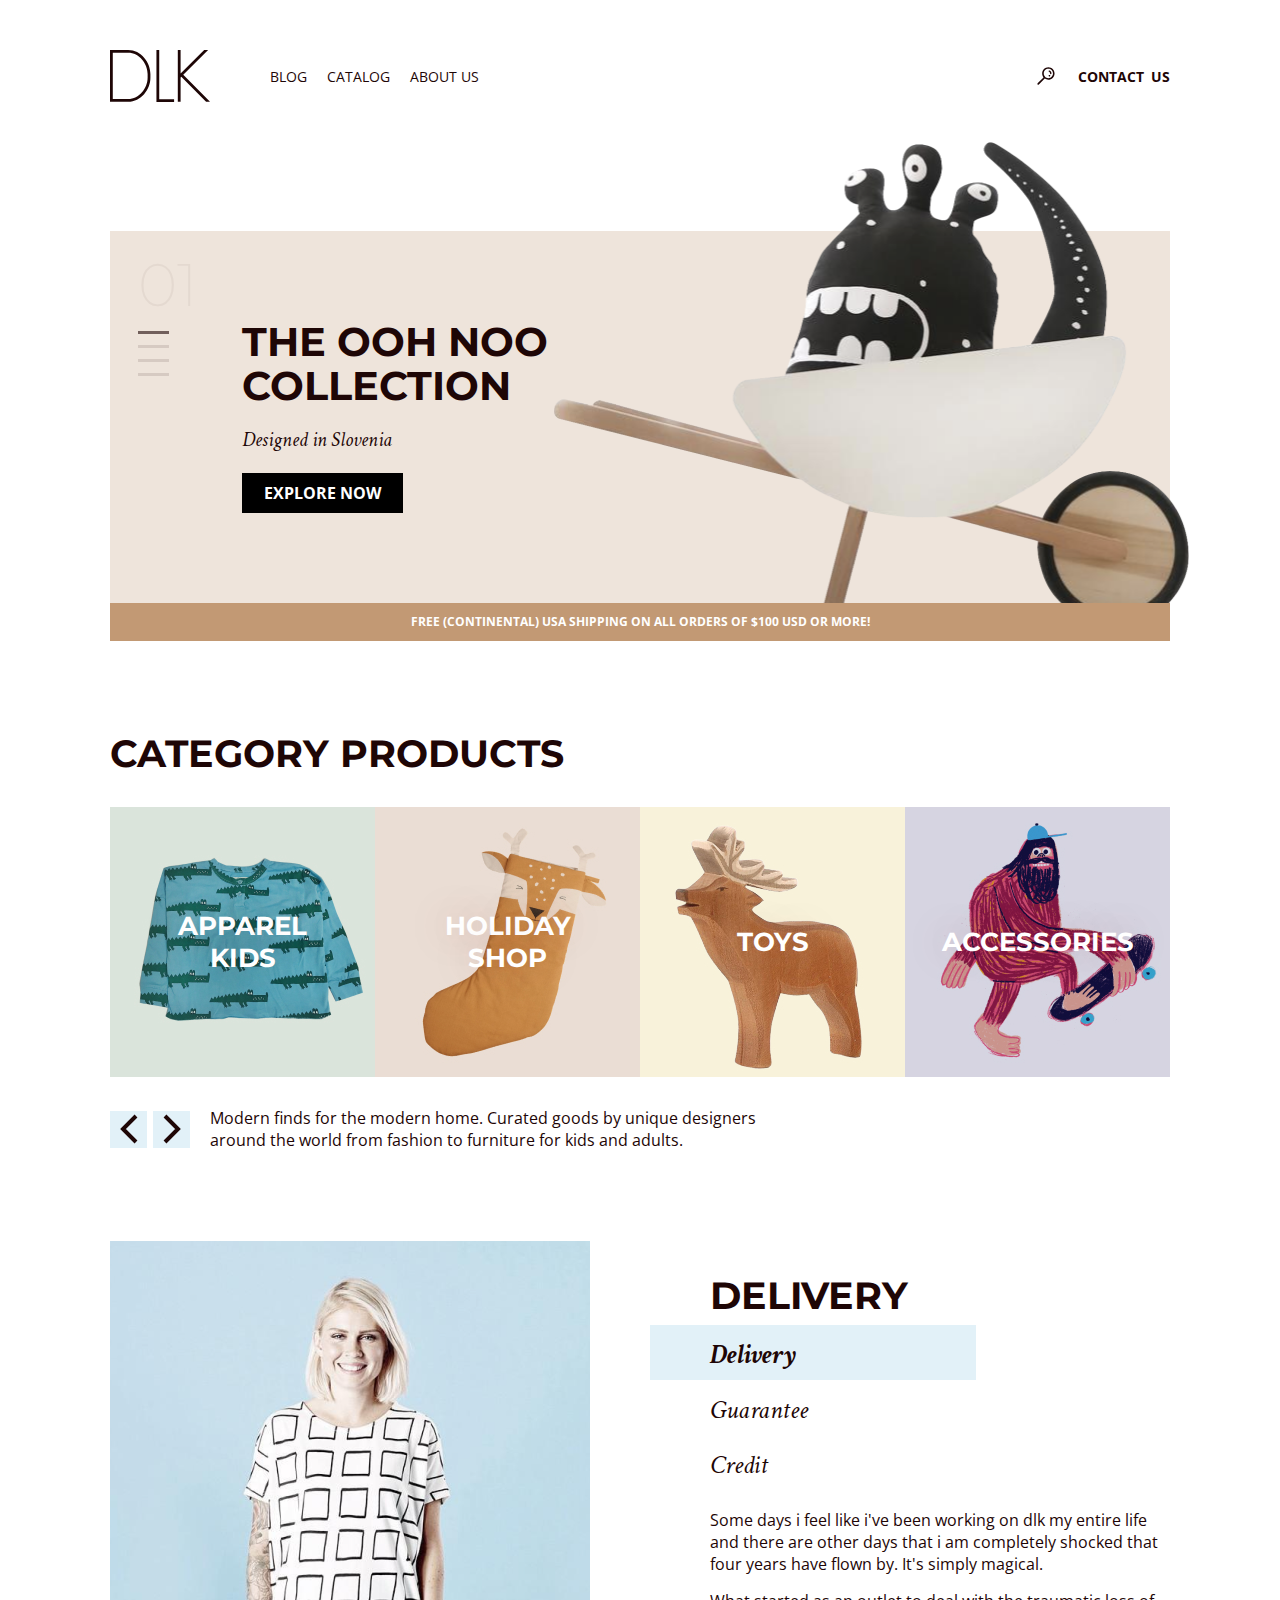
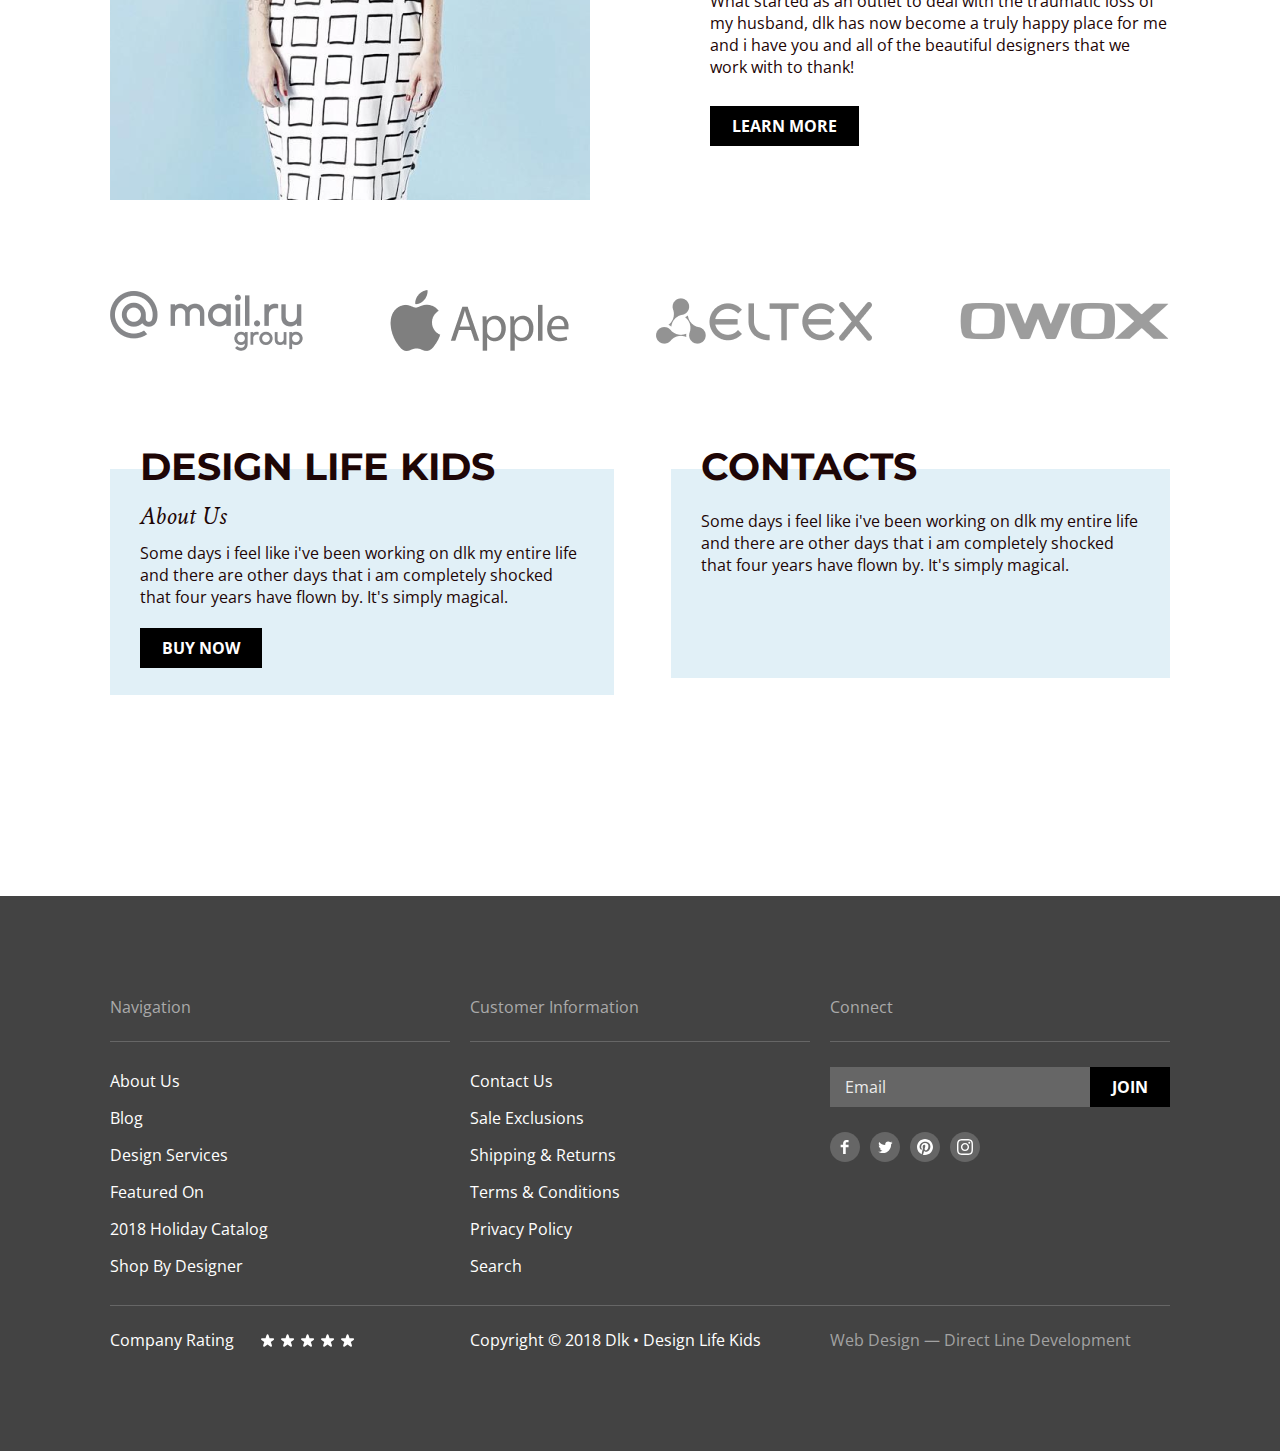
==== commit f29d735a: "Merge pull request #8 from IvanYank/main" ====
--- a/index.html
+++ b/index.html
@@ -49,7 +49,7 @@
 						fill="#1E0606" />
 				</svg>
 			</button>
-			<button class="header__contact">Contact us</button>
+			<a class="header__contact">Contact us</a>
 		</header>
 		<main>
 			<section class="slider">
@@ -169,7 +169,9 @@
 						<p>Some days i feel like i've been working on dlk my entire life and there are other days that
 							i am completely shocked that four years have flown by. It's simply magical.</p>
 					</div>
-					<img src="img/map.png" alt="" width="483" height="196">
+					<iframe
+						src="https://yandex.ru/map-widget/v1/?um=constructor%3A144948f07529fc5bc9132b40799824577c0b8622427c23100f8c5ee59a8449a1&amp;source=constructor"
+						width="483" height="240" frameborder="0"></iframe>
 				</div>
 			</article>
 		</main>
--- a/css/common.mini.css
+++ b/css/common.mini.css
@@ -1 +1 @@
-*{box-sizing:border-box;margin:0;padding:0;font-family:"Open Sans","Arial",sans-serif;font-style:normal;font-weight:400;color:#1E0606}::after,::before{box-sizing:border-box}body{margin:0}a{text-decoration:none}button{border:none;cursor:pointer}.button{color:#FFF;font-size:16px;line-height:22px;text-transform:uppercase;background:#000;padding:9px 22px;font-weight:700}.button:hover{background:#C29974}.button:active{background:#CFAF91}.button:disabled{background:#C7C1C1}.container{max-width:1400px;margin:0 auto;padding:0 110px}.undotted{list-style-type:none}.shadow{width:0;height:0;font-size:0}.header{-webkit-display:flex;-moz-display:flex;-ms-display:flex;display:flex;align-items:center;margin:50px 0 60px}.header__logo{-webkit-display:flex;-moz-display:flex;-ms-display:flex;display:flex;justify-content:center;align-items:center}.header__nav{margin:0 auto 0 60px}.header__links{-webkit-display:flex;-moz-display:flex;-ms-display:flex;display:flex;align-items:center}.header__item{margin:0 20px 0 0}.header__item a{text-transform:uppercase;font-size:14px;line-height:19px}.header__search{width:24px;height:24px;-webkit-display:flex;-moz-display:flex;-ms-display:flex;display:flex;justify-content:center;align-items:center;background:none}.header__contact{margin:0 0 0 20px;font-size:14px;line-height:19px;font-weight:700;text-transform:uppercase;background:none;word-spacing:3px}a.header__logo:hover,.header__item a:hover,.header__search:hover,a.header__contact:hover{opacity:.5}a.header__logo:active,.header__item a:active,.header__search:active,a.header__contact:active{opacity:.2}.breadcrumbs{margin:0 0 50px}.breadcrumbs h1{font-family:"Montserrat","Arial",sans-serif;font-weight:700;font-size:40px;line-height:49px;text-transform:uppercase;margin:0 0 17px}.breadcrumbs__links{-webkit-display:flex;-moz-display:flex;-ms-display:flex;display:flex;align-items:center}.breadcrumbs__links a{font-family:"Crimson Text","Arial",sans-serif;font-style:italic;font-size:20px;line-height:25px}.breadcrumbs__link::after{content:url(../img/check.svg);width:8px;height:12px;margin:0 26px 0 17px}.breadcrumbs__links span{font-family:"Crimson Text","Arial",sans-serif;font-style:italic;font-size:20px;line-height:25px;opacity:.5}.products__item{width:280px;height:270px;text-align:center}.products__item a{height:100%;-webkit-display:flex;-moz-display:flex;-ms-display:flex;display:flex;align-items:center;justify-content:center}.products__item h3{font-size:26px;line-height:32px;text-transform:uppercase;font-family:"Montserrat","Arial",sans-serif;font-weight:700;color:#FFF;max-width:192px;text-shadow:0 0 40px rgba(147,3,3,0.25)}.products__item a:hover h3{text-decoration:underline}.products__item_1{background:#DBE4DB;background-image:url(../img/category_1.jpg)}.products__item_2{background:#EADDD3;background-image:url(../img/category_2.jpg)}.products__item_3{background:#F8F2DA;background-image:url(../img/category_3.jpg)}.products__item_4{background:#D5D4E1;background-image:url(../img/category_4.jpg)}.products__item_5{background:#F3D0DB;background-image:url(../img/category_5.jpg)}.products__item_6{background:#E5EAF8;background-image:url(../img/category_6.jpg)}.form{width:680px;padding:42px 40px;background:#E5EAF8}.form__item{-webkit-display:flex;-moz-display:flex;-ms-display:flex;display:flex;flex-direction:column;width:100%;margin:0 0 20px}.form__item label{font-size:14px;line-height:19px;margin:0 0 3px}.form__item input{height:50px;background:#FFF;border:1px solid rgba(0,0,0,0.2);padding:10px 20px;font-size:18px;line-height:25px;outline:none}.form__item input::placeholder{font-size:18px;line-height:25px;font-size:18px;color:#1E0606}.form__item textarea{resize:none;border:1px solid #CCC;height:150px;padding:15px 20px;font-size:18px;line-height:25px;outline:none}.form__item input:hover,.form__item input:focus,.form__item textarea:hover,.form__item textarea:focus{border:1px solid #C29974}.form__item input:disabled,.form__item textarea:disabled{border:1px solid #EBEBEB;background:#FFF}.form__data{-webkit-display:flex;-moz-display:flex;-ms-display:flex;display:flex}.form__phone{margin:0 20px 0 0}.form__check{-webkit-display:flex;-moz-display:flex;-ms-display:flex;display:flex;align-items:center;margin:0 0 17px}.form__check label{font-size:14px;line-height:19px;color:#1E0606}.checkbox-label:hover,.radio-label:hover{text-decoration:underline}input[type=checkbox],input[type=radio]{display:none}.checkbox-label,.radio-label{-webkit-display:flex;-moz-display:flex;-ms-display:flex;display:flex;align-items:center;position:relative}.radio-label::before{content:"";width:20px;height:20px;display:block;border:2px solid #C29974;border-radius:50%;margin:0 15px 0 0}.radio-label::after{content:"";position:absolute;width:12px;height:12px;background:#C29974;border-radius:50%;top:5px;left:4px;opacity:0}.checkbox-label::before{content:"";width:19px;height:19px;display:block;border:2px solid #C29974;border-radius:3px;margin:0 15px 0 0}.checkbox-label::after{content:url(../img/check_1.svg);position:absolute;top:0;left:3px;opacity:0}.checkbox-input:checked + .checkbox-label::after,.radio-input:checked + .radio-label::after{opacity:1}.checkbox-input:disabled + .checkbox-label,.radio-input:disabled + .radio-label{color:#908484}.checkbox-input:disabled + .checkbox-label::before,.radio-input:disabled + .radio-label::before{border:2px solid #E1CDBA}.checkbox-input:disabled + .checkbox-label:hover,.radio-input:disabled + .radio-label:hover{text-decoration:none}.pagination{margin:0 0 55px;-webkit-display:flex;-moz-display:flex;-ms-display:flex;display:flex}.pagination__numbers{-webkit-display:flex;-moz-display:flex;-ms-display:flex;display:flex;align-items:center;justify-content:center}.pagination__back{background-image:url(../img/back.svg);margin:0 auto 0 0;width:18px;height:32px}.pagination__forward{background-image:url(../img/forward.svg);margin:0 0 0 auto;width:18px;height:32px}.pagination__back:hover{background-image:url(../img/back_h.svg)}.pagination__forward:hover{background-image:url(../img/forward_h.svg)}.pagination__back:active{background-image:url(../img/back_a.svg)}.pagination__forward:active{background-image:url(../img/forward_a.svg)}.pagination__num{margin:0 66px 0 0}.pagination__num a{font-family:"Montserrat","Arial",sans-serif;font-weight:700;font-size:16px;line-height:20px;text-transform:uppercase}.pagination__num_active a{color:#C29974}.pagination__num a:hover{color:#AAA}.pagination__num:last-child{margin:0}.footer{background:#434343;padding:100px 0}.footer__upper{-webkit-display:flex;-moz-display:flex;-ms-display:flex;display:flex;border-bottom:#666 solid 1px;padding:0 0 28px;margin:0 0 23px}.footer__column{margin:0 20px 0 0;width:33.333%}.footer__column_l{margin:0}.footer__column h3{font-size:16px;line-height:22px;color:#AAA;padding:0 0 23px;margin:0 0 28px;border-bottom:#666 solid 1px}.footer__column_l h3{margin:0 0 25px}.footer__links li{margin:0 0 15px}.footer__links li:last-child{margin:0}.footer__column a{font-size:16px;line-height:22px;color:#FFF}.footer__column a:hover{opacity:.5}.footer__column a:active{opacity:.2}.footer__form{margin:0 0 25px;-webkit-display:flex;-moz-display:flex;-ms-display:flex;display:flex;align-items:center}.footer__form input{height:40px;flex-grow:1;padding:9px 0 9px 15px;border:none;font-size:16px;line-height:22px;background:#666;color:#EBEBEB;outline:none}.footer__form input::placeholder{font-size:16px;line-height:22px;color:#EBEBEB}.footer__form input:hover,.footer__form input:focus{box-sizing:border-box;border:1px solid #FFFDFD;border-right:none;padding-left:14px}.footer__media{-webkit-display:flex;-moz-display:flex;-ms-display:flex;display:flex;align-items:center}.footer__media a{margin:0 10px 0 0}.footer__lower{-webkit-display:flex;-moz-display:flex;-ms-display:flex;display:flex;align-items:center}.footer__rating{margin:0 25px 0 0;font-size:16px;line-height:22px;color:#FFF}.footer__lower ul{-webkit-display:flex;-moz-display:flex;-ms-display:flex;display:flex;align-items:center;justify-content:center;flex-direction:row-reverse;margin:0 0 0 2px}.footer__lower li{padding:2px 6px 0 0}.footer__lower li:first-child{padding:2px 0 0}.footer__lower button{background:none}.footer__copyright{font-size:16px;line-height:22px;color:#FFF}.footer__lower a{font-size:16px;line-height:22px;color:#A2A2A2}.footer__lower a:hover{text-decoration-line:underline;color:#FFF}.footer__column_rate{-webkit-display:flex;-moz-display:flex;-ms-display:flex;display:flex;justify-content:flex-end;flex-direction:row-reverse}.footer__column_rate li:hover path,.footer__column_rate li:hover ~ li path{fill:#836E5B}.footer__column_rate li:active path,.footer__column_rate li:active ~ li path{fill:#C29974}.footer__column_rate ul:hover + p{color:#C29974}+*{box-sizing:border-box;margin:0;padding:0;font-family:"Open Sans","Arial",sans-serif;font-style:normal;font-weight:400;color:#1E0606}::after,::before{box-sizing:border-box}body{margin:0}a{text-decoration:none}button{border:none;cursor:pointer}.button{color:#FFF;font-size:16px;line-height:22px;text-transform:uppercase;background:#000;padding:9px 22px;font-weight:700}.button:hover{background:#C29974}.button:active{background:#CFAF91}.button:disabled{background:#C7C1C1}.container{max-width:1400px;margin:0 auto;padding:0 110px}.undotted{list-style-type:none}.shadow{width:0;height:0;font-size:0}.header{-webkit-display:flex;-moz-display:flex;-ms-display:flex;display:flex;align-items:center;margin:50px 0 60px}.header__logo{-webkit-display:flex;-moz-display:flex;-ms-display:flex;display:flex;justify-content:center;align-items:center}.header__nav{margin:0 auto 0 60px}.header__links{-webkit-display:flex;-moz-display:flex;-ms-display:flex;display:flex;align-items:center}.header__item{margin:0 20px 0 0}.header__item a{text-transform:uppercase;font-size:14px;line-height:19px}.header__search{width:24px;height:24px;-webkit-display:flex;-moz-display:flex;-ms-display:flex;display:flex;justify-content:center;align-items:center;background:none}.header__contact{margin:0 0 0 20px;font-size:14px;line-height:19px;font-weight:700;text-transform:uppercase;background:none;word-spacing:3px}a.header__logo:hover,.header__item a:hover,.header__search:hover,a.header__contact:hover{opacity:.5}a.header__logo:active,.header__item a:active,.header__search:active,a.header__contact:active{opacity:.2}.breadcrumbs{margin:0 0 50px}.breadcrumbs h1{font-family:"Montserrat","Arial",sans-serif;font-weight:700;font-size:40px;line-height:49px;text-transform:uppercase;margin:0 0 17px}.breadcrumbs__links{-webkit-display:flex;-moz-display:flex;-ms-display:flex;display:flex;align-items:center}.breadcrumbs__links a{font-family:"Crimson Text","Arial",sans-serif;font-style:italic;font-size:20px;line-height:25px}.breadcrumbs__link::after{content:url(../img/check.svg);width:8px;height:12px;margin:0 26px 0 17px}.breadcrumbs__links span{font-family:"Crimson Text","Arial",sans-serif;font-style:italic;font-size:20px;line-height:25px;opacity:.5}.products__item{width:280px;height:270px;text-align:center}.products__item a{height:100%;-webkit-display:flex;-moz-display:flex;-ms-display:flex;display:flex;align-items:center;justify-content:center}.products__item h3{font-size:26px;line-height:32px;text-transform:uppercase;font-family:"Montserrat","Arial",sans-serif;font-weight:700;color:#FFF;max-width:192px;text-shadow:0 0 40px rgba(147,3,3,0.25)}.products__item a:hover h3{text-decoration:underline}.products__item_1{background:#DBE4DB;background-image:url(../img/category_1.jpg)}.products__item_2{background:#EADDD3;background-image:url(../img/category_2.jpg)}.products__item_3{background:#F8F2DA;background-image:url(../img/category_3.jpg)}.products__item_4{background:#D5D4E1;background-image:url(../img/category_4.jpg)}.products__item_5{background:#F3D0DB;background-image:url(../img/category_5.jpg)}.products__item_6{background:#E5EAF8;background-image:url(../img/category_6.jpg)}.form{width:680px;padding:42px 40px;background:#E5EAF8}.form__item{-webkit-display:flex;-moz-display:flex;-ms-display:flex;display:flex;flex-direction:column;width:100%;margin:0 0 20px}.form__item label{font-size:14px;line-height:19px;margin:0 0 3px}.form__item input{height:50px;background:#FFF;border:1px solid rgba(0,0,0,0.2);padding:10px 20px;font-size:18px;line-height:25px;outline:none}.form__item input::placeholder{font-size:18px;line-height:25px;font-size:18px;color:#1E0606}.form__item textarea{resize:none;border:1px solid #CCC;height:150px;padding:15px 20px;font-size:18px;line-height:25px;outline:none}.form__item input:hover,.form__item input:focus,.form__item textarea:hover,.form__item textarea:focus{border:1px solid #C29974}.form__item input:disabled,.form__item textarea:disabled{border:1px solid #EBEBEB;background:#FFF}.form__data{-webkit-display:flex;-moz-display:flex;-ms-display:flex;display:flex}.form__phone{margin:0 20px 0 0}.form__check{-webkit-display:flex;-moz-display:flex;-ms-display:flex;display:flex;align-items:center;margin:0 0 17px}.form__check label{font-size:14px;line-height:19px;color:#1E0606}.checkbox-label:hover,.radio-label:hover{text-decoration:underline}input[type=checkbox],input[type=radio]{display:none}.checkbox-label,.radio-label{-webkit-display:flex;-moz-display:flex;-ms-display:flex;display:flex;align-items:center;position:relative}.radio-label::before{content:"";width:20px;height:20px;display:block;border:2px solid #C29974;border-radius:50%;margin:0 15px 0 0}.radio-label::after{content:"";position:absolute;width:12px;height:12px;background:#C29974;border-radius:50%;top:5px;left:4px;opacity:0}.checkbox-label::before{content:"";width:19px;height:19px;display:block;border:2px solid #C29974;border-radius:3px;margin:0 15px 0 0}.checkbox-label::after{content:url(../img/check_1.svg);position:absolute;top:0;left:3px;opacity:0}.checkbox-input:checked + .checkbox-label::after,.radio-input:checked + .radio-label::after{opacity:1}.checkbox-input:disabled + .checkbox-label,.radio-input:disabled + .radio-label{color:#908484}.checkbox-input:disabled + .checkbox-label::before,.radio-input:disabled + .radio-label::before{border:2px solid #E1CDBA}.checkbox-input:disabled + .checkbox-label:hover,.radio-input:disabled + .radio-label:hover{text-decoration:none}.pagination{margin:0 0 55px;-webkit-display:flex;-moz-display:flex;-ms-display:flex;display:flex}.pagination__numbers{-webkit-display:flex;-moz-display:flex;-ms-display:flex;display:flex;align-items:center;justify-content:center}.pagination__back{background-image:url(../img/back.svg);margin:0 auto 0 0;width:18px;height:32px}.pagination__forward{background-image:url(../img/forward.svg);margin:0 0 0 auto;width:18px;height:32px}.pagination__back:hover{background-image:url(../img/back_h.svg)}.pagination__forward:hover{background-image:url(../img/forward_h.svg)}.pagination__back:active{background-image:url(../img/back_a.svg)}.pagination__forward:active{background-image:url(../img/forward_a.svg)}.pagination__num{margin:0 66px 0 0}.pagination__num a{font-family:"Montserrat","Arial",sans-serif;font-weight:700;font-size:16px;line-height:20px;text-transform:uppercase}.pagination__num_active a{color:#C29974}.pagination__num a:hover{color:#AAA}.pagination__num:last-child{margin:0}.footer{background:#434343;padding:100px 0}.footer__upper{-webkit-display:flex;-moz-display:flex;-ms-display:flex;display:flex;border-bottom:#666 solid 1px;padding:0 0 28px;margin:0 0 23px}.footer__column{margin:0 20px 0 0;width:33.333%}.footer__column:last-child{margin:0}.footer__column h3{font-size:16px;line-height:22px;color:#AAA;padding:0 0 23px;margin:0 0 28px;border-bottom:#666 solid 1px}.footer__column:last-child h3{margin:0 0 25px}.footer__links li{margin:0 0 15px}.footer__links li:last-child{margin:0}.footer__column a{font-size:16px;line-height:22px;color:#FFF}.footer__column a:hover{opacity:.5}.footer__column a:active{opacity:.2}.footer__form{margin:0 0 25px;-webkit-display:flex;-moz-display:flex;-ms-display:flex;display:flex;align-items:center}.footer__form input{height:40px;flex-grow:1;padding:9px 0 9px 15px;border:none;font-size:16px;line-height:22px;background:#666;color:#EBEBEB;outline:none}.footer__form input::placeholder{font-size:16px;line-height:22px;color:#EBEBEB}.footer__form input:hover,.footer__form input:focus{box-sizing:border-box;border:1px solid #FFFDFD;border-right:none;padding-left:14px}.footer__media{-webkit-display:flex;-moz-display:flex;-ms-display:flex;display:flex;align-items:center}.footer__media a{margin:0 10px 0 0}.footer__lower{-webkit-display:flex;-moz-display:flex;-ms-display:flex;display:flex;align-items:center}.footer__rating{margin:0 25px 0 0;font-size:16px;line-height:22px;color:#FFF}.footer__lower ul{-webkit-display:flex;-moz-display:flex;-ms-display:flex;display:flex;align-items:center;justify-content:center;flex-direction:row-reverse;margin:0 0 0 2px}.footer__lower li{padding:2px 6px 0 0}.footer__lower li:first-child{padding:2px 0 0}.footer__lower button{background:none}.footer__copyright{font-size:16px;line-height:22px;color:#FFF}.footer__lower a{font-size:16px;line-height:22px;color:#A2A2A2}.footer__lower a:hover{text-decoration-line:underline;color:#FFF}.footer__column_rate{-webkit-display:flex;-moz-display:flex;-ms-display:flex;display:flex;justify-content:flex-end;flex-direction:row-reverse}.footer__column_rate li:hover path,.footer__column_rate li:hover ~ li path{fill:#836E5B}.footer__column_rate li:active path,.footer__column_rate li:active ~ li path{fill:#C29974}.footer__column_rate ul:hover + p{color:#C29974}--- a/css/index.mini.css
+++ b/css/index.mini.css
@@ -1 +1 @@
-.slider{margin:129px 0 90px}.slider__slide{background:#EEE4DB;-webkit-display:flex;-moz-display:flex;-ms-display:flex;display:flex;align-items:flex-start}.slider__positions{padding:17px 0 0 28px;margin:0 44px 0 0}.slider__num{font-family:"Montserrat","Arial",sans-serif;font-weight:300;font-size:60px;line-height:73px;color:#E4D9D0;margin:0 0 10px}.slider__pos{width:31px;height:3px;padding:0 0 0 3px;background:#D6CAC2;margin:0 0 11px}.slider__pos_active{background:#715F5B}.slider__pos:hover{background:#715F5B}.slider__titles{padding:89px 0;margin:0 5px 0 0}.slider__titles h1{font-family:"Montserrat","Arial",sans-serif;font-weight:700;text-transform:uppercase;font-size:40px;line-height:110%;max-width:307px;margin:0 0 20px}.slider__titles p{font-family:"Crimson Text","Arial",sans-serif;font-style:italic;font-size:20px;line-height:25px;margin:0 0 20px}.slider__img{min-height:372px;position:relative}.slider__slide img{position:absolute;bottom:0;left:0}.slider__footer{padding:11px 0;text-align:center;background:#C29974;font-weight:700;font-size:12px;line-height:16px;text-transform:uppercase;color:#FFF}.products{margin:0 0 90px}.products h2{font-size:38px;line-height:46px;text-transform:uppercase;font-family:"Montserrat","Arial",sans-serif;font-weight:700;margin:0 0 30px}.products__catalog{-webkit-display:flex;-moz-display:flex;-ms-display:flex;display:flex;align-items:center;justify-content:space-between;margin:0 0 30px}.products__button{-webkit-display:flex;-moz-display:flex;-ms-display:flex;display:flex;justify-content:center;align-items:center;height:37px;width:37px;background:rgba(112,187,220,0.2)}.products__button_b{margin:0 6px 0 0}.products__button_f{margin:0 20px 0 0}.products__control{-webkit-display:flex;-moz-display:flex;-ms-display:flex;display:flex;align-items:center}.products__control p{font-size:16px;line-height:22px;max-width:580px}.delivery{-webkit-display:flex;-moz-display:flex;-ms-display:flex;display:flex;margin:0 0 90px}.delivery img{margin:0 60px 0 0;background:#C0DCE8}.delivery__content{padding:0 0 0 60px}.delivery__content h2{font-family:"Montserrat","Arial",sans-serif;font-weight:700;margin:32px 0 6px;font-size:38px;line-height:46px;text-transform:uppercase}.delivery__content p{margin:0 0 15px}.delivery__item{max-width:326px;margin:0 0 0 -60px;padding:14px 0 9px 60px}.delivery__item_active{background:rgba(112,187,220,0.2)}.delivery__item button{font-family:"Crimson Text","Arial",sans-serif;font-style:italic;font-size:26px;line-height:32px;cursor:pointer;background:none}.delivery__item_active button{font-weight:700}.delivery__content p{font-size:16px;line-height:22px;max-width:480px}.delivery__links{margin:0 0 19px}.delivery__button{margin:13px 0 0}.company{margin:0 0 115px}.company__list{-webkit-display:flex;-moz-display:flex;-ms-display:flex;display:flex;align-items:center;justify-content:space-between}.about{-webkit-display:flex;-moz-display:flex;-ms-display:flex;display:flex;align-items:flex-start;margin:0 0 60px}.about h2{font-family:"Montserrat","Arial",sans-serif;font-weight:700;font-size:38px;line-height:46px;text-transform:uppercase;max-width:483px}.about h3{font-family:"Crimson Text","Arial",sans-serif;font-style:italic;font-size:26px;line-height:32px;max-width:483px}.about p{font-family:"Open Sans","Arial",sans-serif;font-size:16px;line-height:22px;max-width:483px}.about__design{margin:0 57px 0 0;padding:0 30px;background:#E1F0F7}.about__background{background:#E1F0F7;padding:25px 30px 0}.about__design h2{margin:-25px 0 10px}.about__design h3{margin:0 0 10px}.about__design p{margin:0 0 20px}.about__design button{margin:0 0 27px}.about__background h2{margin:-50px 0 20px}.about__contacts{-webkit-display:flex;-moz-display:flex;-ms-display:flex;display:flex;flex-direction:column;justify-content:center;align-items:center}.about__contacts p{margin:0 0 102px}.about__contacts img{margin:-82px 0 0}.form__container{position:fixed;left:0;top:0;width:100%;height:100%;background:rgba(125,151,218,0.8)}.form__container_close{display:none}.main__form{position:fixed;top:50%;left:50%;transform:translate(-50%,-50%)}.form__close{position:absolute;top:0;right:-25px;background:none}.form__close:hover{opacity:.7}.form__close:active{opacity:.4}.popup h3{font-size:0;width:0}+.slider{margin:129px 0 90px}.slider__slide{background:#EEE4DB;-webkit-display:flex;-moz-display:flex;-ms-display:flex;display:flex;align-items:flex-start}.slider__positions{padding:17px 0 0 28px;margin:0 44px 0 0}.slider__num{font-family:"Montserrat","Arial",sans-serif;font-weight:200;font-size:60px;line-height:73px;color:#E4D9D0;margin:0 0 10px}.slider__pos{width:31px;height:3px;padding:0 0 0 3px;background:#D6CAC2;margin:0 0 11px}.slider__pos_active{background:#715F5B}.slider__pos:hover{background:#715F5B}.slider__titles{padding:89px 0;margin:0 5px 0 0}.slider__titles h1{font-family:"Montserrat","Arial",sans-serif;font-weight:700;text-transform:uppercase;font-size:40px;line-height:110%;max-width:307px;margin:0 0 20px}.slider__titles p{font-family:"Crimson Text","Arial",sans-serif;font-style:italic;font-size:20px;line-height:25px;margin:0 0 20px}.slider__img{min-height:372px;position:relative}.slider__slide img{position:absolute;bottom:0;left:0}.slider__footer{padding:11px 0;text-align:center;background:#C29974;font-weight:700;font-size:12px;line-height:16px;text-transform:uppercase;color:#FFF}.products{margin:0 0 90px}.products h2{font-size:38px;line-height:46px;text-transform:uppercase;font-family:"Montserrat","Arial",sans-serif;font-weight:700;margin:0 0 30px}.products__catalog{-webkit-display:flex;-moz-display:flex;-ms-display:flex;display:flex;align-items:center;justify-content:space-between;margin:0 0 30px}.products__button{-webkit-display:flex;-moz-display:flex;-ms-display:flex;display:flex;justify-content:center;align-items:center;height:37px;width:37px;background:rgba(112,187,220,0.2)}.products__button_b{margin:0 6px 0 0}.products__button_f{margin:0 20px 0 0}.products__control{-webkit-display:flex;-moz-display:flex;-ms-display:flex;display:flex;align-items:center}.products__control p{font-size:16px;line-height:22px;max-width:580px}.delivery{-webkit-display:flex;-moz-display:flex;-ms-display:flex;display:flex;margin:0 0 90px}.delivery img{margin:0 60px 0 0;background:#C0DCE8}.delivery__content{padding:0 0 0 60px}.delivery__content h2{font-family:"Montserrat","Arial",sans-serif;font-weight:700;margin:32px 0 6px;font-size:38px;line-height:46px;text-transform:uppercase}.delivery__content p{margin:0 0 15px}.delivery__item{max-width:326px;margin:0 0 0 -60px;padding:14px 0 9px 60px}.delivery__item_active{background:rgba(112,187,220,0.2)}.delivery__item button{font-family:"Crimson Text","Arial",sans-serif;font-style:italic;font-size:26px;line-height:32px;cursor:pointer;background:none}.delivery__item_active button{font-weight:700}.delivery__content p{font-size:16px;line-height:22px;max-width:480px}.delivery__links{margin:0 0 19px}.delivery__button{margin:13px 0 0}.company{margin:0 0 115px}.company__list{-webkit-display:flex;-moz-display:flex;-ms-display:flex;display:flex;align-items:center;justify-content:space-between}.about{-webkit-display:flex;-moz-display:flex;-ms-display:flex;display:flex;align-items:flex-start;margin:0 0 60px}.about h2{font-family:"Montserrat","Arial",sans-serif;font-weight:700;font-size:38px;line-height:46px;text-transform:uppercase;max-width:483px}.about h3{font-family:"Crimson Text","Arial",sans-serif;font-style:italic;font-size:26px;line-height:32px;max-width:483px}.about p{font-family:"Open Sans","Arial",sans-serif;font-size:16px;line-height:22px;max-width:483px}.about__design{margin:0 57px 0 0;padding:0 30px;background:#E1F0F7}.about__background{background:#E1F0F7;padding:25px 30px 0}.about__design h2{margin:-25px 0 10px}.about__design h3{margin:0 0 10px}.about__design p{margin:0 0 20px}.about__design button{margin:0 0 27px}.about__background h2{margin:-50px 0 20px}.about__contacts{-webkit-display:flex;-moz-display:flex;-ms-display:flex;display:flex;flex-direction:column;justify-content:center;align-items:center}.about__contacts p{margin:0 0 102px}.about__contacts iframe{margin:-82px 0 0}.form__container{position:fixed;left:0;top:0;width:100%;height:100%;background:rgba(125,151,218,0.8)}.form__container_close{display:none}.main__form{position:fixed;top:50%;left:50%;transform:translate(-50%,-50%)}.form__close{position:absolute;top:0;right:-25px;background:none}.form__close:hover{opacity:.7}.form__close:active{opacity:.4}.popup h3{font-size:0;width:0}